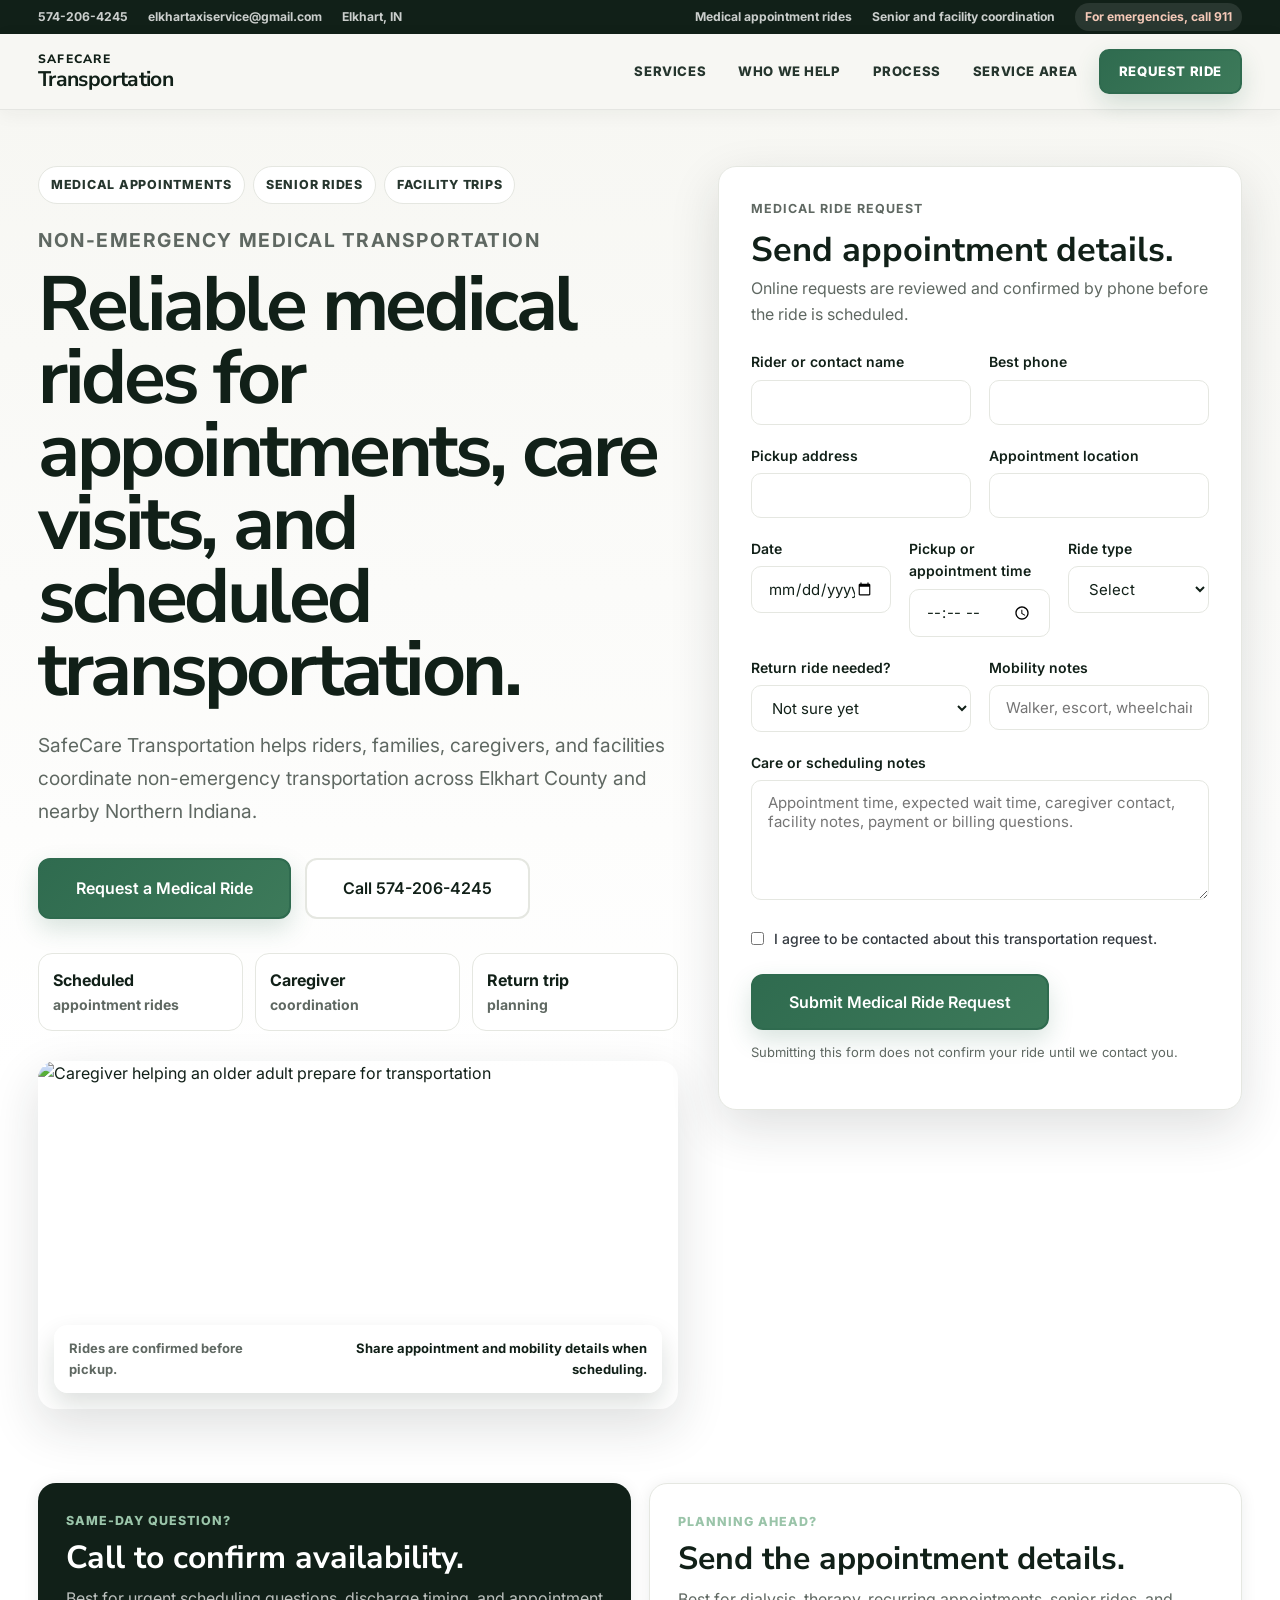
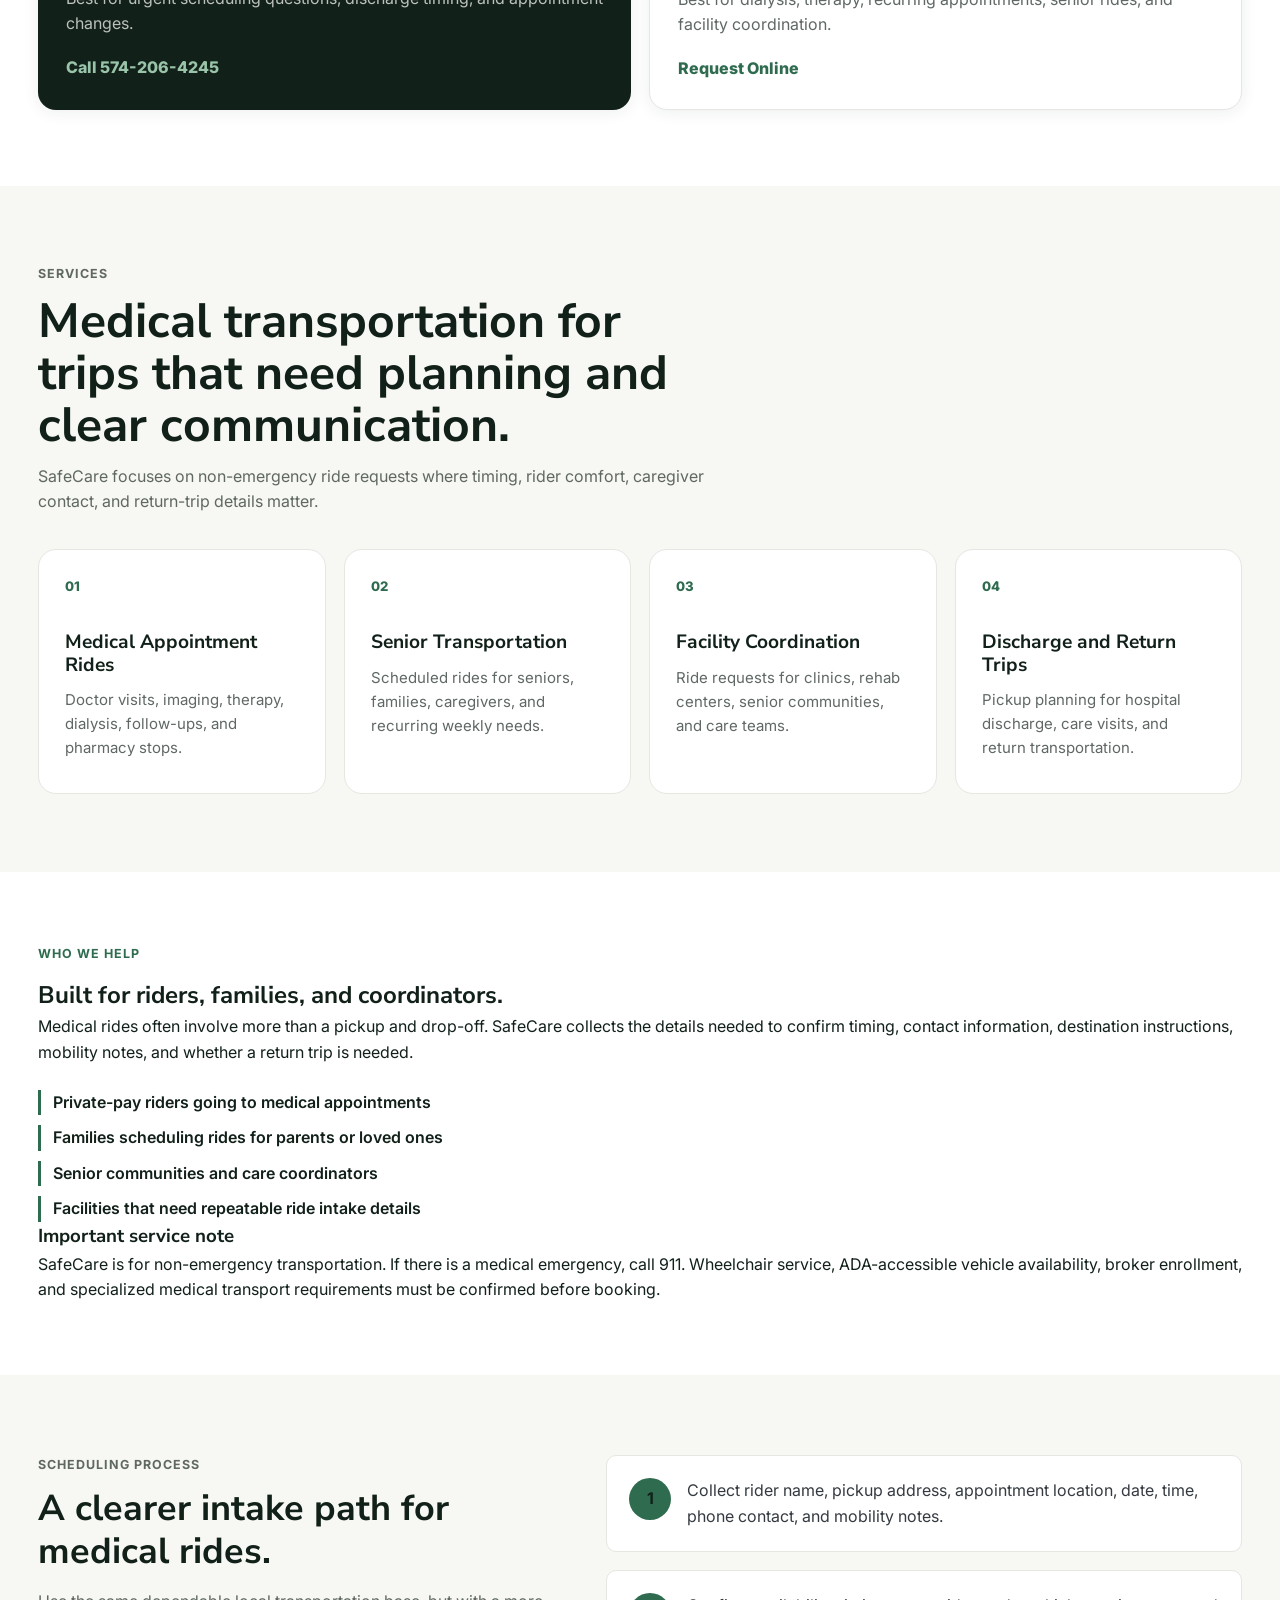
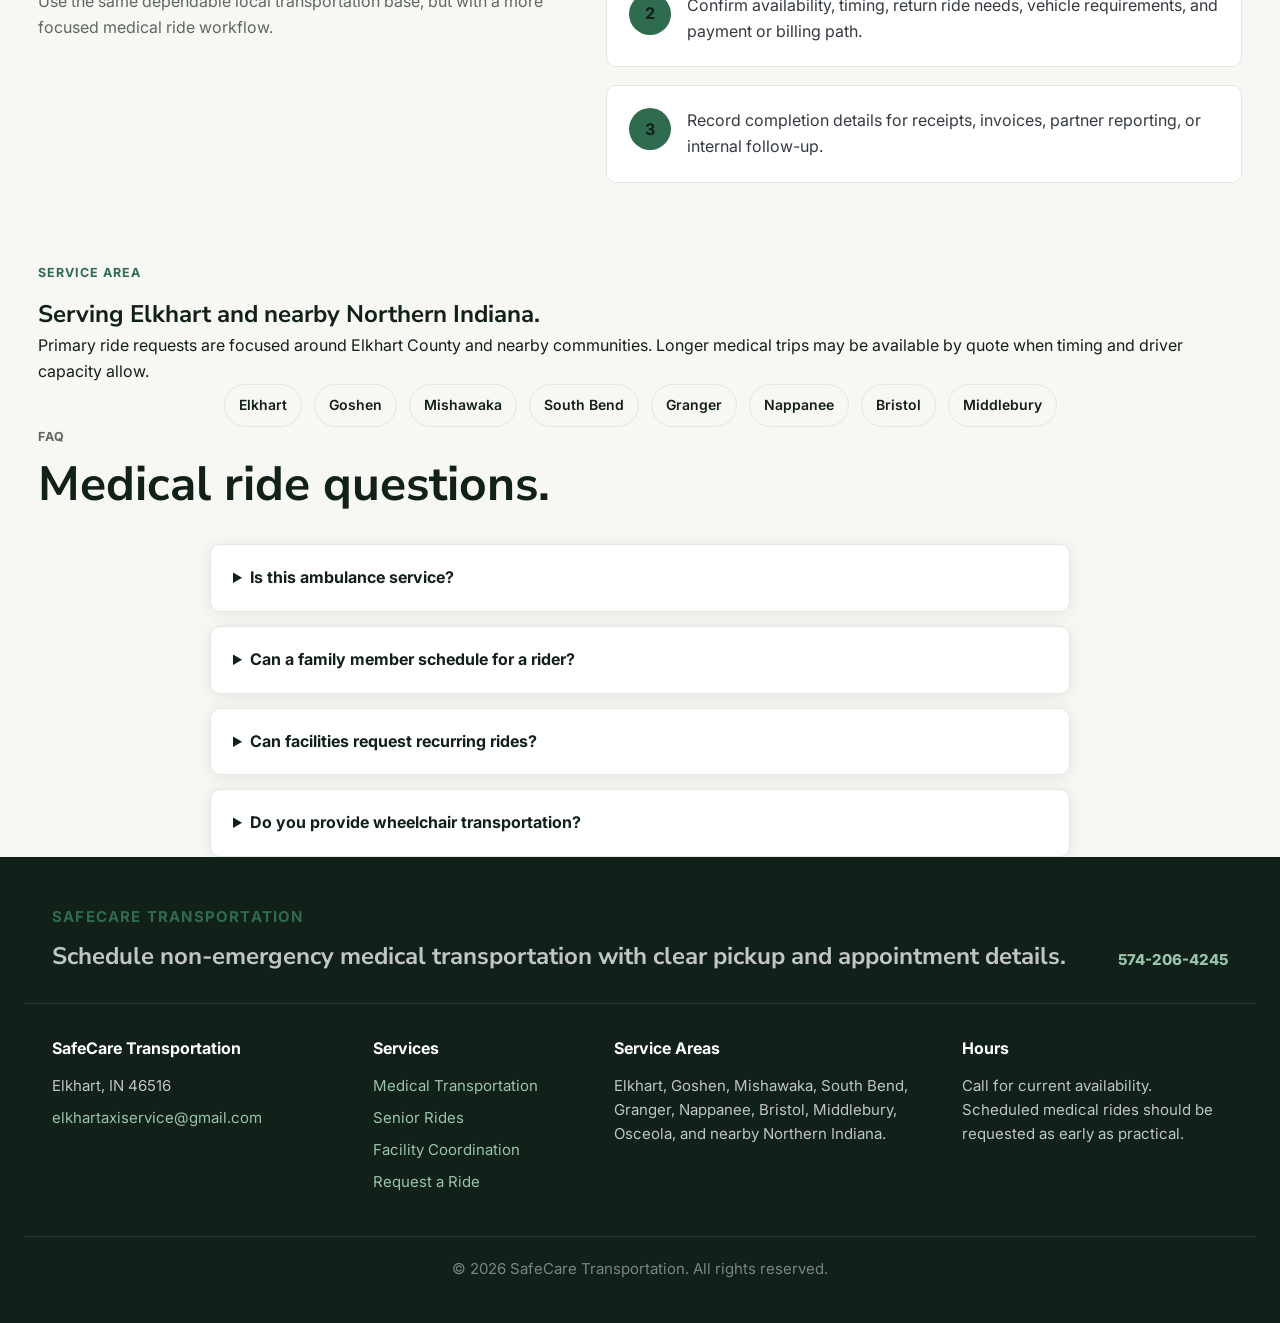
==== index.html @ 075b2439 "Initial SafeCare Transport site backup" ====
<!DOCTYPE html>
<html lang="en">
<head>
  <meta charset="UTF-8" />
  <meta name="viewport" content="width=device-width, initial-scale=1.0" />
  <title>SafeCare Transportation | Non-Emergency Medical Rides in Elkhart, IN</title>
  <meta name="description" content="SafeCare Transportation provides non-emergency medical transportation, senior appointment rides, dialysis trips, therapy rides, discharge pickups, and facility-coordinated transportation in Elkhart and nearby Northern Indiana." />
  <link rel="preconnect" href="https://fonts.googleapis.com">
  <link rel="preconnect" href="https://fonts.gstatic.com" crossorigin>
  <link href="https://fonts.googleapis.com/css2?family=Inter:wght@400;500;600;700;800&family=Nunito+Sans:wght@500;600;700;800&display=swap" rel="stylesheet">
  <link rel="stylesheet" href="src/css/main.css" />
  <link rel="stylesheet" href="src/css/components.css" />
  <script type="application/ld+json">
  {
    "@context": "https://schema.org",
    "@type": "LocalBusiness",
    "name": "SafeCare Transportation",
    "telephone": "+1-574-206-4245",
    "email": "elkhartaxiservice@gmail.com",
    "address": {
      "@type": "PostalAddress",
      "addressLocality": "Elkhart",
      "addressRegion": "IN",
      "postalCode": "46516",
      "addressCountry": "US"
    },
    "areaServed": ["Elkhart IN", "Goshen IN", "Mishawaka IN", "South Bend IN", "Granger IN", "Nappanee IN", "Bristol IN", "Middlebury IN"],
    "priceRange": "$$",
    "description": "Non-emergency medical transportation and scheduled appointment rides for families, seniors, facilities, and care coordinators in Elkhart County and nearby Northern Indiana."
  }
  </script>
</head>
<body>
  <header class="site-header">
    <div class="top-strip" aria-label="Contact and service notice">
      <div class="top-strip__inner container">
        <div class="top-strip__contact">
          <a href="tel:+15742064245">574-206-4245</a>
          <a href="mailto:elkhartaxiservice@gmail.com">elkhartaxiservice@gmail.com</a>
          <span>Elkhart, IN</span>
        </div>
        <div class="top-strip__trust">
          <span>Medical appointment rides</span>
          <span>Senior and facility coordination</span>
          <span class="top-strip__alert">For emergencies, call 911</span>
        </div>
      </div>
    </div>
    <div class="nav">
      <div class="nav__inner container">
        <a href="index.html" class="nav__logo">
          <span>SafeCare</span>
          <strong>Transportation</strong>
        </a>
        <nav class="nav__links">
          <a href="#services">Services</a>
          <a href="#who-we-help">Who We Help</a>
          <a href="#process">Process</a>
          <a href="#service-area">Service Area</a>
          <a href="src/pages/contact.html" class="btn btn--primary">Request Ride</a>
        </nav>
        <button class="nav__toggle" aria-label="Toggle menu">&#9776;</button>
      </div>
    </div>
  </header>

  <main>
    <section class="booking-hero" id="ride-request">
      <div class="container booking-hero__grid">
        <div class="booking-hero__content">
          <div class="hero-pills" aria-label="Medical ride types">
            <span>Medical Appointments</span>
            <span>Senior Rides</span>
            <span>Facility Trips</span>
          </div>
          <p class="eyebrow">Non-Emergency Medical Transportation</p>
          <h1>Reliable medical rides for appointments, care visits, and scheduled transportation.</h1>
          <p>SafeCare Transportation helps riders, families, caregivers, and facilities coordinate non-emergency transportation across Elkhart County and nearby Northern Indiana.</p>
          <div class="booking-hero__actions">
            <a href="src/pages/contact.html" class="btn btn--primary btn--lg">Request a Medical Ride</a>
            <a href="tel:+15742064245" class="btn btn--outline-dark btn--lg">Call 574-206-4245</a>
          </div>
          <div class="booking-hero__proof">
            <span><strong>Scheduled</strong> appointment rides</span>
            <span><strong>Caregiver</strong> coordination</span>
            <span><strong>Return trip</strong> planning</span>
          </div>
          <figure class="booking-hero__image">
            <img src="public/images/AdobeStock_657784456.jpeg" alt="Caregiver helping an older adult prepare for transportation" />
            <figcaption>
              <span>Rides are confirmed before pickup.</span>
              <strong>Share appointment and mobility details when scheduling.</strong>
            </figcaption>
          </figure>
        </div>

        <form class="booking-panel js-contact-form" action="#" method="post">
          <div class="booking-panel__header">
            <p class="eyebrow">Medical Ride Request</p>
            <h2>Send appointment details.</h2>
            <p>Online requests are reviewed and confirmed by phone before the ride is scheduled.</p>
          </div>
          <div class="form-grid">
            <div class="form-group">
              <label for="home-name">Rider or contact name</label>
              <input type="text" id="home-name" name="name" autocomplete="name" required />
            </div>
            <div class="form-group">
              <label for="home-phone">Best phone</label>
              <input type="tel" id="home-phone" name="phone" autocomplete="tel" required />
            </div>
          </div>
          <div class="form-grid">
            <div class="form-group">
              <label for="home-pickup">Pickup address</label>
              <input type="text" id="home-pickup" name="pickup" required />
            </div>
            <div class="form-group">
              <label for="home-dropoff">Appointment location</label>
              <input type="text" id="home-dropoff" name="dropoff" required />
            </div>
          </div>
          <div class="form-grid form-grid--three">
            <div class="form-group">
              <label for="home-date">Date</label>
              <input type="date" id="home-date" name="date" required />
            </div>
            <div class="form-group">
              <label for="home-time">Pickup or appointment time</label>
              <input type="time" id="home-time" name="time" required />
            </div>
            <div class="form-group">
              <label for="home-ride-type">Ride type</label>
              <select id="home-ride-type" name="ride-type" required>
                <option value="">Select</option>
                <option>Doctor Appointment</option>
                <option>Dialysis</option>
                <option>Therapy or Rehab</option>
                <option>Hospital Discharge</option>
                <option>Senior Transportation</option>
                <option>Facility Coordination</option>
                <option>Other Medical Ride</option>
              </select>
            </div>
          </div>
          <div class="form-grid">
            <div class="form-group">
              <label for="home-return">Return ride needed?</label>
              <select id="home-return" name="return-ride">
                <option>Not sure yet</option>
                <option>Yes</option>
                <option>No</option>
              </select>
            </div>
            <div class="form-group">
              <label for="home-mobility">Mobility notes</label>
              <input type="text" id="home-mobility" name="mobility" placeholder="Walker, escort, wheelchair questions, etc." />
            </div>
          </div>
          <div class="form-group">
            <label for="home-notes">Care or scheduling notes</label>
            <textarea id="home-notes" name="notes" placeholder="Appointment time, expected wait time, caregiver contact, facility notes, payment or billing questions."></textarea>
          </div>
          <label class="checkbox-line">
            <input type="checkbox" name="consent" required />
            <span>I agree to be contacted about this transportation request.</span>
          </label>
          <button type="submit" class="btn btn--primary btn--lg">Submit Medical Ride Request</button>
          <p class="booking-panel__note">Submitting this form does not confirm your ride until we contact you.</p>
          <p class="form-status" aria-live="polite"></p>
        </form>
      </div>
    </section>

    <section class="quick-paths" aria-label="Ways to schedule medical rides">
      <div class="container quick-paths__grid">
        <article>
          <span>Same-day question?</span>
          <h2>Call to confirm availability.</h2>
          <p>Best for urgent scheduling questions, discharge timing, and appointment changes.</p>
          <a href="tel:+15742064245">Call 574-206-4245</a>
        </article>
        <article>
          <span>Planning ahead?</span>
          <h2>Send the appointment details.</h2>
          <p>Best for dialysis, therapy, recurring appointments, senior rides, and facility coordination.</p>
          <a href="src/pages/contact.html">Request Online</a>
        </article>
      </div>
    </section>

    <section class="home-services" id="services">
      <div class="container">
        <div class="section-heading">
          <p class="eyebrow">Services</p>
          <h2>Medical transportation for trips that need planning and clear communication.</h2>
          <p>SafeCare focuses on non-emergency ride requests where timing, rider comfort, caregiver contact, and return-trip details matter.</p>
        </div>
        <div class="service-tiles">
          <a href="src/pages/nemt.html" class="service-tile">
            <span>01</span>
            <h3>Medical Appointment Rides</h3>
            <p>Doctor visits, imaging, therapy, dialysis, follow-ups, and pharmacy stops.</p>
          </a>
          <a href="src/pages/senior.html" class="service-tile">
            <span>02</span>
            <h3>Senior Transportation</h3>
            <p>Scheduled rides for seniors, families, caregivers, and recurring weekly needs.</p>
          </a>
          <a href="src/pages/facilities.html" class="service-tile">
            <span>03</span>
            <h3>Facility Coordination</h3>
            <p>Ride requests for clinics, rehab centers, senior communities, and care teams.</p>
          </a>
          <a href="src/pages/contact.html" class="service-tile">
            <span>04</span>
            <h3>Discharge and Return Trips</h3>
            <p>Pickup planning for hospital discharge, care visits, and return transportation.</p>
          </a>
        </div>
      </div>
    </section>

    <section class="trust-section" id="who-we-help">
      <div class="container trust-section__grid">
        <div>
          <p class="eyebrow">Who We Help</p>
          <h2>Built for riders, families, and coordinators.</h2>
          <p>Medical rides often involve more than a pickup and drop-off. SafeCare collects the details needed to confirm timing, contact information, destination instructions, mobility notes, and whether a return trip is needed.</p>
          <ul class="check-list">
            <li>Private-pay riders going to medical appointments</li>
            <li>Families scheduling rides for parents or loved ones</li>
            <li>Senior communities and care coordinators</li>
            <li>Facilities that need repeatable ride intake details</li>
          </ul>
        </div>
        <div class="trust-card">
          <h3>Important service note</h3>
          <p>SafeCare is for non-emergency transportation. If there is a medical emergency, call 911. Wheelchair service, ADA-accessible vehicle availability, broker enrollment, and specialized medical transport requirements must be confirmed before booking.</p>
        </div>
      </div>
    </section>

    <section class="page-section page-section--muted" id="process">
      <div class="container split-section">
        <div>
          <p class="eyebrow">Scheduling Process</p>
          <h2>A clearer intake path for medical rides.</h2>
          <p>Use the same dependable local transportation base, but with a more focused medical ride workflow.</p>
        </div>
        <div class="step-list">
          <div class="step">
            <span>1</span>
            <p>Collect rider name, pickup address, appointment location, date, time, phone contact, and mobility notes.</p>
          </div>
          <div class="step">
            <span>2</span>
            <p>Confirm availability, timing, return ride needs, vehicle requirements, and payment or billing path.</p>
          </div>
          <div class="step">
            <span>3</span>
            <p>Record completion details for receipts, invoices, partner reporting, or internal follow-up.</p>
          </div>
        </div>
      </div>
    </section>

    <section class="service-area-home" id="service-area">
      <div class="container service-area-home__grid">
        <div>
          <p class="eyebrow">Service Area</p>
          <h2>Serving Elkhart and nearby Northern Indiana.</h2>
          <p>Primary ride requests are focused around Elkhart County and nearby communities. Longer medical trips may be available by quote when timing and driver capacity allow.</p>
        </div>
        <div class="area-tags">
          <span>Elkhart</span>
          <span>Goshen</span>
          <span>Mishawaka</span>
          <span>South Bend</span>
          <span>Granger</span>
          <span>Nappanee</span>
          <span>Bristol</span>
          <span>Middlebury</span>
        </div>
      </div>
    </section>

    <section class="faq-section" id="faq">
      <div class="container">
        <div class="section-heading">
          <p class="eyebrow">FAQ</p>
          <h2>Medical ride questions.</h2>
        </div>
        <div class="faq-list">
          <details>
            <summary>Is this ambulance service?</summary>
            <p>No. SafeCare is for non-emergency medical transportation. For emergencies, call 911.</p>
          </details>
          <details>
            <summary>Can a family member schedule for a rider?</summary>
            <p>Yes. Families and caregivers can request rides and provide appointment, pickup, return ride, and contact details.</p>
          </details>
          <details>
            <summary>Can facilities request recurring rides?</summary>
            <p>Yes. Clinics, rehab centers, senior communities, and care coordinators can discuss recurring transportation needs and documentation expectations.</p>
          </details>
          <details>
            <summary>Do you provide wheelchair transportation?</summary>
            <p>Wheelchair service and ADA-accessible vehicle availability must be confirmed before booking and should not be assumed from a general request.</p>
          </details>
        </div>
      </div>
    </section>
  </main>

  <a href="tel:+15742064245" class="sticky-call">Call 574-206-4245</a>

  <footer class="footer footer--extended">
    <div class="container footer__top">
      <div>
        <p class="eyebrow">SafeCare Transportation</p>
        <h2>Schedule non-emergency medical transportation with clear pickup and appointment details.</h2>
      </div>
      <a href="tel:+15742064245" class="footer__phone">574-206-4245</a>
    </div>
    <div class="container footer__grid">
      <div>
        <strong>SafeCare Transportation</strong>
        <p>Elkhart, IN 46516</p>
        <p><a href="mailto:elkhartaxiservice@gmail.com">elkhartaxiservice@gmail.com</a></p>
      </div>
      <div>
        <strong>Services</strong>
        <a href="src/pages/nemt.html">Medical Transportation</a>
        <a href="src/pages/senior.html">Senior Rides</a>
        <a href="src/pages/facilities.html">Facility Coordination</a>
        <a href="src/pages/contact.html">Request a Ride</a>
      </div>
      <div>
        <strong>Service Areas</strong>
        <p>Elkhart, Goshen, Mishawaka, South Bend, Granger, Nappanee, Bristol, Middlebury, Osceola, and nearby Northern Indiana.</p>
      </div>
      <div>
        <strong>Hours</strong>
        <p>Call for current availability. Scheduled medical rides should be requested as early as practical.</p>
      </div>
    </div>
    <p class="footer__copy">&copy; 2026 SafeCare Transportation. All rights reserved.</p>
  </footer>

  <script src="src/js/main.js"></script>
  <script src="src/js/booking.js"></script>
</body>
</html>
---- src/css/main.css ----
/* =============================================
   SAFECARE TRANSPORTATION — main.css
   Global styles, variables, typography
   ============================================= */

@import url('https://fonts.googleapis.com/css2?family=Inter:wght@400;500;600;700;800&family=Nunito+Sans:wght@500;600;700;800&display=swap');

/* --- Variables --- */
:root {
  --navy:    #112018;
  --navy-mid: #26362E;
  --white:   #FFFFFF;
  --gold:    #2F6B4F;
  --gold-light: #3D7A5A;
  --cream: #F7F7F3;
  --gray-50: #F7F7F3;
  --gray-200:#E5E7E1;
  --gray-500:#5F6862;
  --gray-800:#343A40;

  --font: 'Inter', sans-serif;
  --heading-font: 'Nunito Sans', sans-serif;
  --radius: 10px;
  --shadow: 0 2px 16px rgba(31,37,34,0.08);
  --shadow-lg: 0 18px 50px rgba(31,37,34,0.14);

  --container: 1260px;
  --nav-h: 76px;
}

/* --- Reset --- */
*, *::before, *::after { box-sizing: border-box; margin: 0; padding: 0; }
html { scroll-behavior: smooth; }
body {
  font-family: var(--font);
  color: var(--navy);
  background: var(--cream);
  line-height: 1.6;
  font-size: 16px;
}
h1, h2, h3, h4,
.nav__logo,
.btn {
  font-family: var(--heading-font);
}
img { max-width: 100%; display: block; }
a { color: inherit; text-decoration: none; }

/* --- Container --- */
.container {
  max-width: var(--container);
  margin: 0 auto;
  padding: 0 28px;
}

/* --- Buttons --- */
.btn {
  display: inline-flex;
  align-items: center;
  justify-content: center;
  padding: 12px 28px;
  border-radius: 12px;
  font-family: var(--font);
  font-weight: 600;
  font-size: 15px;
  cursor: pointer;
  border: 2px solid transparent;
  transition: all 0.2s ease;
  text-align: center;
}
.btn--primary {
  background: linear-gradient(135deg, var(--gold) 0%, var(--gold-light) 100%);
  color: var(--white);
  border-color: var(--gold);
  box-shadow: 0 10px 24px rgba(47,107,79,0.18);
}
.btn--primary:hover {
  background: var(--gold-light);
  border-color: var(--gold-light);
}
.btn--outline {
  background: transparent;
  color: var(--white);
  border-color: var(--white);
}
.btn--outline:hover {
  background: var(--white);
  color: var(--navy);
}
.btn--outline-dark {
  background: var(--white);
  color: var(--navy);
  border-color: var(--gray-200);
}
.btn--outline-dark:hover {
  background: var(--navy);
  color: var(--white);
}
.btn--lg { padding: 16px 36px; font-size: 16px; }

/* --- Section Title --- */
.section-title {
  font-size: clamp(1.5rem, 3vw, 2rem);
  font-weight: 700;
  color: var(--navy);
  margin-bottom: 40px;
  text-align: center;
}
.eyebrow--center { text-align: center; }

/* --- Home Banner --- */
.image-banner {
  background: var(--navy);
  border-bottom: 1px solid rgba(13,27,42,0.12);
  height: clamp(88px, 13vw, 150px);
  overflow: hidden;
  width: 100%;
}
.image-banner img {
  height: 100%;
  object-fit: cover;
  object-position: center;
  width: 100%;
}

/* --- Hero --- */
.hero {
  background: var(--navy);
  color: var(--white);
  padding: 100px 0 80px;
  text-align: center;
}
.hero--home {
  background:
    linear-gradient(135deg, rgba(13, 27, 42, 0.96), rgba(26, 46, 66, 0.92)),
    radial-gradient(circle at 80% 10%, rgba(201, 168, 76, 0.18), transparent 28%);
  padding: 96px 0 88px;
  text-align: left;
}
.hero__grid {
  align-items: center;
  display: grid;
  gap: 48px;
  grid-template-columns: minmax(0, 1.05fr) minmax(320px, 0.75fr);
}
.hero__content .eyebrow { color: var(--gold-light); }
.hero__content .hero__sub { margin-left: 0; }
.hero__proof {
  display: flex;
  flex-wrap: wrap;
  gap: 10px;
  margin-top: 28px;
}
.hero__proof span {
  border: 1px solid rgba(255,255,255,0.22);
  border-radius: var(--radius);
  color: rgba(255,255,255,0.82);
  font-size: 14px;
  font-weight: 600;
  padding: 8px 12px;
}
.hero-card {
  background: rgba(255,255,255,0.96);
  border: 1px solid rgba(255,255,255,0.2);
  border-radius: var(--radius);
  box-shadow: var(--shadow-lg);
  color: var(--navy);
  padding: 32px;
}
.hero-card h2 {
  font-size: 1.6rem;
  line-height: 1.2;
  margin-bottom: 12px;
}
.hero-card p,
.hero-card li {
  color: var(--gray-800);
}
.hero-card ul {
  display: grid;
  gap: 10px;
  list-style: none;
  margin-top: 22px;
}
.hero-card li {
  border-left: 3px solid var(--gold);
  font-weight: 600;
  padding-left: 12px;
}
.hero-card__route {
  display: grid;
  gap: 10px;
  margin-bottom: 24px;
}
.hero-card__route span {
  background: var(--gray-50);
  border: 1px solid var(--gray-200);
  border-radius: var(--radius);
  font-weight: 700;
  padding: 11px 14px;
  position: relative;
}
.hero-card__route span + span::before {
  background: var(--gold);
  content: "";
  height: 10px;
  left: 24px;
  position: absolute;
  top: -11px;
  width: 3px;
}
.hero__headline {
  font-size: clamp(2rem, 5vw, 3.2rem);
  font-weight: 700;
  line-height: 1.15;
  margin-bottom: 20px;
  color: var(--white);
}
.hero__sub {
  font-size: clamp(1rem, 2vw, 1.2rem);
  color: rgba(255,255,255,0.80);
  max-width: 620px;
  margin: 0 auto 36px;
}
.hero__ctas {
  display: flex;
  gap: 16px;
  justify-content: center;
  flex-wrap: wrap;
}

/* --- Interior Pages --- */
.page-hero {
  background: var(--navy);
  color: var(--white);
  padding: 88px 0 72px;
}
.page-hero__inner {
  max-width: 860px;
  text-align: center;
}
.page-hero h1 {
  color: var(--white);
  font-size: clamp(2rem, 5vw, 3rem);
  line-height: 1.15;
  margin-bottom: 20px;
}
.page-hero p {
  color: rgba(255,255,255,0.80);
  font-size: 1.08rem;
  max-width: 720px;
  margin: 0 auto;
}
.page-hero__actions {
  display: flex;
  gap: 16px;
  justify-content: center;
  flex-wrap: wrap;
  margin-top: 32px;
}
.eyebrow {
  color: var(--gold);
  font-size: 0.78rem;
  font-weight: 700;
  letter-spacing: 0.08em;
  margin-bottom: 12px;
  text-transform: uppercase;
}
.page-section {
  padding: 80px 0;
}
.quick-request {
  background: var(--gray-50);
  padding: 72px 0;
}
.quick-request__grid {
  align-items: start;
  display: grid;
  gap: 40px;
  grid-template-columns: minmax(250px, 0.7fr) minmax(0, 1.3fr);
}
.quick-request h2 {
  font-size: clamp(1.7rem, 3vw, 2.35rem);
  line-height: 1.18;
  margin-bottom: 16px;
}
.quick-request p {
  color: var(--gray-500);
}
.page-section--muted {
  background: var(--gray-50);
}
.split-section {
  display: grid;
  grid-template-columns: minmax(0, 0.9fr) minmax(0, 1.1fr);
  gap: 48px;
  align-items: start;
}
.split-section h2,
.contact-panel h2 {
  font-size: clamp(1.7rem, 3vw, 2.25rem);
  line-height: 1.2;
  margin-bottom: 16px;
}
.split-section p,
.contact-panel p {
  color: var(--gray-500);
}
.info-grid,
.service-grid {
  display: grid;
  grid-template-columns: repeat(auto-fit, minmax(250px, 1fr));
  gap: 24px;
}
.info-grid--two {
  grid-template-columns: repeat(2, minmax(0, 1fr));
}
.info-card,
.service-card,
.service-area-panel,
.contact-panel,
.form-card {
  background: var(--white);
  border: 1px solid var(--gray-200);
  border-radius: var(--radius);
  box-shadow: var(--shadow);
}
.info-card {
  padding: 28px;
}
.info-card h3,
.service-card h3 {
  margin-bottom: 10px;
}
.info-card p,
.service-card p {
  color: var(--gray-500);
  font-size: 15px;
}
.service-grid {
  grid-template-columns: repeat(auto-fit, minmax(260px, 1fr));
}
.service-card {
  padding: 30px 26px;
}
.service-card__label {
  color: var(--gold);
  font-size: 0.78rem;
  font-weight: 700;
  letter-spacing: 0.06em;
  margin-bottom: 10px;
  text-transform: uppercase;
}
.service-card .card__link {
  display: inline-block;
  margin-top: 16px;
}
.service-area-panel {
  padding: 32px;
  text-align: center;
}
.service-area-panel p {
  color: var(--gray-500);
  max-width: 760px;
  margin: 0 auto 24px;
}
.area-tags {
  display: flex;
  gap: 12px;
  flex-wrap: wrap;
  justify-content: center;
}
.area-tags span {
  border: 1px solid var(--gray-200);
  border-radius: 999px;
  color: var(--navy);
  font-size: 14px;
  font-weight: 600;
  padding: 9px 14px;
}
.route-section {
  background: var(--navy);
  color: var(--white);
  padding: 80px 0;
}
.route-section h2,
.route-section .eyebrow {
  color: var(--white);
}
.route-section p {
  color: rgba(255,255,255,0.78);
}
.route-section .btn { margin-top: 24px; }
.route-list {
  display: grid;
  gap: 16px;
}
.route-list article {
  align-items: start;
  background: rgba(255,255,255,0.08);
  border: 1px solid rgba(255,255,255,0.14);
  border-radius: var(--radius);
  display: grid;
  gap: 16px;
  grid-template-columns: 64px 1fr;
  padding: 22px;
}
.route-list span {
  align-items: center;
  background: var(--gold);
  border-radius: var(--radius);
  color: var(--navy);
  display: flex;
  font-weight: 800;
  height: 48px;
  justify-content: center;
}
.route-list h3 {
  color: var(--white);
  font-size: 1.05rem;
  margin-bottom: 6px;
}
.route-list p {
  font-size: 15px;
}
.contact-layout {
  display: grid;
  grid-template-columns: minmax(260px, 0.8fr) minmax(0, 1.2fr);
  gap: 36px;
  align-items: start;
}
.contact-panel,
.form-card {
  padding: 32px;
}
.form-intro {
  color: var(--gray-500);
  margin-bottom: 24px;
}
.form-grid {
  display: grid;
  grid-template-columns: repeat(2, minmax(0, 1fr));
  gap: 18px;
}
.detail-list {
  display: grid;
  gap: 18px;
  margin-top: 28px;
}
.detail-list dt {
  color: var(--gray-500);
  font-size: 13px;
  font-weight: 700;
  letter-spacing: 0.06em;
  text-transform: uppercase;
}
.detail-list dd {
  color: var(--navy);
  font-weight: 600;
}
.detail-list a {
  color: var(--gold);
}
.notice {
  background: var(--gray-50);
  border-left: 4px solid var(--gold);
  border-radius: var(--radius);
  color: var(--gray-800);
  font-size: 14px;
  margin-top: 28px;
  padding: 16px;
}
.compliance-note {
  color: var(--gray-500);
  font-size: 14px;
  margin: 28px auto 0;
  max-width: 720px;
  text-align: center;
}
.check-list {
  display: grid;
  gap: 10px;
  list-style: none;
  margin-top: 24px;
}
.check-list li {
  border-left: 3px solid var(--gold);
  color: var(--navy);
  font-weight: 600;
  padding-left: 12px;
}
.checkbox-line {
  display: flex;
  gap: 10px;
  align-items: flex-start;
  color: var(--gray-800);
  font-size: 14px;
  font-weight: 500;
  margin: 8px 0 24px;
}
.checkbox-line input {
  margin-top: 4px;
}
.form-status {
  color: var(--gray-500);
  font-size: 14px;
  margin-top: 14px;
}
.step-list {
  display: grid;
  gap: 18px;
}
.step {
  display: grid;
  grid-template-columns: 42px 1fr;
  gap: 16px;
  align-items: start;
  background: var(--white);
  border: 1px solid var(--gray-200);
  border-radius: var(--radius);
  padding: 22px;
}
.step span {
  align-items: center;
  background: var(--gold);
  border-radius: 50%;
  color: var(--navy);
  display: flex;
  font-weight: 700;
  height: 42px;
  justify-content: center;
  width: 42px;
}
.step p {
  color: var(--gray-800);
}
.cta-band {
  background: var(--navy);
  color: var(--white);
  padding: 56px 0;
}
.cta-band__inner {
  display: flex;
  gap: 28px;
  justify-content: space-between;
  align-items: center;
}
.cta-band h2 {
  color: var(--white);
  font-size: clamp(1.5rem, 3vw, 2rem);
}
.cta-band__actions {
  display: flex;
  gap: 14px;
  flex-wrap: wrap;
}
.sticky-call {
  display: none;
}
.mobile-action-bar {
  display: none;
}

.booking-hero {
  background:
    linear-gradient(180deg, var(--cream) 0%, #fff 70%);
  padding: 56px 0 74px;
}
.booking-hero__grid {
  align-items: start;
  display: grid;
  gap: 40px;
  grid-template-columns: minmax(0, 1fr) minmax(380px, 0.82fr);
}
.hero-pills {
  display: flex;
  flex-wrap: wrap;
  gap: 8px;
  margin-bottom: 20px;
}
.hero-pills span {
  background: var(--white);
  border: 1px solid var(--gray-200);
  border-radius: 999px;
  color: var(--navy-mid);
  font-size: 0.78rem;
  font-weight: 800;
  letter-spacing: 0.06em;
  padding: 8px 12px;
  text-transform: uppercase;
}
.booking-hero__content h1 {
  color: var(--navy);
  font-size: clamp(2.7rem, 6vw, 5.5rem);
  letter-spacing: -0.045em;
  line-height: 0.95;
  margin-bottom: 22px;
  max-width: 760px;
}
.booking-hero__content > p {
  color: var(--gray-500);
  font-size: clamp(1rem, 1.6vw, 1.2rem);
  line-height: 1.72;
  max-width: 640px;
}
.booking-hero__actions {
  display: flex;
  flex-wrap: wrap;
  gap: 14px;
  margin-top: 30px;
}
.booking-hero__proof {
  display: grid;
  gap: 12px;
  grid-template-columns: repeat(3, minmax(0, 1fr));
  margin: 34px 0 30px;
}
.booking-hero__proof span {
  background: var(--white);
  border: 1px solid var(--gray-200);
  border-radius: 14px;
  color: var(--gray-500);
  font-size: 14px;
  font-weight: 700;
  padding: 14px;
}
.booking-hero__proof strong {
  color: var(--navy);
  display: block;
  font-size: 1rem;
}
.booking-hero__image {
  aspect-ratio: 16 / 8.7;
  border-radius: 18px;
  box-shadow: var(--shadow-lg);
  overflow: hidden;
  position: relative;
}
.booking-hero__image img,
.local-info figure img {
  height: 100%;
  object-fit: cover;
  width: 100%;
}
.booking-hero__image figcaption {
  align-items: center;
  background: rgba(255,255,255,0.94);
  border: 1px solid rgba(255,255,255,0.7);
  border-radius: 14px;
  bottom: 16px;
  box-shadow: 0 12px 26px rgba(17,32,24,0.14);
  display: flex;
  gap: 12px;
  justify-content: space-between;
  left: 16px;
  padding: 12px 14px;
  position: absolute;
  right: 16px;
}
.booking-hero__image figcaption span {
  color: var(--gray-500);
  font-size: 13px;
  font-weight: 700;
}
.booking-hero__image figcaption strong {
  color: var(--navy);
  font-size: 13px;
  text-align: right;
}
.booking-panel {
  background: var(--white);
  border: 1px solid var(--gray-200);
  border-radius: 18px;
  box-shadow: var(--shadow-lg);
  padding: 32px;
  position: sticky;
  top: 118px;
}
.booking-panel__header {
  margin-bottom: 24px;
}
.booking-panel__header h2 {
  font-size: clamp(1.55rem, 3vw, 2.15rem);
  line-height: 1.08;
  margin-bottom: 8px;
}
.booking-panel__header p {
  color: var(--gray-500);
}
.booking-panel__note {
  color: var(--gray-500);
  font-size: 13px;
  margin-top: 12px;
}
.booking-panel textarea {
  min-height: 92px;
}
.form-grid--three {
  grid-template-columns: repeat(3, minmax(0, 1fr));
}
.quick-paths {
  background: var(--white);
  padding: 0 0 76px;
}
.quick-paths__grid {
  display: grid;
  gap: 18px;
  grid-template-columns: repeat(2, minmax(0, 1fr));
}
.quick-paths article {
  background: var(--navy);
  border-radius: 18px;
  box-shadow: var(--shadow);
  color: var(--white);
  padding: 28px;
}
.quick-paths article + article {
  background: var(--white);
  border: 1px solid var(--gray-200);
  color: var(--navy);
}
.quick-paths span {
  color: #9AC4A9;
  display: block;
  font-size: 0.78rem;
  font-weight: 800;
  letter-spacing: 0.08em;
  margin-bottom: 10px;
  text-transform: uppercase;
}
.quick-paths h2 {
  font-size: clamp(1.35rem, 3vw, 2rem);
  line-height: 1.08;
  margin-bottom: 10px;
}
.quick-paths p {
  color: rgba(255,255,255,0.72);
  margin-bottom: 18px;
}
.quick-paths article + article p {
  color: var(--gray-500);
}
.quick-paths a {
  color: #9AC4A9;
  font-weight: 800;
}
.quick-paths article + article a {
  color: var(--gold);
}
.home-services {
  background: var(--cream);
  padding: 78px 0;
}
.section-heading {
  max-width: 690px;
  margin-bottom: 34px;
}
.section-heading--center {
  margin-left: auto;
  margin-right: auto;
  text-align: center;
}
.section-heading h2 {
  font-size: clamp(1.8rem, 4vw, 3rem);
  line-height: 1.08;
  margin-bottom: 12px;
}
.section-heading p {
  color: var(--gray-500);
}
.service-tiles {
  display: grid;
  gap: 18px;
  grid-template-columns: repeat(4, minmax(0, 1fr));
}
.service-tile {
  background: var(--white);
  border: 1px solid var(--gray-200);
  border-radius: 18px;
  display: block;
  min-height: 245px;
  padding: 26px;
  transition: border-color 0.2s ease, transform 0.2s ease;
}
.service-tile:hover {
  border-color: var(--gold);
  transform: translateY(-3px);
}
.service-tile span {
  color: var(--gold);
  display: block;
  font-size: 0.82rem;
  font-weight: 800;
  margin-bottom: 34px;
}
.service-tile h3 {
  font-size: 1.2rem;
  line-height: 1.18;
  margin-bottom: 12px;
}
.service-tile p {
  color: var(--gray-500);
  font-size: 15px;
}
.local-info {
  padding: 78px 0;
}
.service-area-section {
  background: var(--cream);
  padding: 78px 0;
}
.area-columns {
  display: grid;
  gap: 18px;
  grid-template-columns: repeat(3, minmax(0, 1fr));
}
.area-columns article,
.rate-cards article,
.trust-points div {
  background: var(--white);
  border: 1px solid var(--gray-200);
  border-radius: 18px;
  box-shadow: var(--shadow);
}
.area-columns article {
  padding: 28px;
}
.area-columns h3,
.rate-cards h3 {
  margin-bottom: 10px;
}
.area-columns p,
.rate-cards p {
  color: var(--gray-500);
}
.airport-feature {
  background: var(--white);
  padding: 78px 0;
}
.airport-feature__grid {
  align-items: center;
  display: grid;
  gap: 48px;
  grid-template-columns: minmax(0, 1fr) minmax(300px, 0.85fr);
}
.airport-feature h2,
.rates-section h2 {
  font-size: clamp(1.8rem, 4vw, 3rem);
  line-height: 1.08;
  margin-bottom: 14px;
}
.airport-feature p,
.rates-section p {
  color: var(--gray-500);
}
.airport-feature figure {
  aspect-ratio: 4 / 3;
  border-radius: 18px;
  overflow: hidden;
}
.airport-feature figure img {
  height: 100%;
  object-fit: cover;
  width: 100%;
}
.feature-list {
  display: grid;
  gap: 10px;
  margin: 24px 0;
}
.feature-list span {
  border-left: 4px solid var(--gold);
  color: var(--navy);
  font-weight: 700;
  padding-left: 12px;
}
.rates-section {
  background: var(--navy);
  color: var(--white);
  padding: 72px 0;
}
.rates-section .eyebrow,
.rates-section h2 {
  color: var(--white);
}
.rates-section p {
  color: rgba(255,255,255,0.72);
}
.rates-section__grid {
  display: grid;
  gap: 44px;
  grid-template-columns: minmax(260px, 0.8fr) minmax(0, 1.2fr);
}
.rate-cards {
  display: grid;
  gap: 16px;
}
.rate-cards article {
  padding: 22px;
}
.trust-section {
  background: var(--white);
  padding: 72px 0;
}
.trust-points {
  display: grid;
  gap: 16px;
  grid-template-columns: repeat(3, minmax(0, 1fr));
}
.trust-points div {
  border-left: 5px solid var(--gold);
  font-weight: 800;
  padding: 20px;
}
.local-info__grid {
  align-items: center;
  display: grid;
  gap: 48px;
  grid-template-columns: minmax(300px, 0.9fr) minmax(0, 1.1fr);
}
.local-info figure {
  aspect-ratio: 4 / 3;
  border-radius: 18px;
  overflow: hidden;
}
.local-info h2 {
  font-size: clamp(1.8rem, 4vw, 3rem);
  line-height: 1.08;
  margin-bottom: 24px;
}
.mini-steps {
  display: grid;
  gap: 16px;
}
.mini-steps article {
  border-top: 1px solid var(--gray-200);
  display: grid;
  gap: 16px;
  grid-template-columns: 160px 1fr;
  padding-top: 18px;
}
.mini-steps span {
  color: var(--navy);
  font-weight: 800;
}
.mini-steps p {
  color: var(--gray-500);
}
.service-area-band {
  background:
    linear-gradient(90deg, rgba(13, 27, 42, 0.88), rgba(13, 27, 42, 0.72)),
    url("../../public/images/AdobeStock_68717449.jpeg") center / cover;
  color: var(--white);
  padding: 72px 0;
}
.service-area-band__inner {
  align-items: center;
  display: flex;
  gap: 32px;
  justify-content: space-between;
}
.service-area-band h2 {
  color: var(--white);
  font-size: clamp(1.7rem, 4vw, 2.8rem);
  line-height: 1.1;
  margin-bottom: 12px;
}
.service-area-band .eyebrow {
  color: var(--gold-light);
}
.service-area-band p {
  color: rgba(255,255,255,0.82);
  max-width: 700px;
}
.faq-list--compact {
  max-width: 760px;
}

/* --- Services Section --- */
.services {
  padding: 80px 24px;
}

/* --- Cards --- */
.cards {
  display: grid;
  grid-template-columns: repeat(auto-fit, minmax(280px, 1fr));
  gap: 28px;
}
.cards--compact {
  grid-template-columns: repeat(auto-fit, minmax(240px, 1fr));
}
.card__kicker {
  color: var(--gold);
  font-size: 0.78rem;
  font-weight: 800;
  letter-spacing: 0.06em;
  margin-bottom: 10px;
  text-transform: uppercase;
}
.testimonial-card {
  background: var(--white);
  border: 1px solid var(--gray-200);
  border-radius: var(--radius);
  box-shadow: var(--shadow);
  padding: 28px;
}
.testimonial-card p {
  color: var(--gray-800);
  margin-bottom: 18px;
}
.testimonial-card strong {
  color: var(--navy);
}
.faq-list {
  display: grid;
  gap: 14px;
  margin: 0 auto;
  max-width: 860px;
}
.faq-list details {
  background: var(--white);
  border: 1px solid var(--gray-200);
  border-radius: var(--radius);
  box-shadow: var(--shadow);
  padding: 20px 22px;
}
.faq-list summary {
  cursor: pointer;
  font-weight: 700;
}
.faq-list p {
  color: var(--gray-500);
  margin-top: 12px;
}

/* --- Trust Section --- */
.trust {
  background: var(--gray-50);
  padding: 80px 24px;
}
.trust__grid {
  display: grid;
  grid-template-columns: repeat(auto-fit, minmax(240px, 1fr));
  gap: 20px;
  max-width: var(--container);
  margin: 0 auto;
}
.trust__item {
  background: var(--white);
  border: 1px solid var(--gray-200);
  border-left: 4px solid var(--gold);
  padding: 18px 20px;
  border-radius: var(--radius);
  font-weight: 600;
  color: var(--navy);
  font-size: 15px;
}

/* --- Responsive --- */
@media (max-width: 640px) {
  .hero { padding: 80px 0 60px; }
  .hero--home { text-align: left; }
  .hero__grid,
  .quick-request__grid,
  .info-grid--two,
  .quick-paths__grid,
  .booking-hero__grid,
  .local-info__grid,
  .area-columns,
  .airport-feature__grid,
  .rates-section__grid,
  .trust-points,
  .form-grid--three {
    grid-template-columns: 1fr;
  }
  .booking-hero {
    padding: 42px 0 54px;
  }
  .booking-hero__actions .btn {
    flex: 1 0 100%;
    max-width: 100%;
    width: 100%;
  }
  .booking-hero__proof {
    grid-template-columns: 1fr;
  }
  .booking-panel {
    position: static;
    padding: 22px;
  }
  .booking-hero__image figcaption {
    align-items: flex-start;
    flex-direction: column;
  }
  .booking-hero__image figcaption strong {
    text-align: left;
  }
  .quick-paths {
    padding-bottom: 56px;
  }
  .service-tiles {
    grid-template-columns: 1fr;
  }
  .home-services,
  .local-info,
  .service-area-section,
  .airport-feature,
  .rates-section,
  .trust-section {
    padding: 56px 0;
  }
  .service-tile {
    min-height: auto;
  }
  .service-tile span {
    margin-bottom: 18px;
  }
  .mini-steps article {
    grid-template-columns: 1fr;
  }
  .service-area-band__inner {
    align-items: flex-start;
    flex-direction: column;
  }
  .hero-card {
    padding: 24px;
  }
  .services, .trust { padding: 60px 16px; }
  .page-hero { padding: 68px 0 56px; }
  .page-section { padding: 56px 0; }
  .split-section,
  .contact-layout,
  .form-grid {
    grid-template-columns: 1fr;
  }
  .contact-panel,
  .form-card,
  .service-area-panel {
    padding: 24px;
  }
  .cta-band__inner {
    align-items: flex-start;
    flex-direction: column;
  }
  .sticky-call {
    background: var(--gold);
    bottom: 16px;
    border-radius: var(--radius);
    box-shadow: var(--shadow-lg);
    color: var(--navy);
    display: block;
    font-weight: 700;
    left: 16px;
    padding: 14px 20px;
    position: fixed;
    right: 16px;
    text-align: center;
    z-index: 90;
  }
  .footer {
    padding-bottom: 112px;
  }
  .mobile-action-bar {
    background: var(--white);
    border: 1px solid var(--gray-200);
    border-radius: 14px;
    bottom: 14px;
    box-shadow: var(--shadow-lg);
    display: grid;
    gap: 8px;
    grid-template-columns: 1fr 1fr;
    left: 14px;
    padding: 8px;
    position: fixed;
    right: 14px;
    z-index: 120;
  }
  .mobile-action-bar a {
    align-items: center;
    border-radius: 10px;
    display: flex;
    font-family: var(--heading-font);
    font-weight: 800;
    justify-content: center;
    min-height: 46px;
  }
  .mobile-action-bar a:first-child {
    background: var(--gold);
    color: var(--white);
  }
  .mobile-action-bar a:last-child {
    border: 1px solid var(--gray-200);
    color: var(--navy);
  }
}
---- src/css/components.css ----
/* =============================================
   SAFECARE TRANSPORTATION — components.css
   Nav, footer, cards, form components
   ============================================= */

/* --- Header / Nav --- */
.site-header {
  position: sticky;
  top: 0;
  z-index: 100;
}
.top-strip {
  background: var(--navy);
  color: rgba(255,255,255,0.78);
}
.top-strip__inner {
  align-items: center;
  display: flex;
  font-size: 0.76rem;
  font-weight: 700;
  justify-content: space-between;
  min-height: 34px;
}
.top-strip__contact,
.top-strip__trust {
  align-items: center;
  display: flex;
  gap: 20px;
}
.top-strip a:hover {
  color: var(--white);
}
.top-strip__alert {
  background: rgba(255,255,255,0.1);
  border-radius: 999px;
  color: #f5c9b8;
  padding: 4px 10px;
}
.nav {
  background: rgba(247,247,243,0.97);
  backdrop-filter: blur(16px);
  border-bottom: 1px solid rgba(31,37,34,0.08);
  box-shadow: 0 4px 18px rgba(31,37,34,0.05);
  height: var(--nav-h);
}
.nav__inner {
  display: flex;
  align-items: center;
  justify-content: space-between;
  height: 100%;
}
.nav__logo {
  display: grid;
  font-size: 0.76rem;
  font-weight: 800;
  color: var(--navy);
  letter-spacing: 0.1em;
  line-height: 1;
  text-transform: uppercase;
}
.nav__logo strong {
  font-size: 1.32rem;
  letter-spacing: -0.03em;
  margin-top: 4px;
  text-transform: none;
}
.nav__links {
  display: flex;
  align-items: center;
  gap: 10px;
}
.nav__links a {
  border-radius: 10px;
  color: var(--navy-mid);
  font-weight: 800;
  font-size: 0.82rem;
  letter-spacing: 0.045em;
  padding: 9px 11px;
  text-transform: uppercase;
  transition: color 0.15s;
}
.nav__links a:hover {
  background: rgba(47,107,79,0.08);
  color: var(--gold);
}
.nav__links .nav__phone {
  color: var(--navy);
  letter-spacing: 0;
  text-transform: none;
}
.nav__links .btn {
  color: var(--white);
  margin-left: 0;
  padding: 10px 18px;
}
.nav__links .btn--outline-dark {
  background: transparent;
  color: var(--navy);
}
.nav__toggle {
  display: none;
  background: none;
  border: none;
  color: var(--navy);
  font-size: 1.5rem;
  cursor: pointer;
}

@media (max-width: 768px) {
  .top-strip {
    display: none;
  }
  .nav__links { display: none; flex-direction: column; }
  .nav__links.open {
    display: flex;
    position: absolute;
    top: var(--nav-h);
    left: 0; right: 0;
    background: var(--white);
    padding: 24px;
    gap: 10px;
    box-shadow: var(--shadow-lg);
  }
  .nav__links.open a {
    justify-content: center;
    text-align: center;
    width: 100%;
  }
  .nav__toggle { display: block; }
  .footer__grid,
  .footer__grid--extended {
    grid-template-columns: 1fr;
  }
  .footer__top {
    align-items: flex-start;
    flex-direction: column;
  }
  .footer__phone {
    white-space: normal;
  }
}

@media (min-width: 769px) and (max-width: 1060px) {
  .top-strip__inner {
    gap: 12px;
  }
  .top-strip__trust span:not(.top-strip__alert) {
    display: none;
  }
  .nav__links {
    gap: 4px;
  }
  .nav__links .nav__phone {
    display: none;
  }
}

/* --- Card --- */
.card {
  background: var(--white);
  border: 1px solid var(--gray-200);
  border-radius: var(--radius);
  padding: 32px 28px;
  box-shadow: var(--shadow);
  transition: transform 0.2s, box-shadow 0.2s;
}
.card:hover {
  transform: translateY(-4px);
  box-shadow: var(--shadow-lg);
}
.card__icon { font-size: 2.2rem; margin-bottom: 16px; }
.card h3 {
  font-size: 1.15rem;
  font-weight: 700;
  margin-bottom: 12px;
  color: var(--navy);
}
.card p {
  color: var(--gray-500);
  font-size: 15px;
  line-height: 1.65;
  margin-bottom: 20px;
}
.card__link {
  color: var(--gold);
  font-weight: 600;
  font-size: 14px;
  letter-spacing: 0.02em;
  transition: color 0.15s;
}
.card__link:hover { color: var(--navy); }

/* --- Footer --- */
.footer {
  background: var(--navy);
  color: rgba(255,255,255,0.74);
  padding: 56px 24px 34px;
}
.footer--extended {
  padding-top: 48px;
}
.footer__top {
  align-items: end;
  border-bottom: 1px solid rgba(255,255,255,0.12);
  display: flex;
  gap: 28px;
  justify-content: space-between;
  margin-bottom: 32px;
  padding-bottom: 28px;
}
.footer__top p {
  max-width: 560px;
}
.footer__phone {
  color: #9AC4A9;
  display: block;
  font-size: clamp(2rem, 5vw, 3.4rem);
  font-weight: 800;
  line-height: 1;
  white-space: nowrap;
}
.footer__grid {
  display: grid;
  gap: 28px;
  grid-template-columns: 1.1fr 0.8fr 1.2fr 1fr;
}
.footer__grid--extended {
  grid-template-columns: 1fr 1.15fr 1.2fr 1fr 1.2fr;
}
.footer strong {
  color: var(--white);
  display: block;
  margin-bottom: 12px;
}
.footer p,
.footer a {
  display: block;
  font-size: 15px;
  margin-bottom: 8px;
}
.footer a { color: #9AC4A9; }
.footer a:hover { text-decoration: underline; }
.footer__inner p { margin-bottom: 8px; font-size: 15px; }
.footer__inner a { color: var(--gold); }
.footer__inner a:hover { text-decoration: underline; }
.footer__copy {
  border-top: 1px solid rgba(255,255,255,0.12);
  color: rgba(255,255,255,0.45);
  font-size: 13px;
  margin: 34px auto 0;
  max-width: var(--container);
  padding-top: 20px;
  text-align: center;
}

/* --- Contact Form --- */
.form-group {
  margin-bottom: 20px;
}
.form-group label {
  display: block;
  font-weight: 600;
  font-size: 14px;
  color: var(--navy);
  margin-bottom: 6px;
}
.form-group input,
.form-group select,
.form-group textarea {
  width: 100%;
  padding: 12px 16px;
  border: 1.5px solid var(--gray-200);
  border-radius: var(--radius);
  font-family: var(--font);
  font-size: 15px;
  color: var(--navy);
  background: var(--white);
  transition: border-color 0.15s;
}
.form-group input:focus,
.form-group select:focus,
.form-group textarea:focus {
  outline: none;
  border-color: var(--gold);
}
.form-group textarea { min-height: 120px; resize: vertical; }

@media (max-width: 768px) {
  .footer__grid,
  .footer__grid--extended {
    grid-template-columns: 1fr;
  }
  .footer__top {
    align-items: flex-start;
    flex-direction: column;
  }
  .footer__phone {
    white-space: normal;
  }
}
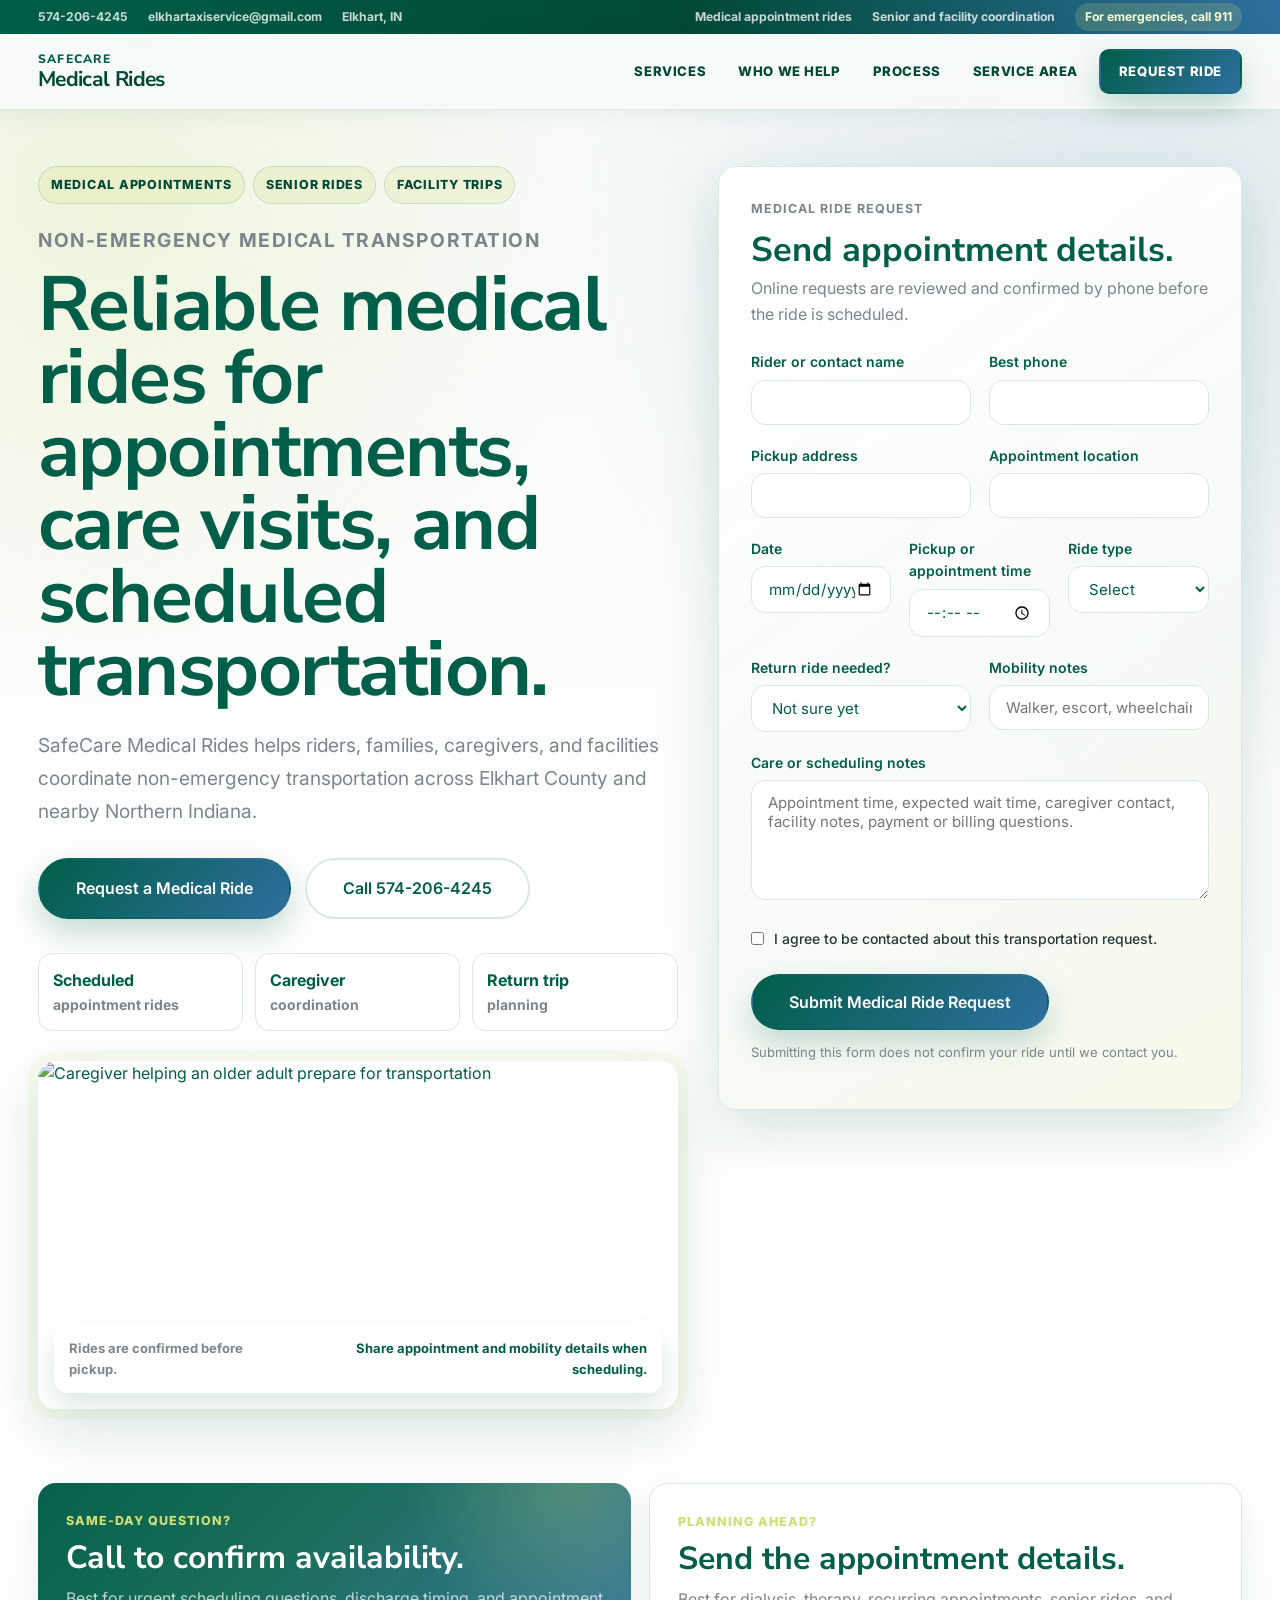
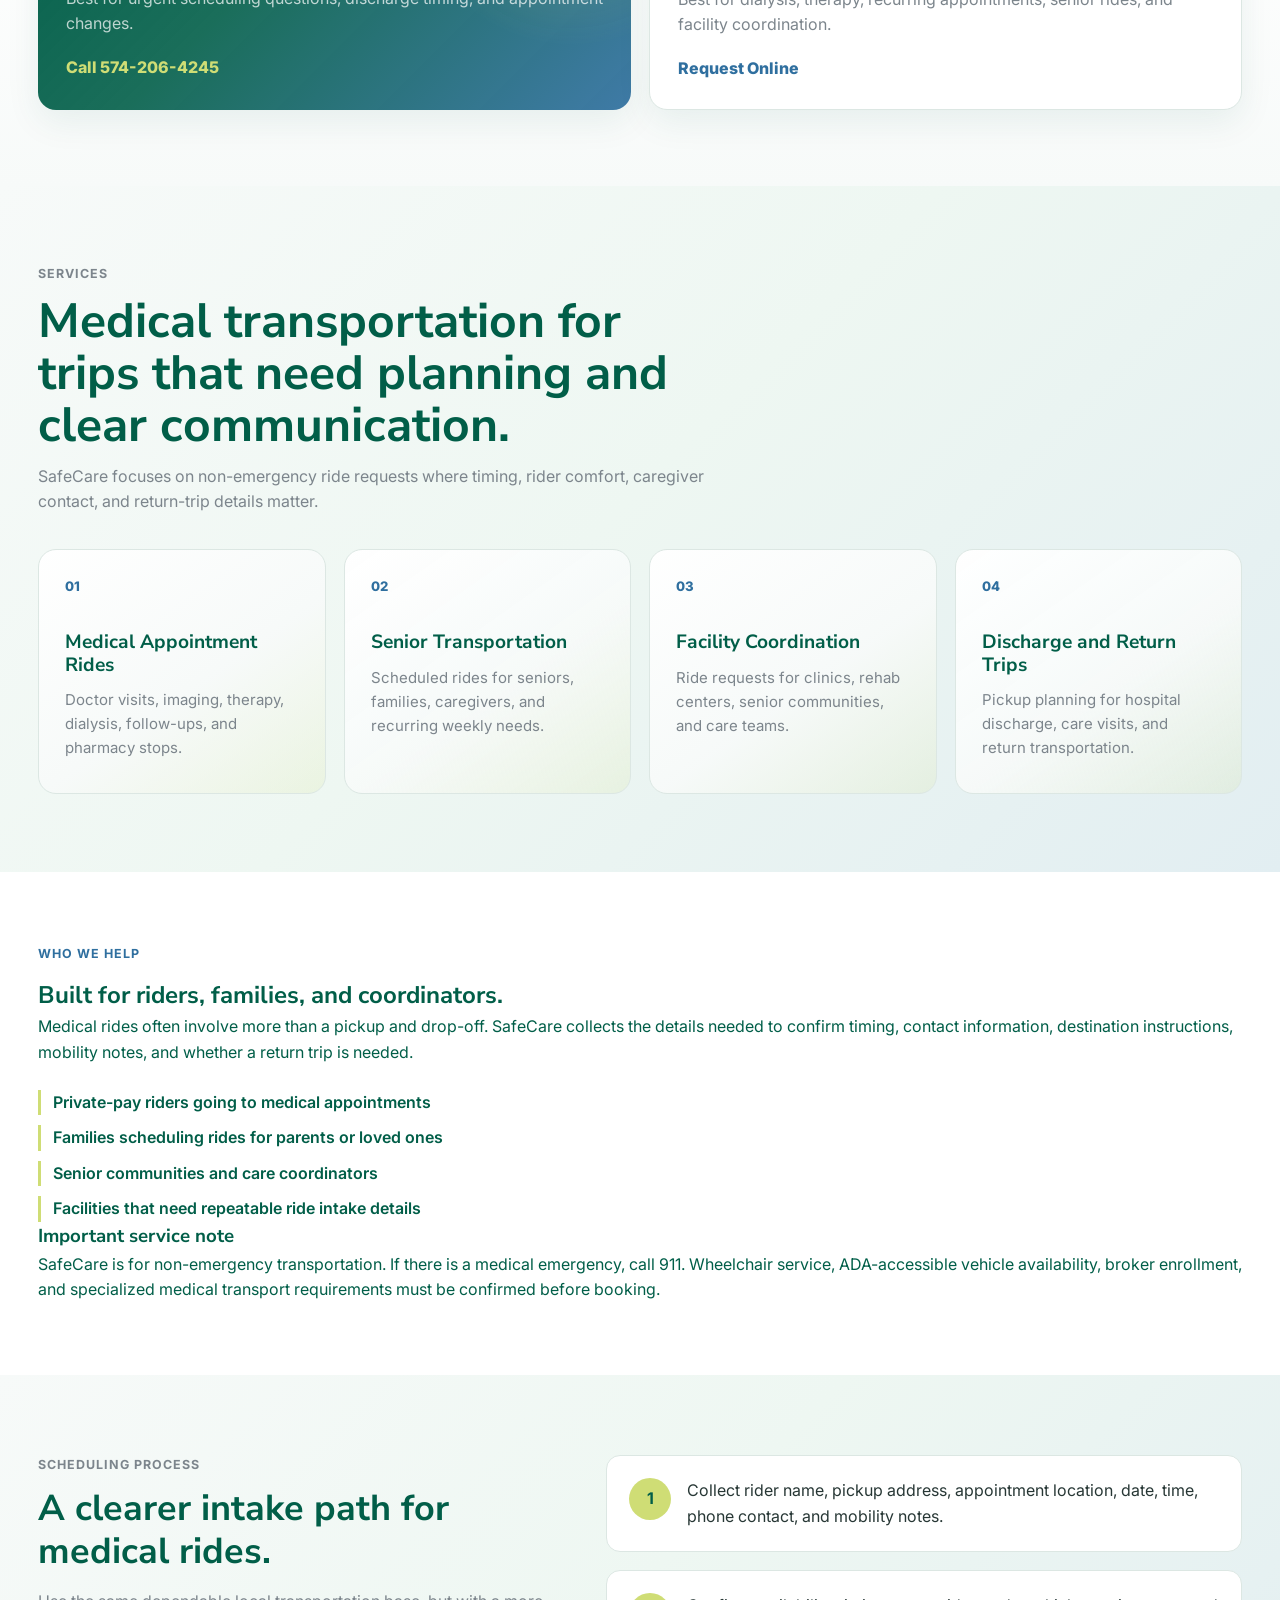
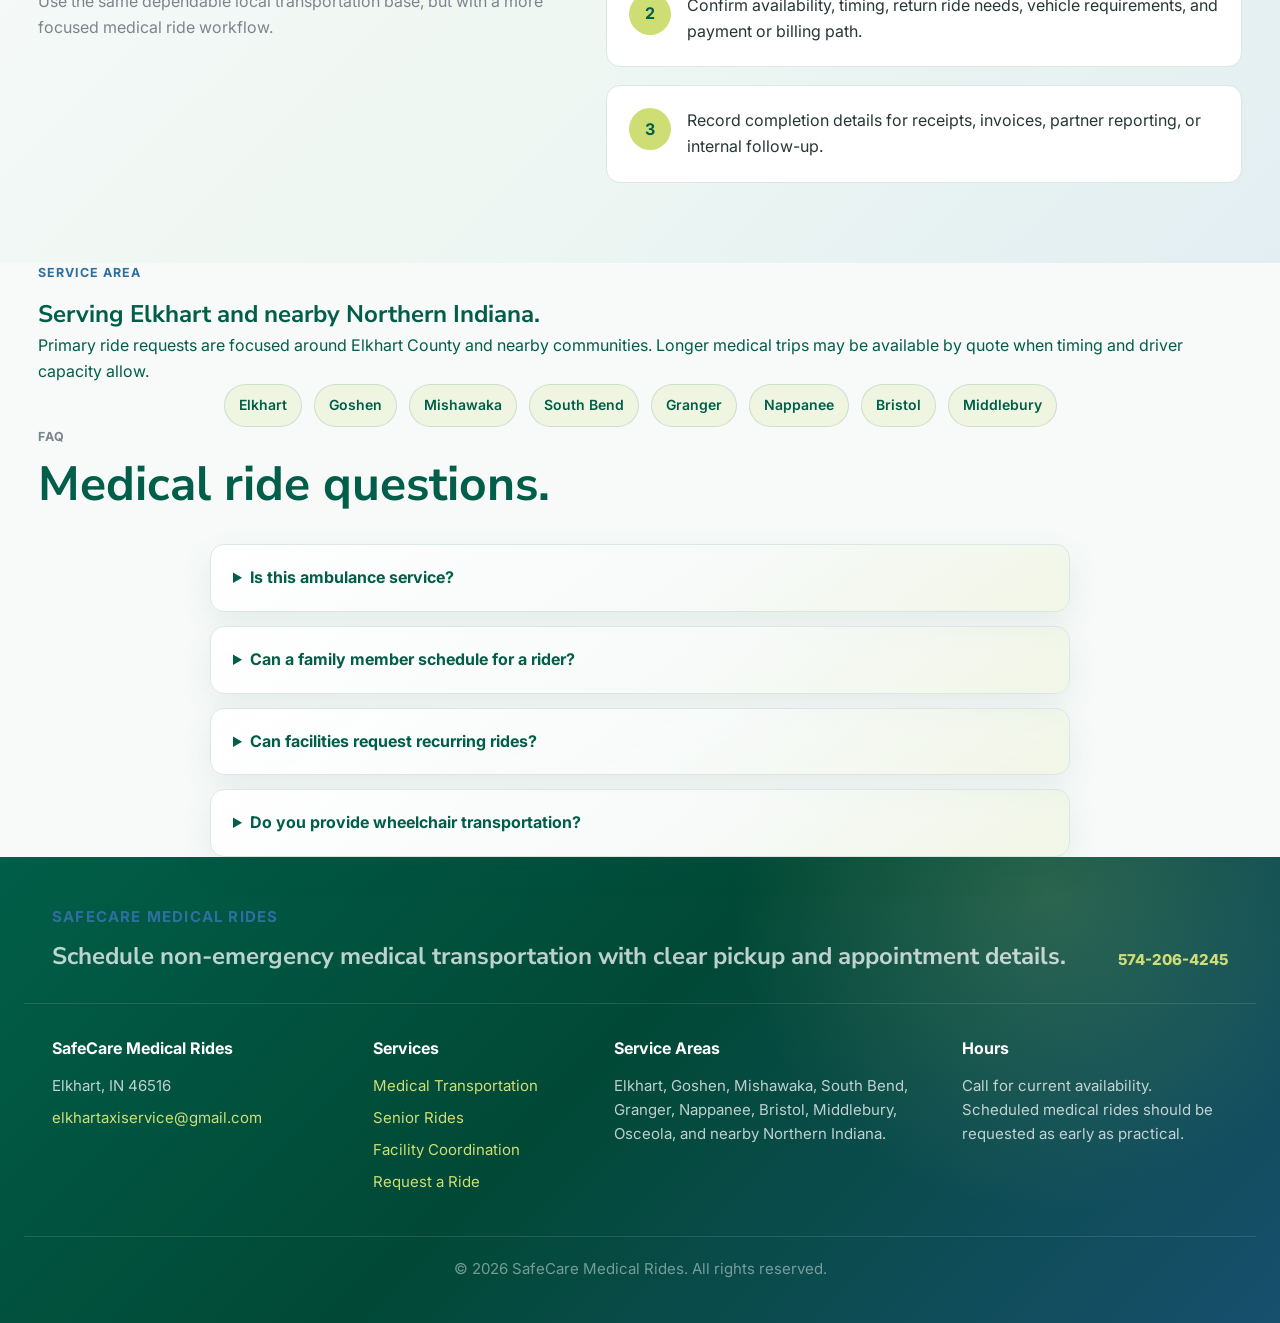
==== commit 21650da0: "Update SafeCare branding for medical rides domain" ====
--- a/index.html
+++ b/index.html
@@ -3,8 +3,8 @@
 <head>
   <meta charset="UTF-8" />
   <meta name="viewport" content="width=device-width, initial-scale=1.0" />
-  <title>SafeCare Transportation | Non-Emergency Medical Rides in Elkhart, IN</title>
-  <meta name="description" content="SafeCare Transportation provides non-emergency medical transportation, senior appointment rides, dialysis trips, therapy rides, discharge pickups, and facility-coordinated transportation in Elkhart and nearby Northern Indiana." />
+  <title>SafeCare Medical Rides | Non-Emergency Medical Rides in Elkhart, IN</title>
+  <meta name="description" content="SafeCare Medical Rides provides non-emergency medical transportation, senior appointment rides, dialysis trips, therapy rides, discharge pickups, and facility-coordinated transportation in Elkhart and nearby Northern Indiana." />
   <link rel="preconnect" href="https://fonts.googleapis.com">
   <link rel="preconnect" href="https://fonts.gstatic.com" crossorigin>
   <link href="https://fonts.googleapis.com/css2?family=Inter:wght@400;500;600;700;800&family=Nunito+Sans:wght@500;600;700;800&display=swap" rel="stylesheet">
@@ -14,7 +14,7 @@
   {
     "@context": "https://schema.org",
     "@type": "LocalBusiness",
-    "name": "SafeCare Transportation",
+    "name": "SafeCare Medical Rides",
     "telephone": "+1-574-206-4245",
     "email": "elkhartaxiservice@gmail.com",
     "address": {
@@ -25,6 +25,7 @@
       "addressCountry": "US"
     },
     "areaServed": ["Elkhart IN", "Goshen IN", "Mishawaka IN", "South Bend IN", "Granger IN", "Nappanee IN", "Bristol IN", "Middlebury IN"],
+    "url": "https://safecaremedicalrides.com",
     "priceRange": "$$",
     "description": "Non-emergency medical transportation and scheduled appointment rides for families, seniors, facilities, and care coordinators in Elkhart County and nearby Northern Indiana."
   }
@@ -50,7 +51,7 @@
       <div class="nav__inner container">
         <a href="index.html" class="nav__logo">
           <span>SafeCare</span>
-          <strong>Transportation</strong>
+          <strong>Medical Rides</strong>
         </a>
         <nav class="nav__links">
           <a href="#services">Services</a>
@@ -75,7 +76,7 @@
           </div>
           <p class="eyebrow">Non-Emergency Medical Transportation</p>
           <h1>Reliable medical rides for appointments, care visits, and scheduled transportation.</h1>
-          <p>SafeCare Transportation helps riders, families, caregivers, and facilities coordinate non-emergency transportation across Elkhart County and nearby Northern Indiana.</p>
+          <p>SafeCare Medical Rides helps riders, families, caregivers, and facilities coordinate non-emergency transportation across Elkhart County and nearby Northern Indiana.</p>
           <div class="booking-hero__actions">
             <a href="src/pages/contact.html" class="btn btn--primary btn--lg">Request a Medical Ride</a>
             <a href="tel:+15742064245" class="btn btn--outline-dark btn--lg">Call 574-206-4245</a>
@@ -318,14 +319,14 @@
   <footer class="footer footer--extended">
     <div class="container footer__top">
       <div>
-        <p class="eyebrow">SafeCare Transportation</p>
+        <p class="eyebrow">SafeCare Medical Rides</p>
         <h2>Schedule non-emergency medical transportation with clear pickup and appointment details.</h2>
       </div>
       <a href="tel:+15742064245" class="footer__phone">574-206-4245</a>
     </div>
     <div class="container footer__grid">
       <div>
-        <strong>SafeCare Transportation</strong>
+        <strong>SafeCare Medical Rides</strong>
         <p>Elkhart, IN 46516</p>
         <p><a href="mailto:elkhartaxiservice@gmail.com">elkhartaxiservice@gmail.com</a></p>
       </div>
@@ -345,7 +346,7 @@
         <p>Call for current availability. Scheduled medical rides should be requested as early as practical.</p>
       </div>
     </div>
-    <p class="footer__copy">&copy; 2026 SafeCare Transportation. All rights reserved.</p>
+    <p class="footer__copy">&copy; 2026 SafeCare Medical Rides. All rights reserved.</p>
   </footer>
 
   <script src="src/js/main.js"></script>
--- a/src/css/main.css
+++ b/src/css/main.css
@@ -7,22 +7,29 @@
 
 /* --- Variables --- */
 :root {
-  --navy:    #112018;
-  --navy-mid: #26362E;
+  --navy:    #015E48;
+  --navy-mid: #014936;
   --white:   #FFFFFF;
-  --gold:    #2F6B4F;
-  --gold-light: #3D7A5A;
-  --cream: #F7F7F3;
-  --gray-50: #F7F7F3;
-  --gray-200:#E5E7E1;
-  --gray-500:#5F6862;
-  --gray-800:#343A40;
+  --gold:    #015E48;
+  --gold-light: #2F6F9F;
+  --mint: #CFDD75;
+  --mint-soft: rgba(207,221,117,0.22);
+  --blue-soft: rgba(47,111,159,0.12);
+  --cream: #F7FAF9;
+  --gray-50: #F7FAF9;
+  --gray-100: #EEF5F2;
+  --gray-200:#DCE7E3;
+  --gray-500:#7C858C;
+  --gray-800:#273735;
 
   --font: 'Inter', sans-serif;
   --heading-font: 'Nunito Sans', sans-serif;
-  --radius: 10px;
-  --shadow: 0 2px 16px rgba(31,37,34,0.08);
-  --shadow-lg: 0 18px 50px rgba(31,37,34,0.14);
+  --radius: 14px;
+  --shadow: 0 12px 34px rgba(1,94,72,0.08);
+  --shadow-lg: 0 22px 58px rgba(1,94,72,0.16);
+  --calm-gradient: linear-gradient(135deg, rgba(1,94,72,0.98) 0%, rgba(1,94,72,0.9) 38%, rgba(47,111,159,0.92) 100%);
+  --soft-gradient: linear-gradient(135deg, rgba(247,250,249,1) 0%, rgba(238,247,242,1) 48%, rgba(226,238,242,1) 100%);
+  --panel-gradient: linear-gradient(145deg, rgba(255,255,255,0.98) 0%, rgba(247,250,249,0.96) 56%, rgba(207,221,117,0.14) 100%);
 
   --container: 1260px;
   --nav-h: 76px;
@@ -34,9 +41,13 @@
 body {
   font-family: var(--font);
   color: var(--navy);
-  background: var(--cream);
+  background:
+    radial-gradient(circle at 8% 0%, rgba(207,221,117,0.20), transparent 34%),
+    radial-gradient(circle at 95% 12%, rgba(47,111,159,0.11), transparent 30%),
+    var(--cream);
   line-height: 1.6;
   font-size: 16px;
+  overflow-x: hidden;
 }
 h1, h2, h3, h4,
 .nav__logo,
@@ -59,24 +70,25 @@
   align-items: center;
   justify-content: center;
   padding: 12px 28px;
-  border-radius: 12px;
+  border-radius: 999px;
   font-family: var(--font);
   font-weight: 600;
   font-size: 15px;
   cursor: pointer;
   border: 2px solid transparent;
-  transition: all 0.2s ease;
+  transition: transform 0.2s ease, box-shadow 0.2s ease, background 0.2s ease, border-color 0.2s ease;
   text-align: center;
 }
 .btn--primary {
-  background: linear-gradient(135deg, var(--gold) 0%, var(--gold-light) 100%);
-  color: var(--white);
-  border-color: var(--gold);
-  box-shadow: 0 10px 24px rgba(47,107,79,0.18);
+  background: linear-gradient(135deg, var(--navy) 0%, var(--gold-light) 100%);
+  color: var(--white);
+  border-color: transparent;
+  box-shadow: 0 14px 30px rgba(1,94,72,0.22);
 }
 .btn--primary:hover {
-  background: var(--gold-light);
-  border-color: var(--gold-light);
+  background: linear-gradient(135deg, #014f3d 0%, #275f89 100%);
+  box-shadow: 0 18px 36px rgba(1,94,72,0.26);
+  transform: translateY(-1px);
 }
 .btn--outline {
   background: transparent;
@@ -93,8 +105,9 @@
   border-color: var(--gray-200);
 }
 .btn--outline-dark:hover {
-  background: var(--navy);
-  color: var(--white);
+  background: var(--soft-gradient);
+  border-color: rgba(1,94,72,0.25);
+  color: var(--navy);
 }
 .btn--lg { padding: 16px 36px; font-size: 16px; }
 
@@ -110,8 +123,8 @@
 
 /* --- Home Banner --- */
 .image-banner {
-  background: var(--navy);
-  border-bottom: 1px solid rgba(13,27,42,0.12);
+  background: var(--calm-gradient);
+  border-bottom: 1px solid rgba(1,94,72,0.12);
   height: clamp(88px, 13vw, 150px);
   overflow: hidden;
   width: 100%;
@@ -125,15 +138,15 @@
 
 /* --- Hero --- */
 .hero {
-  background: var(--navy);
+  background: var(--calm-gradient);
   color: var(--white);
   padding: 100px 0 80px;
   text-align: center;
 }
 .hero--home {
   background:
-    linear-gradient(135deg, rgba(13, 27, 42, 0.96), rgba(26, 46, 66, 0.92)),
-    radial-gradient(circle at 80% 10%, rgba(201, 168, 76, 0.18), transparent 28%);
+    radial-gradient(circle at 84% 6%, rgba(207,221,117,0.28), transparent 28%),
+    linear-gradient(135deg, rgba(1,94,72,0.98), rgba(47,111,159,0.88));
   padding: 96px 0 88px;
   text-align: left;
 }
@@ -143,7 +156,7 @@
   gap: 48px;
   grid-template-columns: minmax(0, 1.05fr) minmax(320px, 0.75fr);
 }
-.hero__content .eyebrow { color: var(--gold-light); }
+.hero__content .eyebrow { color: var(--mint); }
 .hero__content .hero__sub { margin-left: 0; }
 .hero__proof {
   display: flex;
@@ -152,15 +165,16 @@
   margin-top: 28px;
 }
 .hero__proof span {
-  border: 1px solid rgba(255,255,255,0.22);
-  border-radius: var(--radius);
+  background: rgba(255,255,255,0.09);
+  border: 1px solid rgba(207,221,117,0.32);
+  border-radius: 999px;
   color: rgba(255,255,255,0.82);
   font-size: 14px;
   font-weight: 600;
   padding: 8px 12px;
 }
 .hero-card {
-  background: rgba(255,255,255,0.96);
+  background: var(--panel-gradient);
   border: 1px solid rgba(255,255,255,0.2);
   border-radius: var(--radius);
   box-shadow: var(--shadow-lg);
@@ -183,7 +197,7 @@
   margin-top: 22px;
 }
 .hero-card li {
-  border-left: 3px solid var(--gold);
+  border-left: 3px solid var(--mint);
   font-weight: 600;
   padding-left: 12px;
 }
@@ -193,7 +207,7 @@
   margin-bottom: 24px;
 }
 .hero-card__route span {
-  background: var(--gray-50);
+  background: rgba(247,250,249,0.92);
   border: 1px solid var(--gray-200);
   border-radius: var(--radius);
   font-weight: 700;
@@ -201,7 +215,7 @@
   position: relative;
 }
 .hero-card__route span + span::before {
-  background: var(--gold);
+  background: var(--mint);
   content: "";
   height: 10px;
   left: 24px;
@@ -231,7 +245,10 @@
 
 /* --- Interior Pages --- */
 .page-hero {
-  background: var(--navy);
+  background:
+    radial-gradient(circle at 12% 12%, rgba(207,221,117,0.26), transparent 28%),
+    radial-gradient(circle at 86% 0%, rgba(247,250,249,0.16), transparent 25%),
+    var(--calm-gradient);
   color: var(--white);
   padding: 88px 0 72px;
 }
@@ -259,7 +276,7 @@
   margin-top: 32px;
 }
 .eyebrow {
-  color: var(--gold);
+  color: var(--gold-light);
   font-size: 0.78rem;
   font-weight: 700;
   letter-spacing: 0.08em;
@@ -270,7 +287,7 @@
   padding: 80px 0;
 }
 .quick-request {
-  background: var(--gray-50);
+  background: var(--soft-gradient);
   padding: 72px 0;
 }
 .quick-request__grid {
@@ -288,7 +305,7 @@
   color: var(--gray-500);
 }
 .page-section--muted {
-  background: var(--gray-50);
+  background: var(--soft-gradient);
 }
 .split-section {
   display: grid;
@@ -320,7 +337,7 @@
 .service-area-panel,
 .contact-panel,
 .form-card {
-  background: var(--white);
+  background: var(--panel-gradient);
   border: 1px solid var(--gray-200);
   border-radius: var(--radius);
   box-shadow: var(--shadow);
@@ -344,7 +361,7 @@
   padding: 30px 26px;
 }
 .service-card__label {
-  color: var(--gold);
+  color: var(--gold-light);
   font-size: 0.78rem;
   font-weight: 700;
   letter-spacing: 0.06em;
@@ -371,7 +388,8 @@
   justify-content: center;
 }
 .area-tags span {
-  border: 1px solid var(--gray-200);
+  background: rgba(207,221,117,0.18);
+  border: 1px solid rgba(1,94,72,0.14);
   border-radius: 999px;
   color: var(--navy);
   font-size: 14px;
@@ -379,7 +397,9 @@
   padding: 9px 14px;
 }
 .route-section {
-  background: var(--navy);
+  background:
+    radial-gradient(circle at 10% 0%, rgba(207,221,117,0.20), transparent 28%),
+    var(--calm-gradient);
   color: var(--white);
   padding: 80px 0;
 }
@@ -397,8 +417,8 @@
 }
 .route-list article {
   align-items: start;
-  background: rgba(255,255,255,0.08);
-  border: 1px solid rgba(255,255,255,0.14);
+  background: rgba(255,255,255,0.10);
+  border: 1px solid rgba(255,255,255,0.18);
   border-radius: var(--radius);
   display: grid;
   gap: 16px;
@@ -407,7 +427,7 @@
 }
 .route-list span {
   align-items: center;
-  background: var(--gold);
+  background: var(--mint);
   border-radius: var(--radius);
   color: var(--navy);
   display: flex;
@@ -459,11 +479,11 @@
   font-weight: 600;
 }
 .detail-list a {
-  color: var(--gold);
+  color: var(--gold-light);
 }
 .notice {
-  background: var(--gray-50);
-  border-left: 4px solid var(--gold);
+  background: rgba(207,221,117,0.16);
+  border-left: 4px solid var(--gold-light);
   border-radius: var(--radius);
   color: var(--gray-800);
   font-size: 14px;
@@ -484,7 +504,7 @@
   margin-top: 24px;
 }
 .check-list li {
-  border-left: 3px solid var(--gold);
+  border-left: 3px solid var(--mint);
   color: var(--navy);
   font-weight: 600;
   padding-left: 12px;
@@ -522,7 +542,7 @@
 }
 .step span {
   align-items: center;
-  background: var(--gold);
+  background: var(--mint);
   border-radius: 50%;
   color: var(--navy);
   display: flex;
@@ -535,7 +555,9 @@
   color: var(--gray-800);
 }
 .cta-band {
-  background: var(--navy);
+  background:
+    radial-gradient(circle at 78% 12%, rgba(207,221,117,0.25), transparent 28%),
+    var(--calm-gradient);
   color: var(--white);
   padding: 56px 0;
 }
@@ -563,7 +585,9 @@
 
 .booking-hero {
   background:
-    linear-gradient(180deg, var(--cream) 0%, #fff 70%);
+    radial-gradient(circle at 8% 8%, rgba(207,221,117,0.22), transparent 28%),
+    radial-gradient(circle at 88% 10%, rgba(47,111,159,0.12), transparent 34%),
+    linear-gradient(180deg, var(--cream) 0%, #fff 78%);
   padding: 56px 0 74px;
 }
 .booking-hero__grid {
@@ -579,8 +603,8 @@
   margin-bottom: 20px;
 }
 .hero-pills span {
-  background: var(--white);
-  border: 1px solid var(--gray-200);
+  background: rgba(207,221,117,0.20);
+  border: 1px solid rgba(1,94,72,0.14);
   border-radius: 999px;
   color: var(--navy-mid);
   font-size: 0.78rem;
@@ -592,10 +616,11 @@
 .booking-hero__content h1 {
   color: var(--navy);
   font-size: clamp(2.7rem, 6vw, 5.5rem);
-  letter-spacing: -0.045em;
+  letter-spacing: -0.02em;
   line-height: 0.95;
   margin-bottom: 22px;
   max-width: 760px;
+  overflow-wrap: break-word;
 }
 .booking-hero__content > p {
   color: var(--gray-500);
@@ -616,7 +641,7 @@
   margin: 34px 0 30px;
 }
 .booking-hero__proof span {
-  background: var(--white);
+  background: rgba(255,255,255,0.88);
   border: 1px solid var(--gray-200);
   border-radius: 14px;
   color: var(--gray-500);
@@ -632,7 +657,7 @@
 .booking-hero__image {
   aspect-ratio: 16 / 8.7;
   border-radius: 18px;
-  box-shadow: var(--shadow-lg);
+  box-shadow: var(--shadow-lg), 0 0 0 10px rgba(207,221,117,0.10);
   overflow: hidden;
   position: relative;
 }
@@ -648,7 +673,7 @@
   border: 1px solid rgba(255,255,255,0.7);
   border-radius: 14px;
   bottom: 16px;
-  box-shadow: 0 12px 26px rgba(17,32,24,0.14);
+  box-shadow: 0 12px 26px rgba(1,94,72,0.14);
   display: flex;
   gap: 12px;
   justify-content: space-between;
@@ -668,7 +693,7 @@
   text-align: right;
 }
 .booking-panel {
-  background: var(--white);
+  background: var(--panel-gradient);
   border: 1px solid var(--gray-200);
   border-radius: 18px;
   box-shadow: var(--shadow-lg);
@@ -699,7 +724,7 @@
   grid-template-columns: repeat(3, minmax(0, 1fr));
 }
 .quick-paths {
-  background: var(--white);
+  background: linear-gradient(180deg, #fff 0%, var(--cream) 100%);
   padding: 0 0 76px;
 }
 .quick-paths__grid {
@@ -708,7 +733,9 @@
   grid-template-columns: repeat(2, minmax(0, 1fr));
 }
 .quick-paths article {
-  background: var(--navy);
+  background:
+    radial-gradient(circle at 90% 0%, rgba(207,221,117,0.24), transparent 28%),
+    var(--calm-gradient);
   border-radius: 18px;
   box-shadow: var(--shadow);
   color: var(--white);
@@ -720,7 +747,7 @@
   color: var(--navy);
 }
 .quick-paths span {
-  color: #9AC4A9;
+  color: var(--mint);
   display: block;
   font-size: 0.78rem;
   font-weight: 800;
@@ -741,14 +768,14 @@
   color: var(--gray-500);
 }
 .quick-paths a {
-  color: #9AC4A9;
+  color: var(--mint);
   font-weight: 800;
 }
 .quick-paths article + article a {
-  color: var(--gold);
+  color: var(--gold-light);
 }
 .home-services {
-  background: var(--cream);
+  background: var(--soft-gradient);
   padding: 78px 0;
 }
 .section-heading {
@@ -774,7 +801,7 @@
   grid-template-columns: repeat(4, minmax(0, 1fr));
 }
 .service-tile {
-  background: var(--white);
+  background: var(--panel-gradient);
   border: 1px solid var(--gray-200);
   border-radius: 18px;
   display: block;
@@ -783,11 +810,12 @@
   transition: border-color 0.2s ease, transform 0.2s ease;
 }
 .service-tile:hover {
-  border-color: var(--gold);
+  border-color: rgba(47,111,159,0.38);
+  box-shadow: var(--shadow);
   transform: translateY(-3px);
 }
 .service-tile span {
-  color: var(--gold);
+  color: var(--gold-light);
   display: block;
   font-size: 0.82rem;
   font-weight: 800;
@@ -806,7 +834,7 @@
   padding: 78px 0;
 }
 .service-area-section {
-  background: var(--cream);
+  background: var(--soft-gradient);
   padding: 78px 0;
 }
 .area-columns {
@@ -817,7 +845,7 @@
 .area-columns article,
 .rate-cards article,
 .trust-points div {
-  background: var(--white);
+  background: var(--panel-gradient);
   border: 1px solid var(--gray-200);
   border-radius: 18px;
   box-shadow: var(--shadow);
@@ -833,35 +861,13 @@
 .rate-cards p {
   color: var(--gray-500);
 }
-.airport-feature {
-  background: var(--white);
-  padding: 78px 0;
-}
-.airport-feature__grid {
-  align-items: center;
-  display: grid;
-  gap: 48px;
-  grid-template-columns: minmax(0, 1fr) minmax(300px, 0.85fr);
-}
-.airport-feature h2,
 .rates-section h2 {
   font-size: clamp(1.8rem, 4vw, 3rem);
   line-height: 1.08;
   margin-bottom: 14px;
 }
-.airport-feature p,
 .rates-section p {
   color: var(--gray-500);
-}
-.airport-feature figure {
-  aspect-ratio: 4 / 3;
-  border-radius: 18px;
-  overflow: hidden;
-}
-.airport-feature figure img {
-  height: 100%;
-  object-fit: cover;
-  width: 100%;
 }
 .feature-list {
   display: grid;
@@ -869,13 +875,15 @@
   margin: 24px 0;
 }
 .feature-list span {
-  border-left: 4px solid var(--gold);
+  border-left: 4px solid var(--mint);
   color: var(--navy);
   font-weight: 700;
   padding-left: 12px;
 }
 .rates-section {
-  background: var(--navy);
+  background:
+    radial-gradient(circle at 12% 10%, rgba(207,221,117,0.20), transparent 28%),
+    var(--calm-gradient);
   color: var(--white);
   padding: 72px 0;
 }
@@ -899,7 +907,7 @@
   padding: 22px;
 }
 .trust-section {
-  background: var(--white);
+  background: #fff;
   padding: 72px 0;
 }
 .trust-points {
@@ -908,7 +916,7 @@
   grid-template-columns: repeat(3, minmax(0, 1fr));
 }
 .trust-points div {
-  border-left: 5px solid var(--gold);
+  border-left: 5px solid var(--mint);
   font-weight: 800;
   padding: 20px;
 }
@@ -948,7 +956,7 @@
 }
 .service-area-band {
   background:
-    linear-gradient(90deg, rgba(13, 27, 42, 0.88), rgba(13, 27, 42, 0.72)),
+    linear-gradient(90deg, rgba(1,94,72,0.90), rgba(47,111,159,0.74)),
     url("../../public/images/AdobeStock_68717449.jpeg") center / cover;
   color: var(--white);
   padding: 72px 0;
@@ -966,7 +974,7 @@
   margin-bottom: 12px;
 }
 .service-area-band .eyebrow {
-  color: var(--gold-light);
+  color: var(--mint);
 }
 .service-area-band p {
   color: rgba(255,255,255,0.82);
@@ -991,7 +999,7 @@
   grid-template-columns: repeat(auto-fit, minmax(240px, 1fr));
 }
 .card__kicker {
-  color: var(--gold);
+  color: var(--gold-light);
   font-size: 0.78rem;
   font-weight: 800;
   letter-spacing: 0.06em;
@@ -999,7 +1007,7 @@
   text-transform: uppercase;
 }
 .testimonial-card {
-  background: var(--white);
+  background: var(--panel-gradient);
   border: 1px solid var(--gray-200);
   border-radius: var(--radius);
   box-shadow: var(--shadow);
@@ -1019,7 +1027,7 @@
   max-width: 860px;
 }
 .faq-list details {
-  background: var(--white);
+  background: var(--panel-gradient);
   border: 1px solid var(--gray-200);
   border-radius: var(--radius);
   box-shadow: var(--shadow);
@@ -1036,7 +1044,7 @@
 
 /* --- Trust Section --- */
 .trust {
-  background: var(--gray-50);
+  background: var(--soft-gradient);
   padding: 80px 24px;
 }
 .trust__grid {
@@ -1047,9 +1055,9 @@
   margin: 0 auto;
 }
 .trust__item {
-  background: var(--white);
+  background: var(--panel-gradient);
   border: 1px solid var(--gray-200);
-  border-left: 4px solid var(--gold);
+  border-left: 4px solid var(--mint);
   padding: 18px 20px;
   border-radius: var(--radius);
   font-weight: 600;
@@ -1058,7 +1066,15 @@
 }
 
 /* --- Responsive --- */
-@media (max-width: 640px) {
+@media (max-width: 768px) {
+  html,
+  body {
+    overflow-x: hidden;
+  }
+  .container {
+    padding-left: 20px;
+    padding-right: 20px;
+  }
   .hero { padding: 80px 0 60px; }
   .hero--home { text-align: left; }
   .hero__grid,
@@ -1068,7 +1084,6 @@
   .booking-hero__grid,
   .local-info__grid,
   .area-columns,
-  .airport-feature__grid,
   .rates-section__grid,
   .trust-points,
   .form-grid--three {
@@ -1077,9 +1092,32 @@
   .booking-hero {
     padding: 42px 0 54px;
   }
+  .booking-hero__content,
+  .booking-panel {
+    min-width: 0;
+  }
+  .booking-hero__content {
+    max-width: 350px;
+  }
+  .booking-hero__actions,
+  .booking-hero__proof,
+  .booking-hero__image {
+    max-width: 350px;
+  }
+  .booking-hero__content h1 {
+    font-size: clamp(1.9rem, 8vw, 2.35rem);
+    line-height: 1.12;
+    max-width: 100%;
+  }
+  .booking-hero__content > p,
+  .eyebrow {
+    max-width: 100%;
+    overflow-wrap: break-word;
+  }
   .booking-hero__actions .btn {
     flex: 1 0 100%;
     max-width: 100%;
+    min-width: 0;
     width: 100%;
   }
   .booking-hero__proof {
@@ -1105,7 +1143,6 @@
   .home-services,
   .local-info,
   .service-area-section,
-  .airport-feature,
   .rates-section,
   .trust-section {
     padding: 56px 0;
@@ -1144,11 +1181,11 @@
     flex-direction: column;
   }
   .sticky-call {
-    background: var(--gold);
+    background: linear-gradient(135deg, var(--navy), var(--gold-light));
     bottom: 16px;
     border-radius: var(--radius);
     box-shadow: var(--shadow-lg);
-    color: var(--navy);
+    color: var(--white);
     display: block;
     font-weight: 700;
     left: 16px;
@@ -1186,7 +1223,7 @@
     min-height: 46px;
   }
   .mobile-action-bar a:first-child {
-    background: var(--gold);
+    background: linear-gradient(135deg, var(--navy), var(--gold-light));
     color: var(--white);
   }
   .mobile-action-bar a:last-child {
--- a/src/css/components.css
+++ b/src/css/components.css
@@ -10,7 +10,8 @@
   z-index: 100;
 }
 .top-strip {
-  background: var(--navy);
+  background:
+    linear-gradient(90deg, var(--navy) 0%, var(--navy-mid) 54%, var(--gold-light) 100%);
   color: rgba(255,255,255,0.78);
 }
 .top-strip__inner {
@@ -31,16 +32,16 @@
   color: var(--white);
 }
 .top-strip__alert {
-  background: rgba(255,255,255,0.1);
+  background: rgba(207,221,117,0.18);
   border-radius: 999px;
-  color: #f5c9b8;
+  color: #f7ffd4;
   padding: 4px 10px;
 }
 .nav {
-  background: rgba(247,247,243,0.97);
+  background: rgba(247,250,249,0.94);
   backdrop-filter: blur(16px);
-  border-bottom: 1px solid rgba(31,37,34,0.08);
-  box-shadow: 0 4px 18px rgba(31,37,34,0.05);
+  border-bottom: 1px solid rgba(1,94,72,0.10);
+  box-shadow: 0 4px 22px rgba(1,94,72,0.07);
   height: var(--nav-h);
 }
 .nav__inner {
@@ -59,6 +60,7 @@
   text-transform: uppercase;
 }
 .nav__logo strong {
+  color: var(--navy-mid);
   font-size: 1.32rem;
   letter-spacing: -0.03em;
   margin-top: 4px;
@@ -80,8 +82,8 @@
   transition: color 0.15s;
 }
 .nav__links a:hover {
-  background: rgba(47,107,79,0.08);
-  color: var(--gold);
+  background: rgba(207,221,117,0.20);
+  color: var(--gold-light);
 }
 .nav__links .nav__phone {
   color: var(--navy);
@@ -116,7 +118,7 @@
     position: absolute;
     top: var(--nav-h);
     left: 0; right: 0;
-    background: var(--white);
+    background: rgba(247,250,249,0.98);
     padding: 24px;
     gap: 10px;
     box-shadow: var(--shadow-lg);
@@ -157,7 +159,7 @@
 
 /* --- Card --- */
 .card {
-  background: var(--white);
+  background: var(--panel-gradient);
   border: 1px solid var(--gray-200);
   border-radius: var(--radius);
   padding: 32px 28px;
@@ -167,6 +169,7 @@
 .card:hover {
   transform: translateY(-4px);
   box-shadow: var(--shadow-lg);
+  border-color: rgba(47,111,159,0.32);
 }
 .card__icon { font-size: 2.2rem; margin-bottom: 16px; }
 .card h3 {
@@ -182,7 +185,7 @@
   margin-bottom: 20px;
 }
 .card__link {
-  color: var(--gold);
+  color: var(--gold-light);
   font-weight: 600;
   font-size: 14px;
   letter-spacing: 0.02em;
@@ -192,7 +195,9 @@
 
 /* --- Footer --- */
 .footer {
-  background: var(--navy);
+  background:
+    radial-gradient(circle at 82% 8%, rgba(207,221,117,0.18), transparent 28%),
+    linear-gradient(135deg, var(--navy) 0%, var(--navy-mid) 46%, #174f6d 100%);
   color: rgba(255,255,255,0.74);
   padding: 56px 24px 34px;
 }
@@ -212,7 +217,7 @@
   max-width: 560px;
 }
 .footer__phone {
-  color: #9AC4A9;
+  color: var(--mint);
   display: block;
   font-size: clamp(2rem, 5vw, 3.4rem);
   font-weight: 800;
@@ -238,10 +243,10 @@
   font-size: 15px;
   margin-bottom: 8px;
 }
-.footer a { color: #9AC4A9; }
+.footer a { color: var(--mint); }
 .footer a:hover { text-decoration: underline; }
 .footer__inner p { margin-bottom: 8px; font-size: 15px; }
-.footer__inner a { color: var(--gold); }
+.footer__inner a { color: var(--gold-light); }
 .footer__inner a:hover { text-decoration: underline; }
 .footer__copy {
   border-top: 1px solid rgba(255,255,255,0.12);
@@ -281,7 +286,8 @@
 .form-group select:focus,
 .form-group textarea:focus {
   outline: none;
-  border-color: var(--gold);
+  border-color: var(--gold-light);
+  box-shadow: 0 0 0 4px rgba(47,111,159,0.12);
 }
 .form-group textarea { min-height: 120px; resize: vertical; }
 
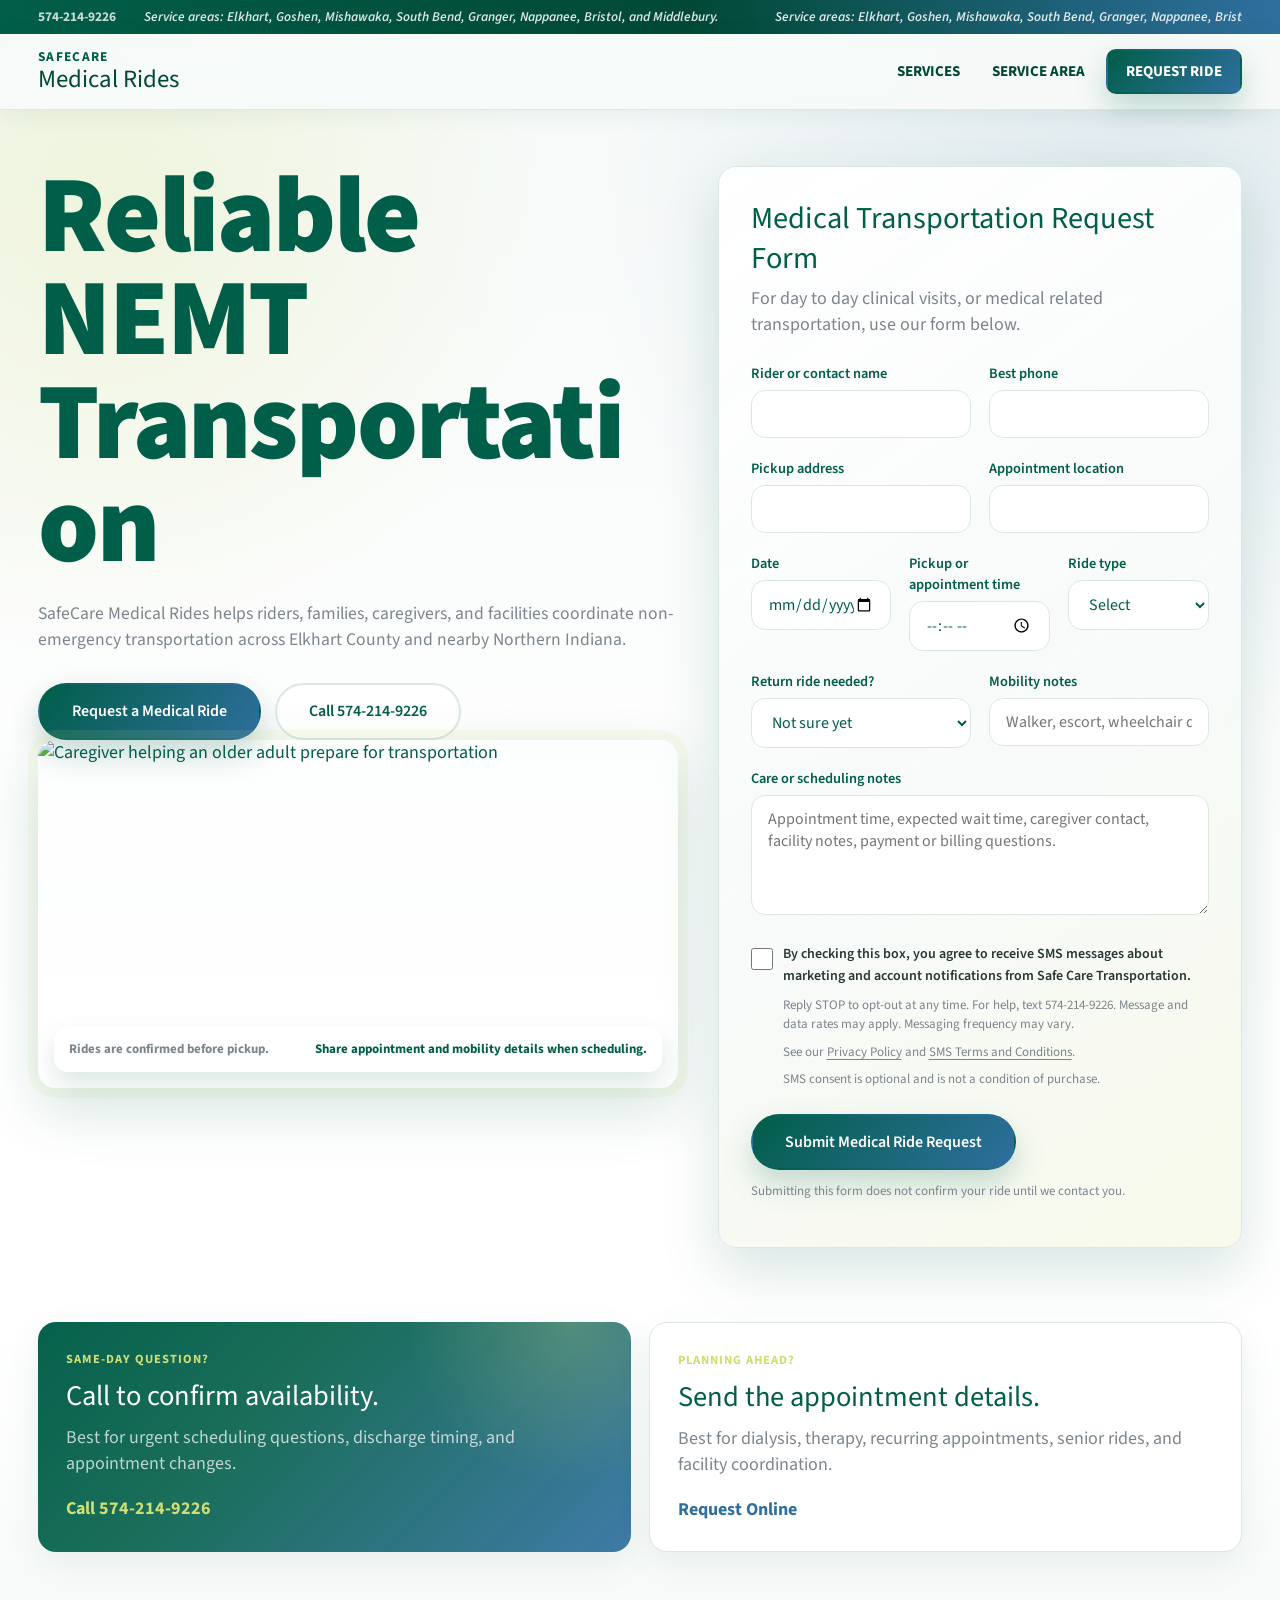
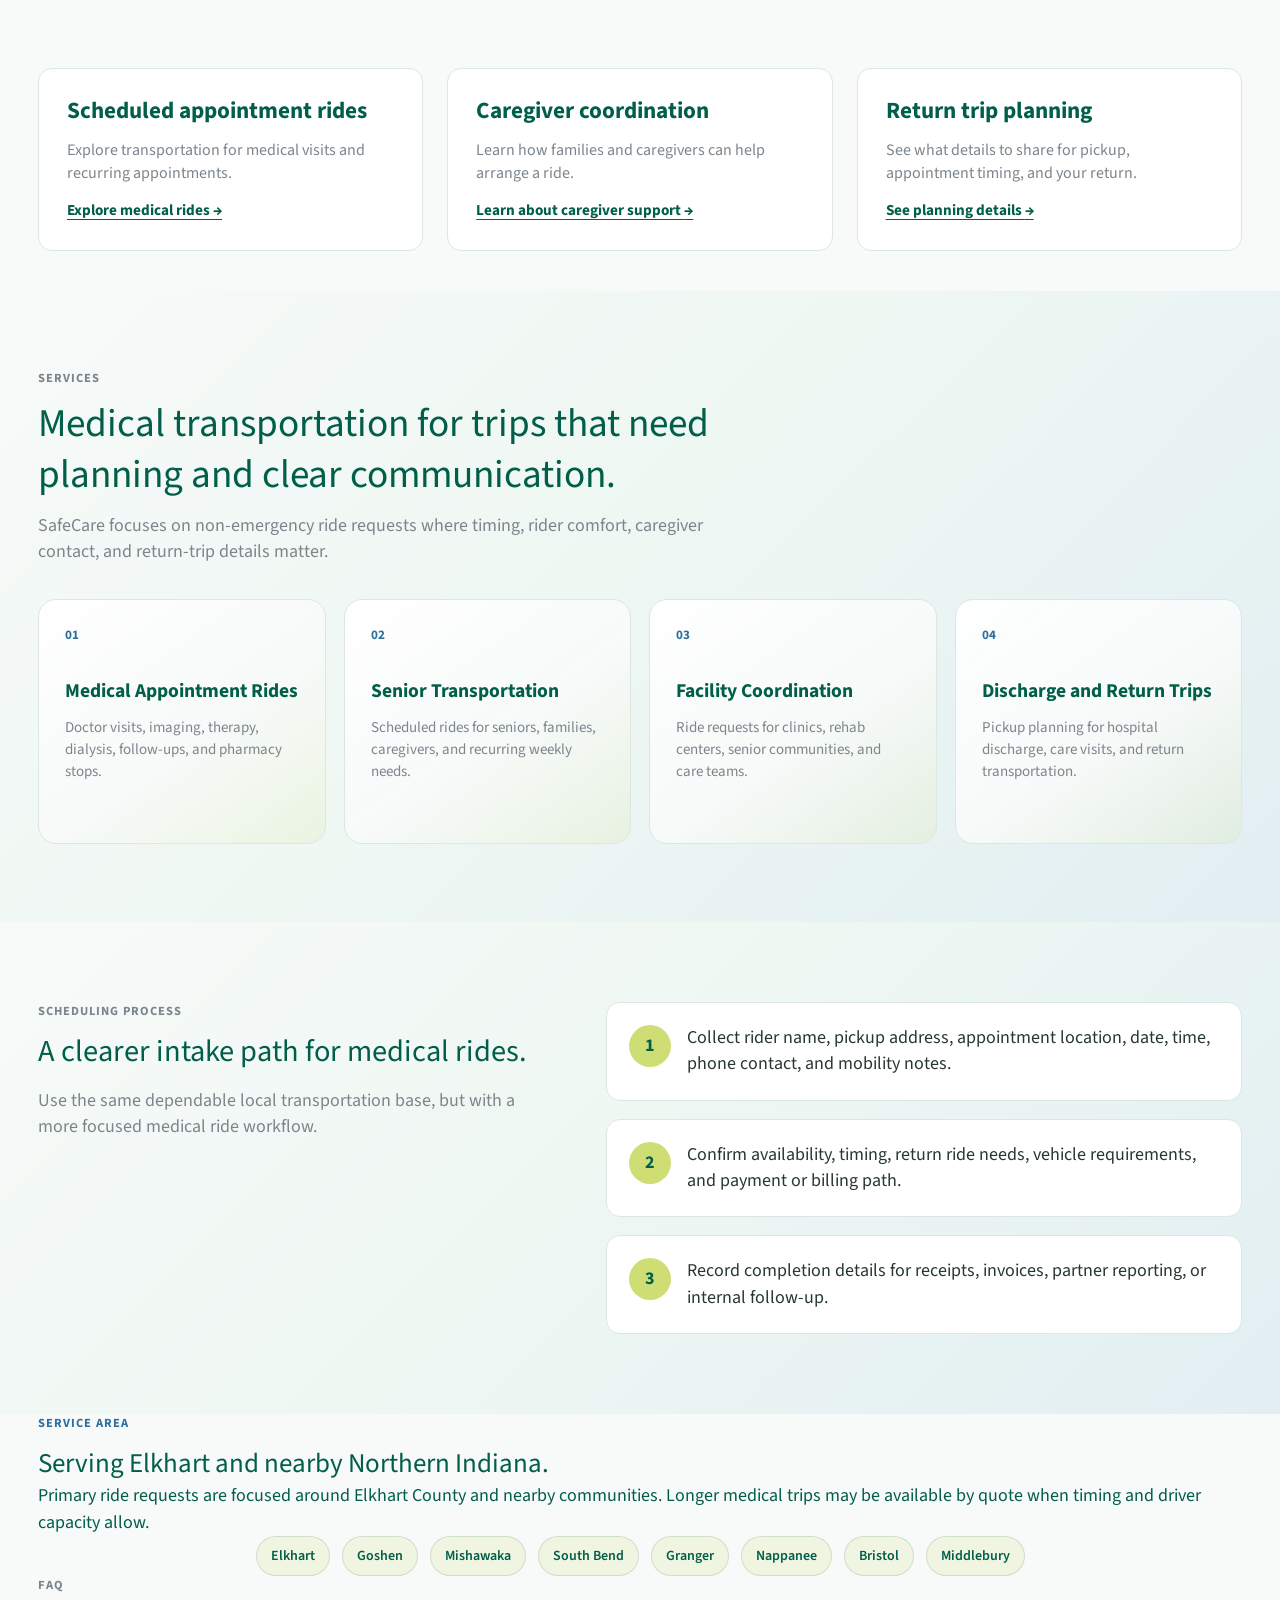
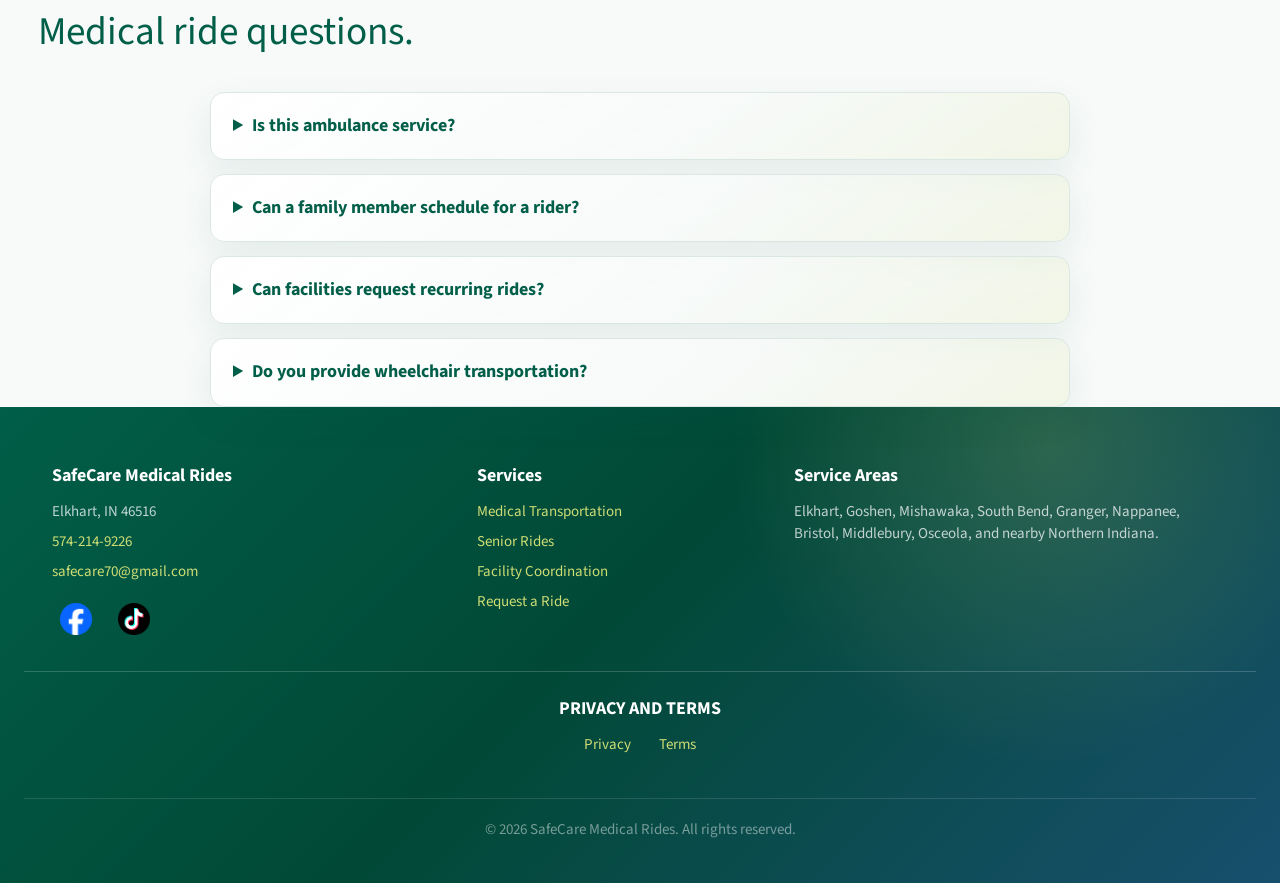
==== commit 967ea052: "Update SafeCare website design, contact details, and SMS policies" ====
--- a/index.html
+++ b/index.html
@@ -7,7 +7,7 @@
   <meta name="description" content="SafeCare Medical Rides provides non-emergency medical transportation, senior appointment rides, dialysis trips, therapy rides, discharge pickups, and facility-coordinated transportation in Elkhart and nearby Northern Indiana." />
   <link rel="preconnect" href="https://fonts.googleapis.com">
   <link rel="preconnect" href="https://fonts.gstatic.com" crossorigin>
-  <link href="https://fonts.googleapis.com/css2?family=Inter:wght@400;500;600;700;800&family=Nunito+Sans:wght@500;600;700;800&display=swap" rel="stylesheet">
+  <link href="https://fonts.googleapis.com/css2?family=Source+Sans+Pro:wght@400;600;700;900&display=swap" rel="stylesheet">
   <link rel="stylesheet" href="src/css/main.css" />
   <link rel="stylesheet" href="src/css/components.css" />
   <script type="application/ld+json">
@@ -15,8 +15,8 @@
     "@context": "https://schema.org",
     "@type": "LocalBusiness",
     "name": "SafeCare Medical Rides",
-    "telephone": "+1-574-206-4245",
-    "email": "elkhartaxiservice@gmail.com",
+    "telephone": "+1-574-214-9226",
+    "email": "safecare70@gmail.com",
     "address": {
       "@type": "PostalAddress",
       "addressLocality": "Elkhart",
@@ -36,14 +36,13 @@
     <div class="top-strip" aria-label="Contact and service notice">
       <div class="top-strip__inner container">
         <div class="top-strip__contact">
-          <a href="tel:+15742064245">574-206-4245</a>
-          <a href="mailto:elkhartaxiservice@gmail.com">elkhartaxiservice@gmail.com</a>
-          <span>Elkhart, IN</span>
-        </div>
-        <div class="top-strip__trust">
-          <span>Medical appointment rides</span>
-          <span>Senior and facility coordination</span>
-          <span class="top-strip__alert">For emergencies, call 911</span>
+          <a href="tel:+15742149226">574-214-9226</a>
+        </div>
+        <div class="top-strip__marquee" aria-label="Service area announcement">
+          <div class="top-strip__marquee-track">
+            <span>Service areas: Elkhart, Goshen, Mishawaka, South Bend, Granger, Nappanee, Bristol, and Middlebury.</span>
+            <span>Service areas: Elkhart, Goshen, Mishawaka, South Bend, Granger, Nappanee, Bristol, and Middlebury.</span>
+          </div>
         </div>
       </div>
     </div>
@@ -55,8 +54,6 @@
         </a>
         <nav class="nav__links">
           <a href="#services">Services</a>
-          <a href="#who-we-help">Who We Help</a>
-          <a href="#process">Process</a>
           <a href="#service-area">Service Area</a>
           <a href="src/pages/contact.html" class="btn btn--primary">Request Ride</a>
         </nav>
@@ -69,22 +66,11 @@
     <section class="booking-hero" id="ride-request">
       <div class="container booking-hero__grid">
         <div class="booking-hero__content">
-          <div class="hero-pills" aria-label="Medical ride types">
-            <span>Medical Appointments</span>
-            <span>Senior Rides</span>
-            <span>Facility Trips</span>
-          </div>
-          <p class="eyebrow">Non-Emergency Medical Transportation</p>
-          <h1>Reliable medical rides for appointments, care visits, and scheduled transportation.</h1>
+          <h1>Reliable NEMT Transportation</h1>
           <p>SafeCare Medical Rides helps riders, families, caregivers, and facilities coordinate non-emergency transportation across Elkhart County and nearby Northern Indiana.</p>
           <div class="booking-hero__actions">
             <a href="src/pages/contact.html" class="btn btn--primary btn--lg">Request a Medical Ride</a>
-            <a href="tel:+15742064245" class="btn btn--outline-dark btn--lg">Call 574-206-4245</a>
-          </div>
-          <div class="booking-hero__proof">
-            <span><strong>Scheduled</strong> appointment rides</span>
-            <span><strong>Caregiver</strong> coordination</span>
-            <span><strong>Return trip</strong> planning</span>
+            <a href="tel:+15742149226" class="btn btn--outline-dark btn--lg">Call 574-214-9226</a>
           </div>
           <figure class="booking-hero__image">
             <img src="public/images/AdobeStock_657784456.jpeg" alt="Caregiver helping an older adult prepare for transportation" />
@@ -95,11 +81,10 @@
           </figure>
         </div>
 
-        <form class="booking-panel js-contact-form" action="#" method="post">
+        <form class="booking-panel js-contact-form" action="mailto:safecare70@gmail.com" method="post" data-recipient="safecare70@gmail.com" data-subject="SafeCare medical ride request">
           <div class="booking-panel__header">
-            <p class="eyebrow">Medical Ride Request</p>
-            <h2>Send appointment details.</h2>
-            <p>Online requests are reviewed and confirmed by phone before the ride is scheduled.</p>
+            <h2>Medical Transportation Request Form</h2>
+            <p>For day to day clinical visits, or medical related transportation, use our form below.</p>
           </div>
           <div class="form-grid">
             <div class="form-group">
@@ -162,10 +147,13 @@
             <label for="home-notes">Care or scheduling notes</label>
             <textarea id="home-notes" name="notes" placeholder="Appointment time, expected wait time, caregiver contact, facility notes, payment or billing questions."></textarea>
           </div>
-          <label class="checkbox-line">
-            <input type="checkbox" name="consent" required />
-            <span>I agree to be contacted about this transportation request.</span>
-          </label>
+          <div class="checkbox-line sms-consent">
+            <input type="checkbox" id="sms-consent" name="sms-consent" value="Yes — marketing and account notifications" aria-describedby="sms-disclosures sms-policy-links sms-optional" />
+            <div><label for="sms-consent">By checking this box, you agree to receive SMS messages about marketing and account notifications from Safe Care Transportation.</label>
+            <p id="sms-disclosures">Reply STOP to opt-out at any time. For help, text 574-214-9226. Message and data rates may apply. Messaging frequency may vary.</p>
+            <p id="sms-policy-links">See our <a href="src/pages/privacy.html" target="_blank" rel="noopener">Privacy Policy</a> and <a href="src/pages/terms.html" target="_blank" rel="noopener">SMS Terms and Conditions</a>.</p>
+            <p id="sms-optional">SMS consent is optional and is not a condition of purchase.</p></div>
+          </div>
           <button type="submit" class="btn btn--primary btn--lg">Submit Medical Ride Request</button>
           <p class="booking-panel__note">Submitting this form does not confirm your ride until we contact you.</p>
           <p class="form-status" aria-live="polite"></p>
@@ -179,7 +167,7 @@
           <span>Same-day question?</span>
           <h2>Call to confirm availability.</h2>
           <p>Best for urgent scheduling questions, discharge timing, and appointment changes.</p>
-          <a href="tel:+15742064245">Call 574-206-4245</a>
+          <a href="tel:+15742149226">Call 574-214-9226</a>
         </article>
         <article>
           <span>Planning ahead?</span>
@@ -187,6 +175,26 @@
           <p>Best for dialysis, therapy, recurring appointments, senior rides, and facility coordination.</p>
           <a href="src/pages/contact.html">Request Online</a>
         </article>
+      </div>
+    </section>
+
+    <section class="ride-support" aria-label="More about planning your ride">
+      <div class="container ride-support__grid">
+        <a class="ride-support__card" href="src/pages/nemt.html">
+          <h2>Scheduled appointment rides</h2>
+          <p>Explore transportation for medical visits and recurring appointments.</p>
+          <span>Explore medical rides <span aria-hidden="true">&rarr;</span></span>
+        </a>
+        <a class="ride-support__card" href="src/pages/senior.html">
+          <h2>Caregiver coordination</h2>
+          <p>Learn how families and caregivers can help arrange a ride.</p>
+          <span>Learn about caregiver support <span aria-hidden="true">&rarr;</span></span>
+        </a>
+        <a class="ride-support__card" href="src/pages/nemt.html#ride-planning">
+          <h2>Return trip planning</h2>
+          <p>See what details to share for pickup, appointment timing, and your return.</p>
+          <span>See planning details <span aria-hidden="true">&rarr;</span></span>
+        </a>
       </div>
     </section>
 
@@ -222,26 +230,6 @@
       </div>
     </section>
 
-    <section class="trust-section" id="who-we-help">
-      <div class="container trust-section__grid">
-        <div>
-          <p class="eyebrow">Who We Help</p>
-          <h2>Built for riders, families, and coordinators.</h2>
-          <p>Medical rides often involve more than a pickup and drop-off. SafeCare collects the details needed to confirm timing, contact information, destination instructions, mobility notes, and whether a return trip is needed.</p>
-          <ul class="check-list">
-            <li>Private-pay riders going to medical appointments</li>
-            <li>Families scheduling rides for parents or loved ones</li>
-            <li>Senior communities and care coordinators</li>
-            <li>Facilities that need repeatable ride intake details</li>
-          </ul>
-        </div>
-        <div class="trust-card">
-          <h3>Important service note</h3>
-          <p>SafeCare is for non-emergency transportation. If there is a medical emergency, call 911. Wheelchair service, ADA-accessible vehicle availability, broker enrollment, and specialized medical transport requirements must be confirmed before booking.</p>
-        </div>
-      </div>
-    </section>
-
     <section class="page-section page-section--muted" id="process">
       <div class="container split-section">
         <div>
@@ -314,21 +302,19 @@
     </section>
   </main>
 
-  <a href="tel:+15742064245" class="sticky-call">Call 574-206-4245</a>
-
-  <footer class="footer footer--extended">
-    <div class="container footer__top">
-      <div>
-        <p class="eyebrow">SafeCare Medical Rides</p>
-        <h2>Schedule non-emergency medical transportation with clear pickup and appointment details.</h2>
-      </div>
-      <a href="tel:+15742064245" class="footer__phone">574-206-4245</a>
-    </div>
+  <a href="tel:+15742149226" class="sticky-call">Call 574-214-9226</a>
+
+  <footer class="footer">
     <div class="container footer__grid">
       <div>
         <strong>SafeCare Medical Rides</strong>
         <p>Elkhart, IN 46516</p>
-        <p><a href="mailto:elkhartaxiservice@gmail.com">elkhartaxiservice@gmail.com</a></p>
+        <p><a href="tel:+15742149226">574-214-9226</a></p>
+        <p><a href="mailto:safecare70@gmail.com">safecare70@gmail.com</a></p>
+        <div class="social-links" aria-label="SafeCare social media">
+          <a href="https://www.facebook.com/share/17e9rbNxzv/" target="_blank" rel="noopener" aria-label="SafeCare Medical Rides on Facebook" class="social-logo"><img src="public/images/facebook-logo.png" alt="" width="32" height="32" /></a>
+          <a href="https://www.tiktok.com/@safecaretransport?_r=1&amp;_t=ZP-97oWecIuBx9" target="_blank" rel="noopener" aria-label="SafeCare Medical Rides on TikTok" class="social-logo"><img src="public/images/tiktok-logo.png" alt="" width="32" height="32" /></a>
+        </div>
       </div>
       <div>
         <strong>Services</strong>
@@ -341,11 +327,8 @@
         <strong>Service Areas</strong>
         <p>Elkhart, Goshen, Mishawaka, South Bend, Granger, Nappanee, Bristol, Middlebury, Osceola, and nearby Northern Indiana.</p>
       </div>
-      <div>
-        <strong>Hours</strong>
-        <p>Call for current availability. Scheduled medical rides should be requested as early as practical.</p>
-      </div>
     </div>
+    <div class="container footer__legal"><strong>PRIVACY AND TERMS</strong><nav aria-label="Privacy and terms"><a href="src/pages/privacy.html">Privacy</a><a href="src/pages/terms.html">Terms</a></nav></div>
     <p class="footer__copy">&copy; 2026 SafeCare Medical Rides. All rights reserved.</p>
   </footer>
 
--- a/src/css/main.css
+++ b/src/css/main.css
@@ -3,7 +3,7 @@
    Global styles, variables, typography
    ============================================= */
 
-@import url('https://fonts.googleapis.com/css2?family=Inter:wght@400;500;600;700;800&family=Nunito+Sans:wght@500;600;700;800&display=swap');
+@import url('https://fonts.googleapis.com/css2?family=Source+Sans+Pro:wght@400;600;700;900&display=swap');
 
 /* --- Variables --- */
 :root {
@@ -22,8 +22,8 @@
   --gray-500:#7C858C;
   --gray-800:#273735;
 
-  --font: 'Inter', sans-serif;
-  --heading-font: 'Nunito Sans', sans-serif;
+  --font: 'Source Sans Pro', sans-serif;
+  --heading-font: 'Source Sans Pro', sans-serif;
   --radius: 14px;
   --shadow: 0 12px 34px rgba(1,94,72,0.08);
   --shadow-lg: 0 22px 58px rgba(1,94,72,0.16);
@@ -45,14 +45,20 @@
     radial-gradient(circle at 8% 0%, rgba(207,221,117,0.20), transparent 34%),
     radial-gradient(circle at 95% 12%, rgba(47,111,159,0.11), transparent 30%),
     var(--cream);
-  line-height: 1.6;
-  font-size: 16px;
+  line-height: 1.46;
+  font-size: 18px;
   overflow-x: hidden;
 }
 h1, h2, h3, h4,
 .nav__logo,
 .btn {
   font-family: var(--heading-font);
+}
+h1, h2, h4 {
+  font-weight: 400;
+}
+h3 {
+  font-weight: 700;
 }
 img { max-width: 100%; display: block; }
 a { color: inherit; text-decoration: none; }
@@ -73,7 +79,7 @@
   border-radius: 999px;
   font-family: var(--font);
   font-weight: 600;
-  font-size: 15px;
+  font-size: 16px;
   cursor: pointer;
   border: 2px solid transparent;
   transition: transform 0.2s ease, box-shadow 0.2s ease, background 0.2s ease, border-color 0.2s ease;
@@ -109,12 +115,12 @@
   border-color: rgba(1,94,72,0.25);
   color: var(--navy);
 }
-.btn--lg { padding: 16px 36px; font-size: 16px; }
+.btn--lg { padding: 15px 32px; font-size: 16px; }
 
 /* --- Section Title --- */
 .section-title {
-  font-size: clamp(1.5rem, 3vw, 2rem);
-  font-weight: 700;
+  font-size: clamp(1.55rem, 3vw, 1.78rem);
+  font-weight: 400;
   color: var(--navy);
   margin-bottom: 40px;
   text-align: center;
@@ -224,14 +230,14 @@
   width: 3px;
 }
 .hero__headline {
-  font-size: clamp(2rem, 5vw, 3.2rem);
-  font-weight: 700;
-  line-height: 1.15;
+  font-size: clamp(2rem, 4vw, 2.7rem);
+  font-weight: 400;
+  line-height: 1.4;
   margin-bottom: 20px;
   color: var(--white);
 }
 .hero__sub {
-  font-size: clamp(1rem, 2vw, 1.2rem);
+  font-size: clamp(1rem, 1.8vw, 1.1rem);
   color: rgba(255,255,255,0.80);
   max-width: 620px;
   margin: 0 auto 36px;
@@ -258,8 +264,9 @@
 }
 .page-hero h1 {
   color: var(--white);
-  font-size: clamp(2rem, 5vw, 3rem);
-  line-height: 1.15;
+  font-size: clamp(2rem, 4.4vw, 2.8rem);
+  font-weight: 400;
+  line-height: 1.4;
   margin-bottom: 20px;
 }
 .page-hero p {
@@ -297,8 +304,9 @@
   grid-template-columns: minmax(250px, 0.7fr) minmax(0, 1.3fr);
 }
 .quick-request h2 {
-  font-size: clamp(1.7rem, 3vw, 2.35rem);
-  line-height: 1.18;
+  font-size: clamp(1.55rem, 3vw, 1.9rem);
+  font-weight: 400;
+  line-height: 1.3;
   margin-bottom: 16px;
 }
 .quick-request p {
@@ -315,8 +323,9 @@
 }
 .split-section h2,
 .contact-panel h2 {
-  font-size: clamp(1.7rem, 3vw, 2.25rem);
-  line-height: 1.2;
+  font-size: clamp(1.55rem, 3vw, 1.9rem);
+  font-weight: 400;
+  line-height: 1.3;
   margin-bottom: 16px;
 }
 .split-section p,
@@ -352,7 +361,7 @@
 .info-card p,
 .service-card p {
   color: var(--gray-500);
-  font-size: 15px;
+  font-size: 0.94rem;
 }
 .service-grid {
   grid-template-columns: repeat(auto-fit, minmax(260px, 1fr));
@@ -431,7 +440,7 @@
   border-radius: var(--radius);
   color: var(--navy);
   display: flex;
-  font-weight: 800;
+  font-weight: 700;
   height: 48px;
   justify-content: center;
 }
@@ -441,7 +450,7 @@
   margin-bottom: 6px;
 }
 .route-list p {
-  font-size: 15px;
+  font-size: 0.94rem;
 }
 .contact-layout {
   display: grid;
@@ -515,7 +524,7 @@
   align-items: flex-start;
   color: var(--gray-800);
   font-size: 14px;
-  font-weight: 500;
+  font-weight: 600;
   margin: 8px 0 24px;
 }
 .checkbox-line input {
@@ -608,14 +617,15 @@
   border-radius: 999px;
   color: var(--navy-mid);
   font-size: 0.78rem;
-  font-weight: 800;
+  font-weight: 700;
   letter-spacing: 0.06em;
   padding: 8px 12px;
   text-transform: uppercase;
 }
 .booking-hero__content h1 {
   color: var(--navy);
-  font-size: clamp(2.7rem, 6vw, 5.5rem);
+  font-size: clamp(3.5rem, 8.5vw, 7rem);
+  font-weight: 900;
   letter-spacing: -0.02em;
   line-height: 0.95;
   margin-bottom: 22px;
@@ -624,8 +634,8 @@
 }
 .booking-hero__content > p {
   color: var(--gray-500);
-  font-size: clamp(1rem, 1.6vw, 1.2rem);
-  line-height: 1.72;
+  font-size: clamp(1rem, 1.4vw, 1.1rem);
+  line-height: 1.46;
   max-width: 640px;
 }
 .booking-hero__actions {
@@ -705,8 +715,9 @@
   margin-bottom: 24px;
 }
 .booking-panel__header h2 {
-  font-size: clamp(1.55rem, 3vw, 2.15rem);
-  line-height: 1.08;
+  font-size: clamp(1.55rem, 3vw, 1.9rem);
+  font-weight: 400;
+  line-height: 1.3;
   margin-bottom: 8px;
 }
 .booking-panel__header p {
@@ -750,14 +761,15 @@
   color: var(--mint);
   display: block;
   font-size: 0.78rem;
-  font-weight: 800;
+  font-weight: 700;
   letter-spacing: 0.08em;
   margin-bottom: 10px;
   text-transform: uppercase;
 }
 .quick-paths h2 {
-  font-size: clamp(1.35rem, 3vw, 2rem);
-  line-height: 1.08;
+  font-size: clamp(1.35rem, 3vw, 1.78rem);
+  font-weight: 400;
+  line-height: 1.3;
   margin-bottom: 10px;
 }
 .quick-paths p {
@@ -769,7 +781,7 @@
 }
 .quick-paths a {
   color: var(--mint);
-  font-weight: 800;
+  font-weight: 700;
 }
 .quick-paths article + article a {
   color: var(--gold-light);
@@ -788,8 +800,9 @@
   text-align: center;
 }
 .section-heading h2 {
-  font-size: clamp(1.8rem, 4vw, 3rem);
-  line-height: 1.08;
+  font-size: clamp(1.8rem, 4vw, 2.45rem);
+  font-weight: 400;
+  line-height: 1.3;
   margin-bottom: 12px;
 }
 .section-heading p {
@@ -818,17 +831,17 @@
   color: var(--gold-light);
   display: block;
   font-size: 0.82rem;
-  font-weight: 800;
+  font-weight: 700;
   margin-bottom: 34px;
 }
 .service-tile h3 {
-  font-size: 1.2rem;
-  line-height: 1.18;
+  font-size: 1.22rem;
+  line-height: 1.3;
   margin-bottom: 12px;
 }
 .service-tile p {
   color: var(--gray-500);
-  font-size: 15px;
+  font-size: 0.94rem;
 }
 .local-info {
   padding: 78px 0;
@@ -862,8 +875,9 @@
   color: var(--gray-500);
 }
 .rates-section h2 {
-  font-size: clamp(1.8rem, 4vw, 3rem);
-  line-height: 1.08;
+  font-size: clamp(1.8rem, 4vw, 2.45rem);
+  font-weight: 400;
+  line-height: 1.3;
   margin-bottom: 14px;
 }
 .rates-section p {
@@ -917,7 +931,7 @@
 }
 .trust-points div {
   border-left: 5px solid var(--mint);
-  font-weight: 800;
+  font-weight: 700;
   padding: 20px;
 }
 .local-info__grid {
@@ -932,8 +946,9 @@
   overflow: hidden;
 }
 .local-info h2 {
-  font-size: clamp(1.8rem, 4vw, 3rem);
-  line-height: 1.08;
+  font-size: clamp(1.8rem, 4vw, 2.45rem);
+  font-weight: 400;
+  line-height: 1.3;
   margin-bottom: 24px;
 }
 .mini-steps {
@@ -949,7 +964,7 @@
 }
 .mini-steps span {
   color: var(--navy);
-  font-weight: 800;
+  font-weight: 700;
 }
 .mini-steps p {
   color: var(--gray-500);
@@ -969,8 +984,9 @@
 }
 .service-area-band h2 {
   color: var(--white);
-  font-size: clamp(1.7rem, 4vw, 2.8rem);
-  line-height: 1.1;
+  font-size: clamp(1.8rem, 4vw, 2.45rem);
+  font-weight: 400;
+  line-height: 1.3;
   margin-bottom: 12px;
 }
 .service-area-band .eyebrow {
@@ -1001,7 +1017,7 @@
 .card__kicker {
   color: var(--gold-light);
   font-size: 0.78rem;
-  font-weight: 800;
+  font-weight: 700;
   letter-spacing: 0.06em;
   margin-bottom: 10px;
   text-transform: uppercase;
@@ -1062,7 +1078,7 @@
   border-radius: var(--radius);
   font-weight: 600;
   color: var(--navy);
-  font-size: 15px;
+  font-size: 0.94rem;
 }
 
 /* --- Responsive --- */
@@ -1105,8 +1121,8 @@
     max-width: 350px;
   }
   .booking-hero__content h1 {
-    font-size: clamp(1.9rem, 8vw, 2.35rem);
-    line-height: 1.12;
+    font-size: clamp(2.5rem, 10vw, 4.25rem);
+    line-height: 1.05;
     max-width: 100%;
   }
   .booking-hero__content > p,
@@ -1218,7 +1234,7 @@
     border-radius: 10px;
     display: flex;
     font-family: var(--heading-font);
-    font-weight: 800;
+    font-weight: 700;
     justify-content: center;
     min-height: 46px;
   }
--- a/src/css/components.css
+++ b/src/css/components.css
@@ -17,10 +17,11 @@
 .top-strip__inner {
   align-items: center;
   display: flex;
-  font-size: 0.76rem;
+  font-size: 0.84rem;
   font-weight: 700;
   justify-content: space-between;
   min-height: 34px;
+  overflow: hidden;
 }
 .top-strip__contact,
 .top-strip__trust {
@@ -28,14 +29,83 @@
   display: flex;
   gap: 20px;
 }
+.top-strip__contact {
+  align-items: center;
+  flex: 0 0 auto;
+}
 .top-strip a:hover {
   color: var(--white);
+}
+.top-strip__marquee {
+  flex: 1 1 auto;
+  margin-left: 28px;
+  min-width: 0;
+  overflow: hidden;
+  white-space: nowrap;
+}
+.top-strip__marquee-track {
+  display: flex;
+  gap: 56px;
+  width: max-content;
+  animation: top-strip-scroll 24s linear infinite;
+}
+.top-strip__marquee span {
+  color: rgba(255,255,255,0.86);
+  flex: 0 0 auto;
+  font-style: italic;
+  font-weight: 600;
+  letter-spacing: 0;
+  white-space: nowrap;
+}
+.top-strip__marquee:hover .top-strip__marquee-track {
+  animation-play-state: paused;
+}
+.social-links {
+  display: flex;
+  flex-wrap: wrap;
+  gap: 10px;
+  margin-top: 12px;
+}
+.social-links a {
+  align-items: center;
+  border: 0;
+  border-radius: 0;
+  color: var(--mint);
+  display: inline-flex;
+  font-size: 0.84rem;
+  font-weight: 700;
+  justify-content: center;
+  line-height: 1;
+  min-height: 32px;
+  padding: 0 12px;
+}
+.social-links a:hover {
+  background: transparent;
+  text-decoration: none;
+}
+.social-links--top {
+  flex-wrap: nowrap;
+  margin-top: 0;
+}
+.social-links--top a {
+  background: rgba(255,255,255,0.1);
+  border-color: rgba(255,255,255,0.28);
+  color: var(--white);
+  font-size: 0.8rem;
+  height: 24px;
+  min-height: 24px;
+  padding: 0;
+  width: 24px;
 }
 .top-strip__alert {
   background: rgba(207,221,117,0.18);
   border-radius: 999px;
   color: #f7ffd4;
   padding: 4px 10px;
+}
+@keyframes top-strip-scroll {
+  from { transform: translateX(0); }
+  to { transform: translateX(calc(-50% - 28px)); }
 }
 .nav {
   background: rgba(247,250,249,0.94);
@@ -52,8 +122,8 @@
 }
 .nav__logo {
   display: grid;
-  font-size: 0.76rem;
-  font-weight: 800;
+  font-size: 0.84rem;
+  font-weight: 700;
   color: var(--navy);
   letter-spacing: 0.1em;
   line-height: 1;
@@ -61,8 +131,9 @@
 }
 .nav__logo strong {
   color: var(--navy-mid);
-  font-size: 1.32rem;
-  letter-spacing: -0.03em;
+  font-size: 1.55rem;
+  font-weight: 400;
+  letter-spacing: 0;
   margin-top: 4px;
   text-transform: none;
 }
@@ -74,9 +145,9 @@
 .nav__links a {
   border-radius: 10px;
   color: var(--navy-mid);
-  font-weight: 800;
-  font-size: 0.82rem;
-  letter-spacing: 0.045em;
+  font-weight: 700;
+  font-size: 0.94rem;
+  letter-spacing: 0;
   padding: 9px 11px;
   text-transform: uppercase;
   transition: color 0.15s;
@@ -173,15 +244,15 @@
 }
 .card__icon { font-size: 2.2rem; margin-bottom: 16px; }
 .card h3 {
-  font-size: 1.15rem;
+  font-size: 1.22rem;
   font-weight: 700;
   margin-bottom: 12px;
   color: var(--navy);
 }
 .card p {
   color: var(--gray-500);
-  font-size: 15px;
-  line-height: 1.65;
+  font-size: 0.94rem;
+  line-height: 1.46;
   margin-bottom: 20px;
 }
 .card__link {
@@ -219,15 +290,15 @@
 .footer__phone {
   color: var(--mint);
   display: block;
-  font-size: clamp(2rem, 5vw, 3.4rem);
-  font-weight: 800;
-  line-height: 1;
+  font-size: clamp(1.9rem, 4vw, 2.8rem);
+  font-weight: 700;
+  line-height: 1.15;
   white-space: nowrap;
 }
 .footer__grid {
   display: grid;
   gap: 28px;
-  grid-template-columns: 1.1fr 0.8fr 1.2fr 1fr;
+  grid-template-columns: 1.1fr 0.8fr 1.2fr;
 }
 .footer__grid--extended {
   grid-template-columns: 1fr 1.15fr 1.2fr 1fr 1.2fr;
@@ -240,12 +311,12 @@
 .footer p,
 .footer a {
   display: block;
-  font-size: 15px;
+  font-size: 0.94rem;
   margin-bottom: 8px;
 }
 .footer a { color: var(--mint); }
 .footer a:hover { text-decoration: underline; }
-.footer__inner p { margin-bottom: 8px; font-size: 15px; }
+.footer__inner p { margin-bottom: 8px; font-size: 0.94rem; }
 .footer__inner a { color: var(--gold-light); }
 .footer__inner a:hover { text-decoration: underline; }
 .footer__copy {
@@ -265,7 +336,7 @@
 .form-group label {
   display: block;
   font-weight: 600;
-  font-size: 14px;
+  font-size: 0.9rem;
   color: var(--navy);
   margin-bottom: 6px;
 }
@@ -277,7 +348,7 @@
   border: 1.5px solid var(--gray-200);
   border-radius: var(--radius);
   font-family: var(--font);
-  font-size: 15px;
+  font-size: 1rem;
   color: var(--navy);
   background: var(--white);
   transition: border-color 0.15s;
@@ -304,3 +375,35 @@
     white-space: normal;
   }
 }
+
+/* SMS consent and policy pages */
+.sms-consent { line-height: 1.6; }
+.sms-consent input { flex: 0 0 auto; margin-top: 5px; width: 22px; height: 22px; }
+.sms-consent p { margin: 8px 0 0; font-size: 13px; font-weight: 400; color: var(--gray-500); line-height: 1.5; }
+.sms-consent a, .policy-content a { text-decoration: underline; text-underline-offset: 3px; overflow-wrap: anywhere; }
+.footer__legal { border-top: 1px solid rgba(255,255,255,0.18); margin-top: 28px; padding-top: 24px; text-align: center; }
+.footer__legal nav { display: flex; justify-content: center; gap: 28px; margin-top: 12px; }
+.policy-content { max-width: 820px; line-height: 1.7; overflow-wrap: anywhere; }
+.policy-content h2 { font-size: 1.6rem; font-weight: 700; margin: 30px 0 12px; }
+.policy-content p { margin-bottom: 18px; }
+.policy-date { color: var(--gray-500); }
+
+/* Official social brand assets, with accessible touch targets. */
+.social-links a.social-logo { display: inline-flex; width: 48px; height: 48px; min-height: 48px; padding: 8px; margin: 0; border: 0; background: transparent; }
+.social-links a.social-logo img { width: 32px; height: 32px; object-fit: contain; }
+.social-links a.social-logo:hover { background: transparent; }
+.social-links a.social-logo:focus-visible { outline: 2px solid white; outline-offset: 3px; }
+.social-links--top a.social-logo { width: 32px; height: 32px; min-height: 32px; padding: 4px; }
+.social-links--top a.social-logo img { width: 24px; height: 24px; }
+
+/* Ride information cards below the main banner. */
+.ride-support { padding: 40px 0; }
+.ride-support__grid { display: grid; grid-template-columns: repeat(3, minmax(0, 1fr)); gap: 24px; }
+.ride-support__card { display: flex; flex-direction: column; gap: 14px; padding: 28px; border: 1px solid var(--gray-200); border-radius: var(--radius); background: var(--white); }
+.ride-support__card h2 { font-size: 1.45rem; font-weight: 700; line-height: 1.2; }
+.ride-support__card p { color: var(--gray-500); font-size: 1rem; }
+.ride-support__card > span { margin-top: auto; font-size: 0.95rem; font-weight: 700; text-decoration: underline; text-underline-offset: 4px; }
+.ride-support__card:hover { border-color: var(--navy); box-shadow: var(--shadow); }
+.ride-support__card:focus-visible { outline: 3px solid var(--gold-light); outline-offset: 4px; }
+#ride-planning { scroll-margin-top: 100px; }
+@media (max-width: 760px) { .ride-support__grid { grid-template-columns: 1fr; } }
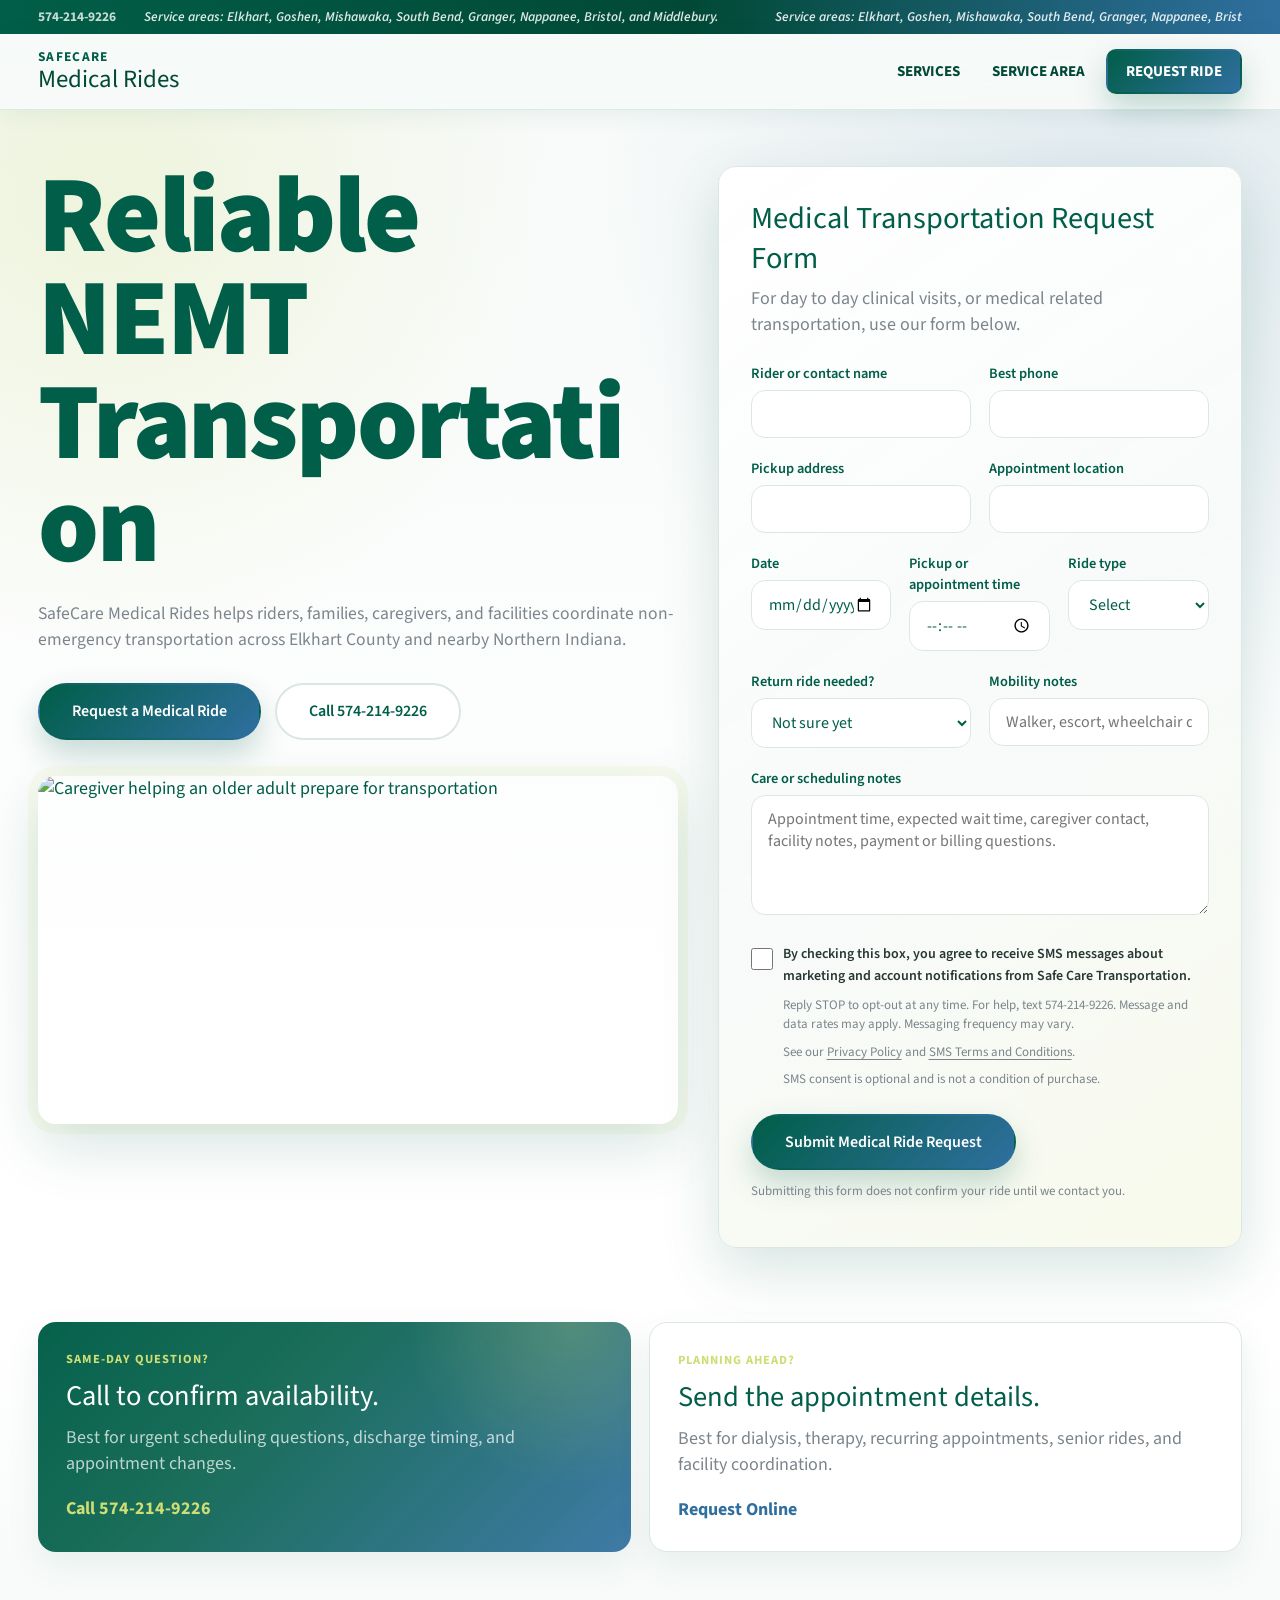
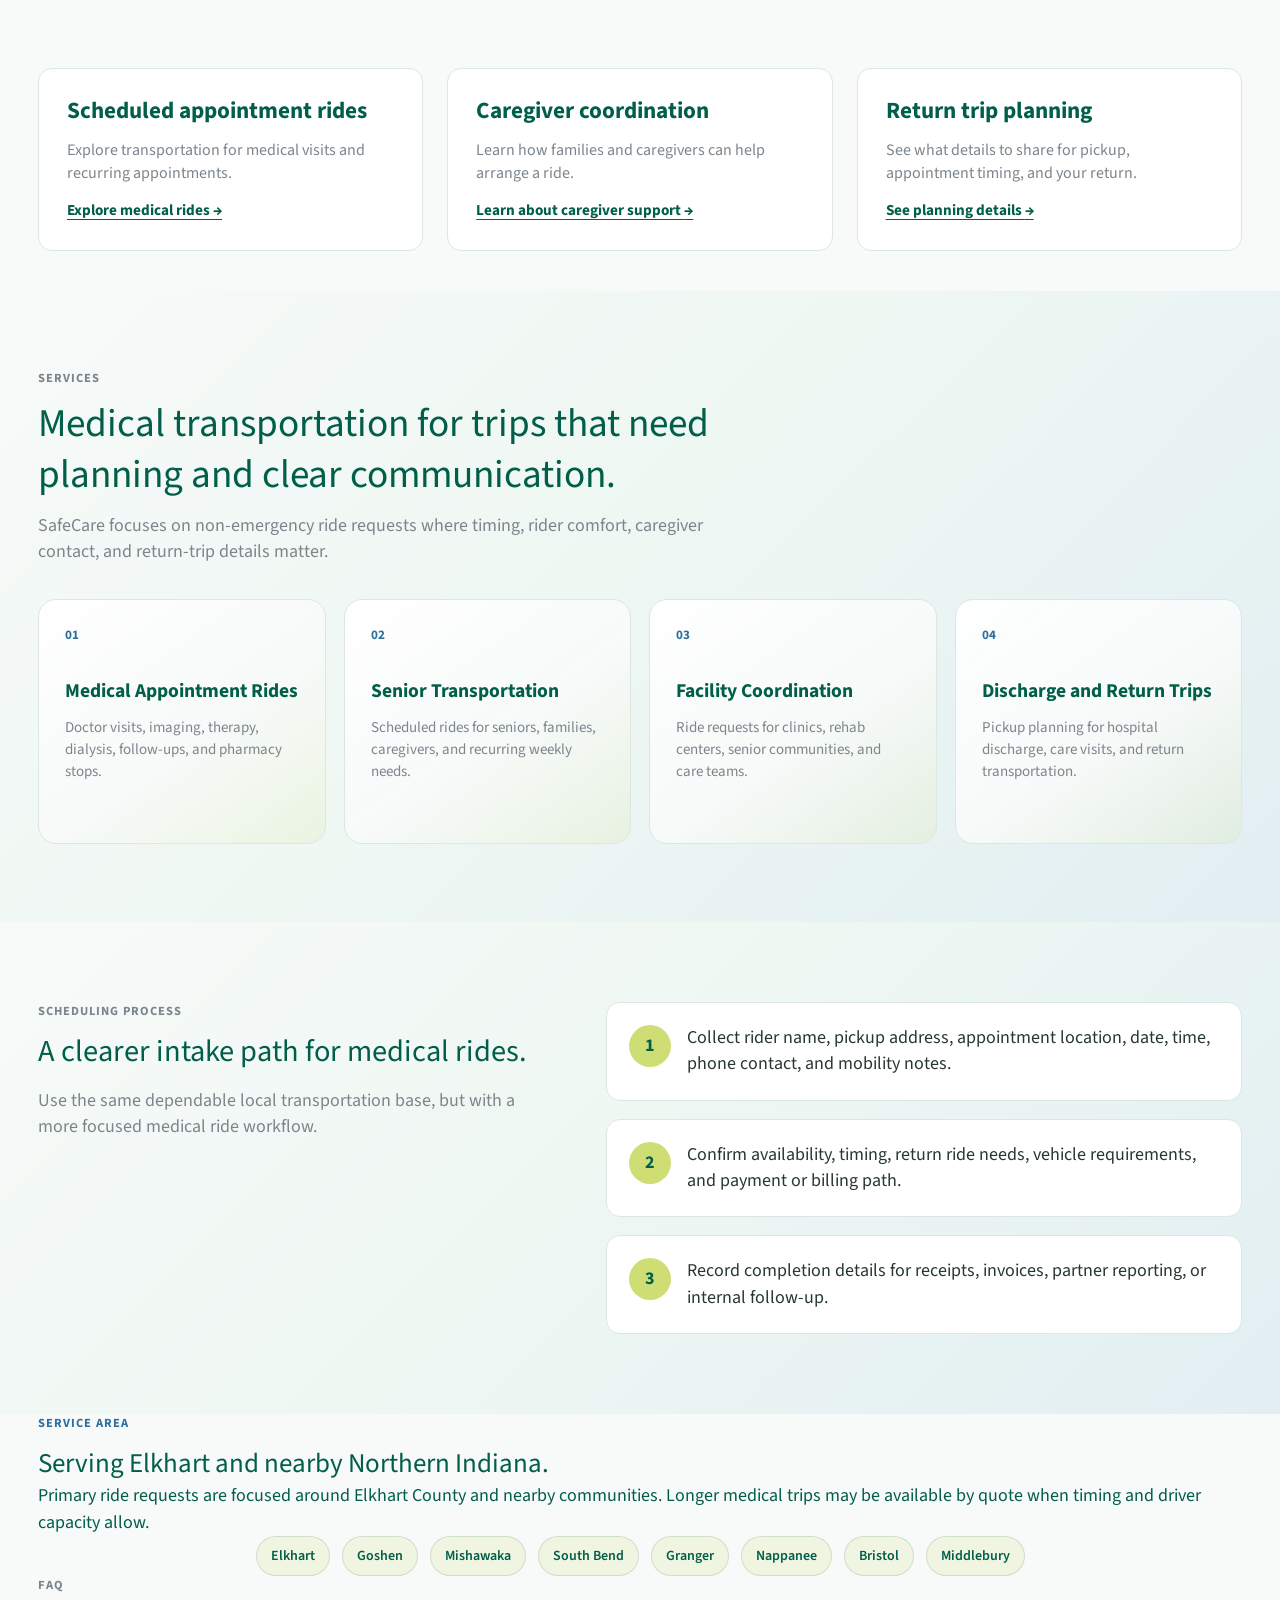
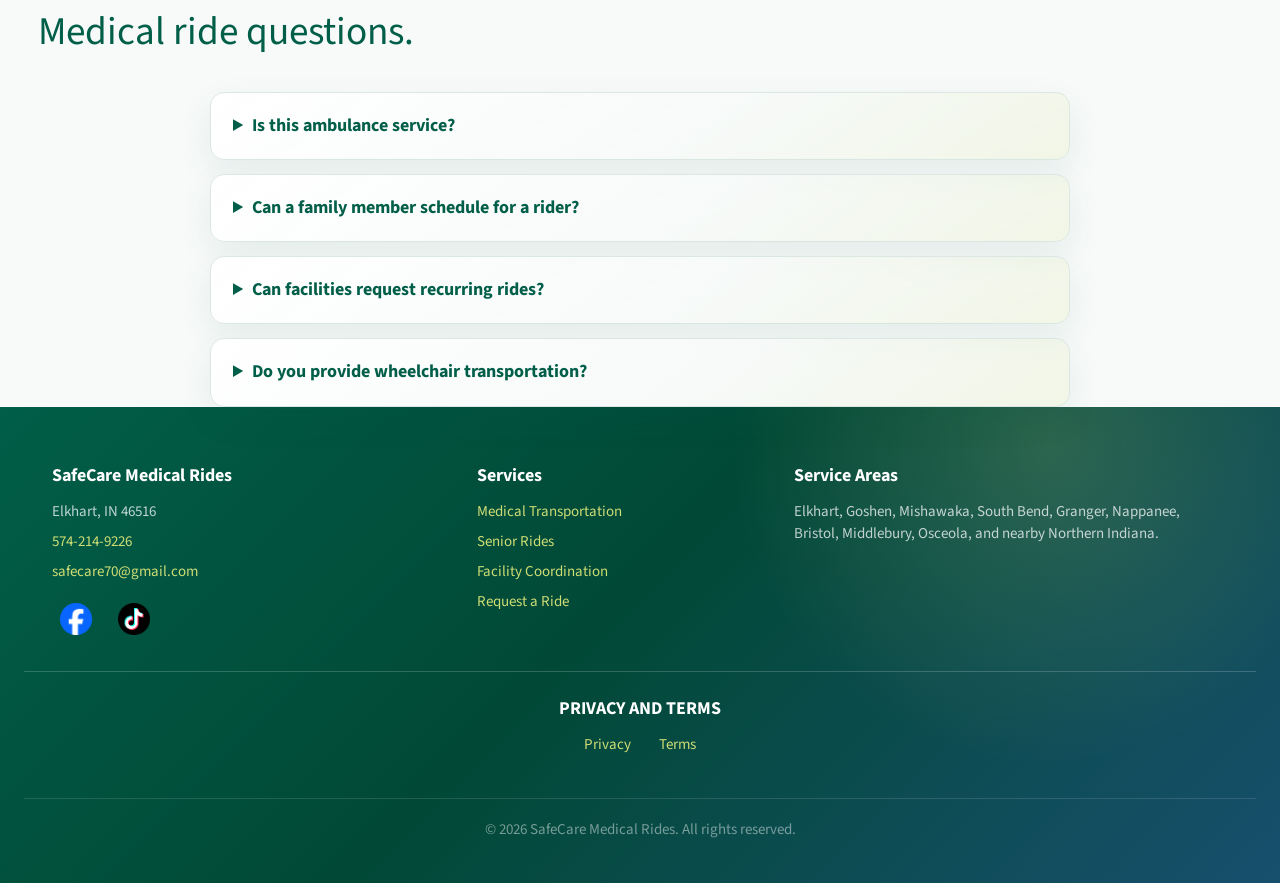
==== commit 902cb419: "Fix hero button spacing and remove image text overlay" ====
--- a/index.html
+++ b/index.html
@@ -74,10 +74,6 @@
           </div>
           <figure class="booking-hero__image">
             <img src="public/images/AdobeStock_657784456.jpeg" alt="Caregiver helping an older adult prepare for transportation" />
-            <figcaption>
-              <span>Rides are confirmed before pickup.</span>
-              <strong>Share appointment and mobility details when scheduling.</strong>
-            </figcaption>
           </figure>
         </div>
 
--- a/src/css/main.css
+++ b/src/css/main.css
@@ -665,6 +665,7 @@
   font-size: 1rem;
 }
 .booking-hero__image {
+  margin-top: 36px;
   aspect-ratio: 16 / 8.7;
   border-radius: 18px;
   box-shadow: var(--shadow-lg), 0 0 0 10px rgba(207,221,117,0.10);
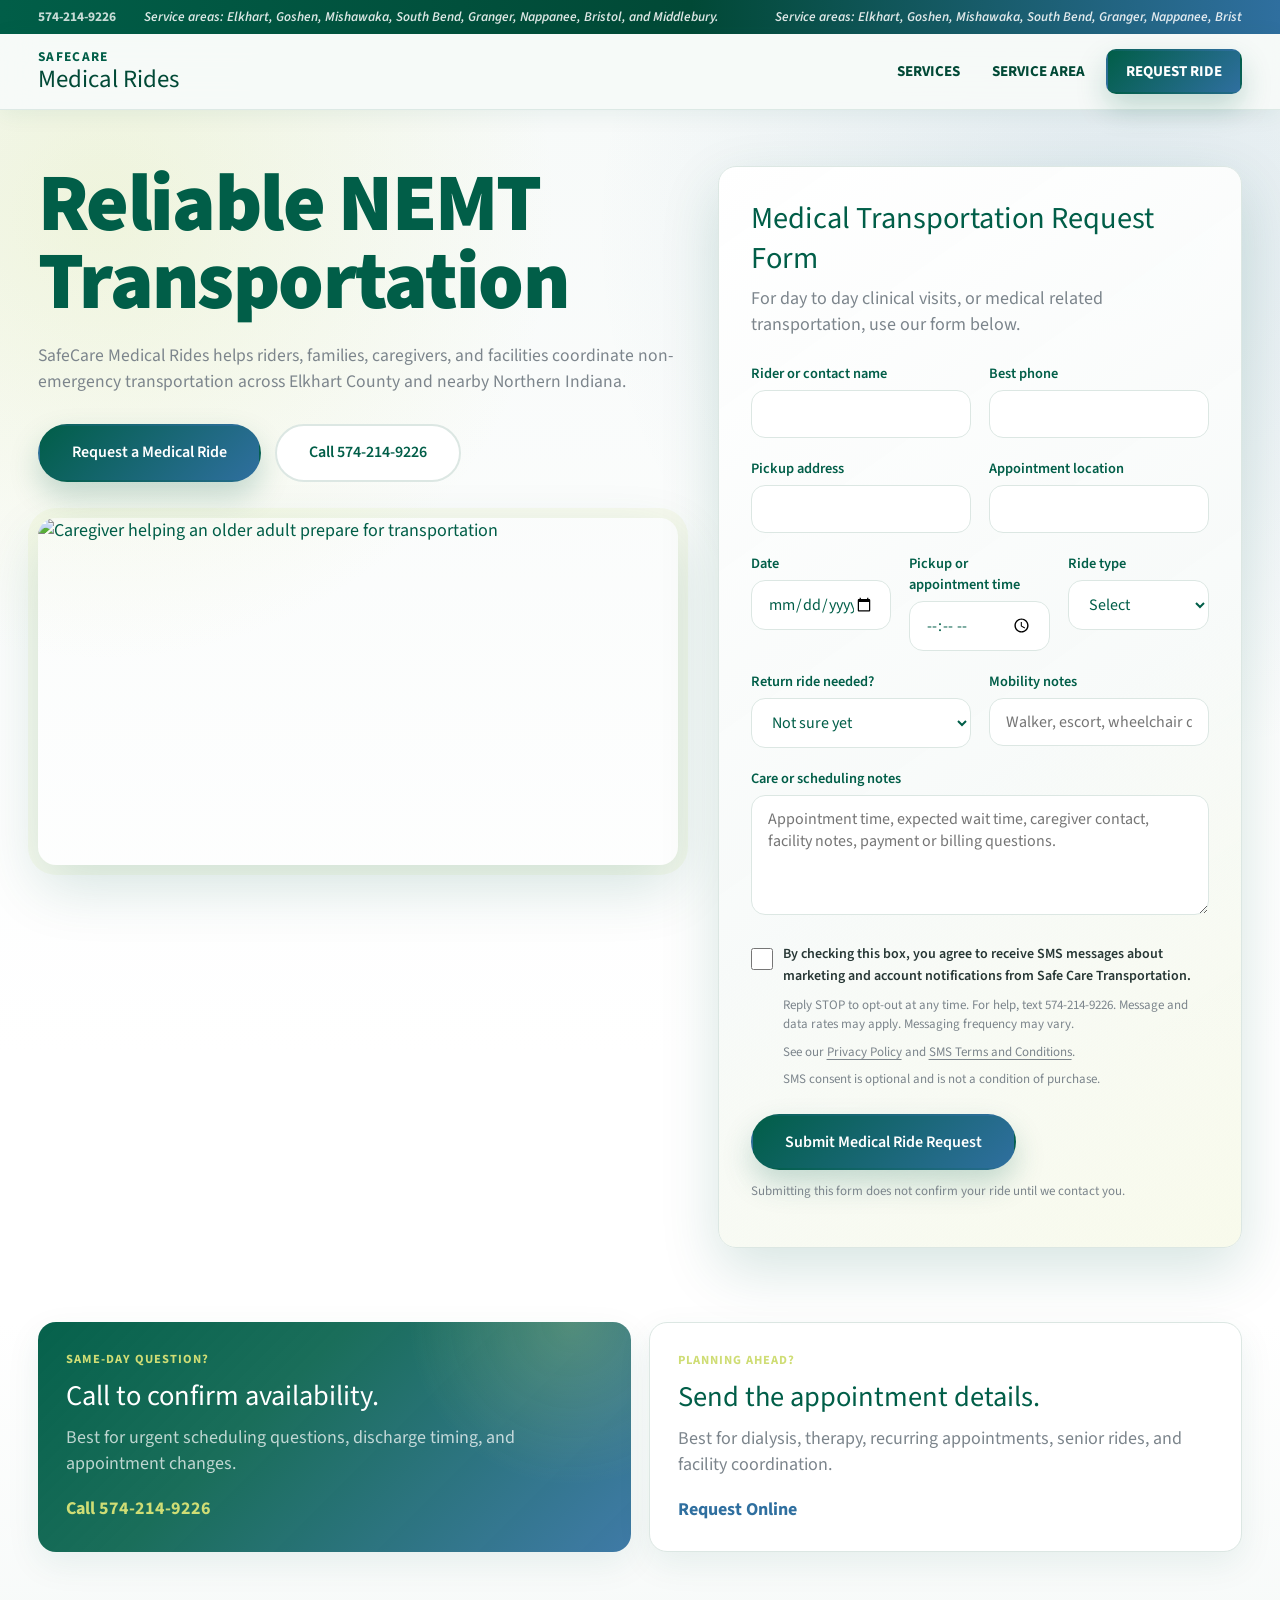
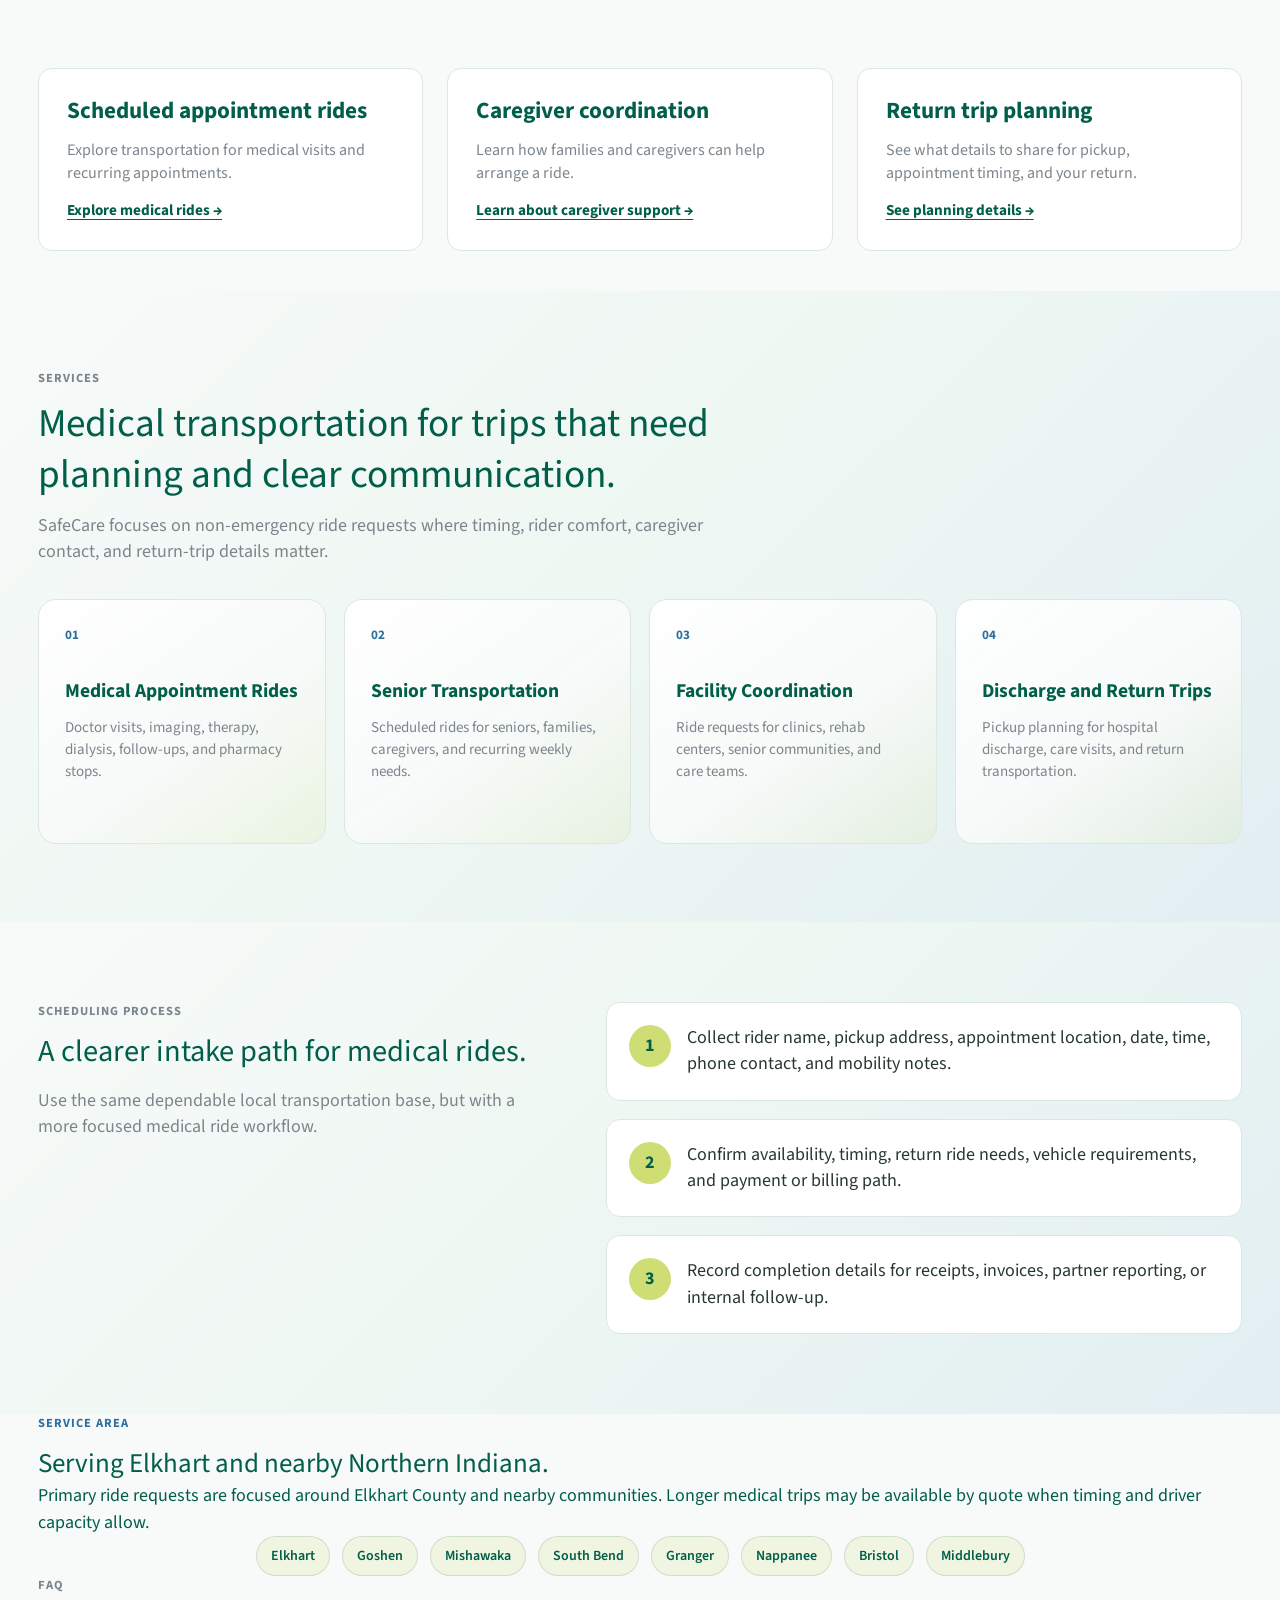
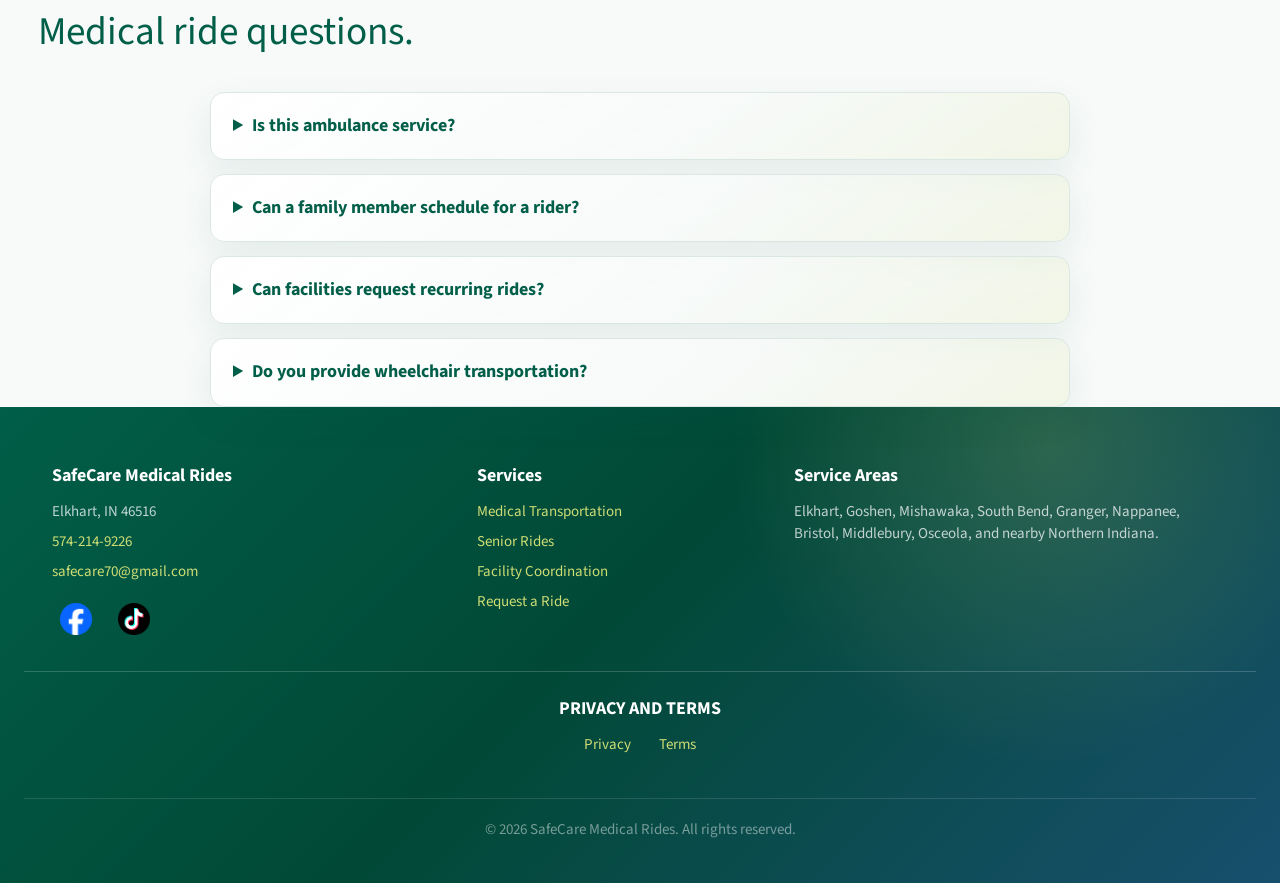
==== commit b11837e8: "Reduce homepage headline size by 25 percent" ====
--- a/index.html
+++ b/index.html
@@ -8,7 +8,7 @@
   <link rel="preconnect" href="https://fonts.googleapis.com">
   <link rel="preconnect" href="https://fonts.gstatic.com" crossorigin>
   <link href="https://fonts.googleapis.com/css2?family=Source+Sans+Pro:wght@400;600;700;900&display=swap" rel="stylesheet">
-  <link rel="stylesheet" href="src/css/main.css" />
+  <link rel="stylesheet" href="src/css/main.css?v=20261015-heading" />
   <link rel="stylesheet" href="src/css/components.css" />
   <script type="application/ld+json">
   {
--- a/src/css/main.css
+++ b/src/css/main.css
@@ -624,7 +624,7 @@
 }
 .booking-hero__content h1 {
   color: var(--navy);
-  font-size: clamp(3.5rem, 8.5vw, 7rem);
+  font-size: clamp(2.625rem, 6.375vw, 5.25rem);
   font-weight: 900;
   letter-spacing: -0.02em;
   line-height: 0.95;
@@ -1122,7 +1122,7 @@
     max-width: 350px;
   }
   .booking-hero__content h1 {
-    font-size: clamp(2.5rem, 10vw, 4.25rem);
+    font-size: clamp(1.875rem, 7.5vw, 3.1875rem);
     line-height: 1.05;
     max-width: 100%;
   }
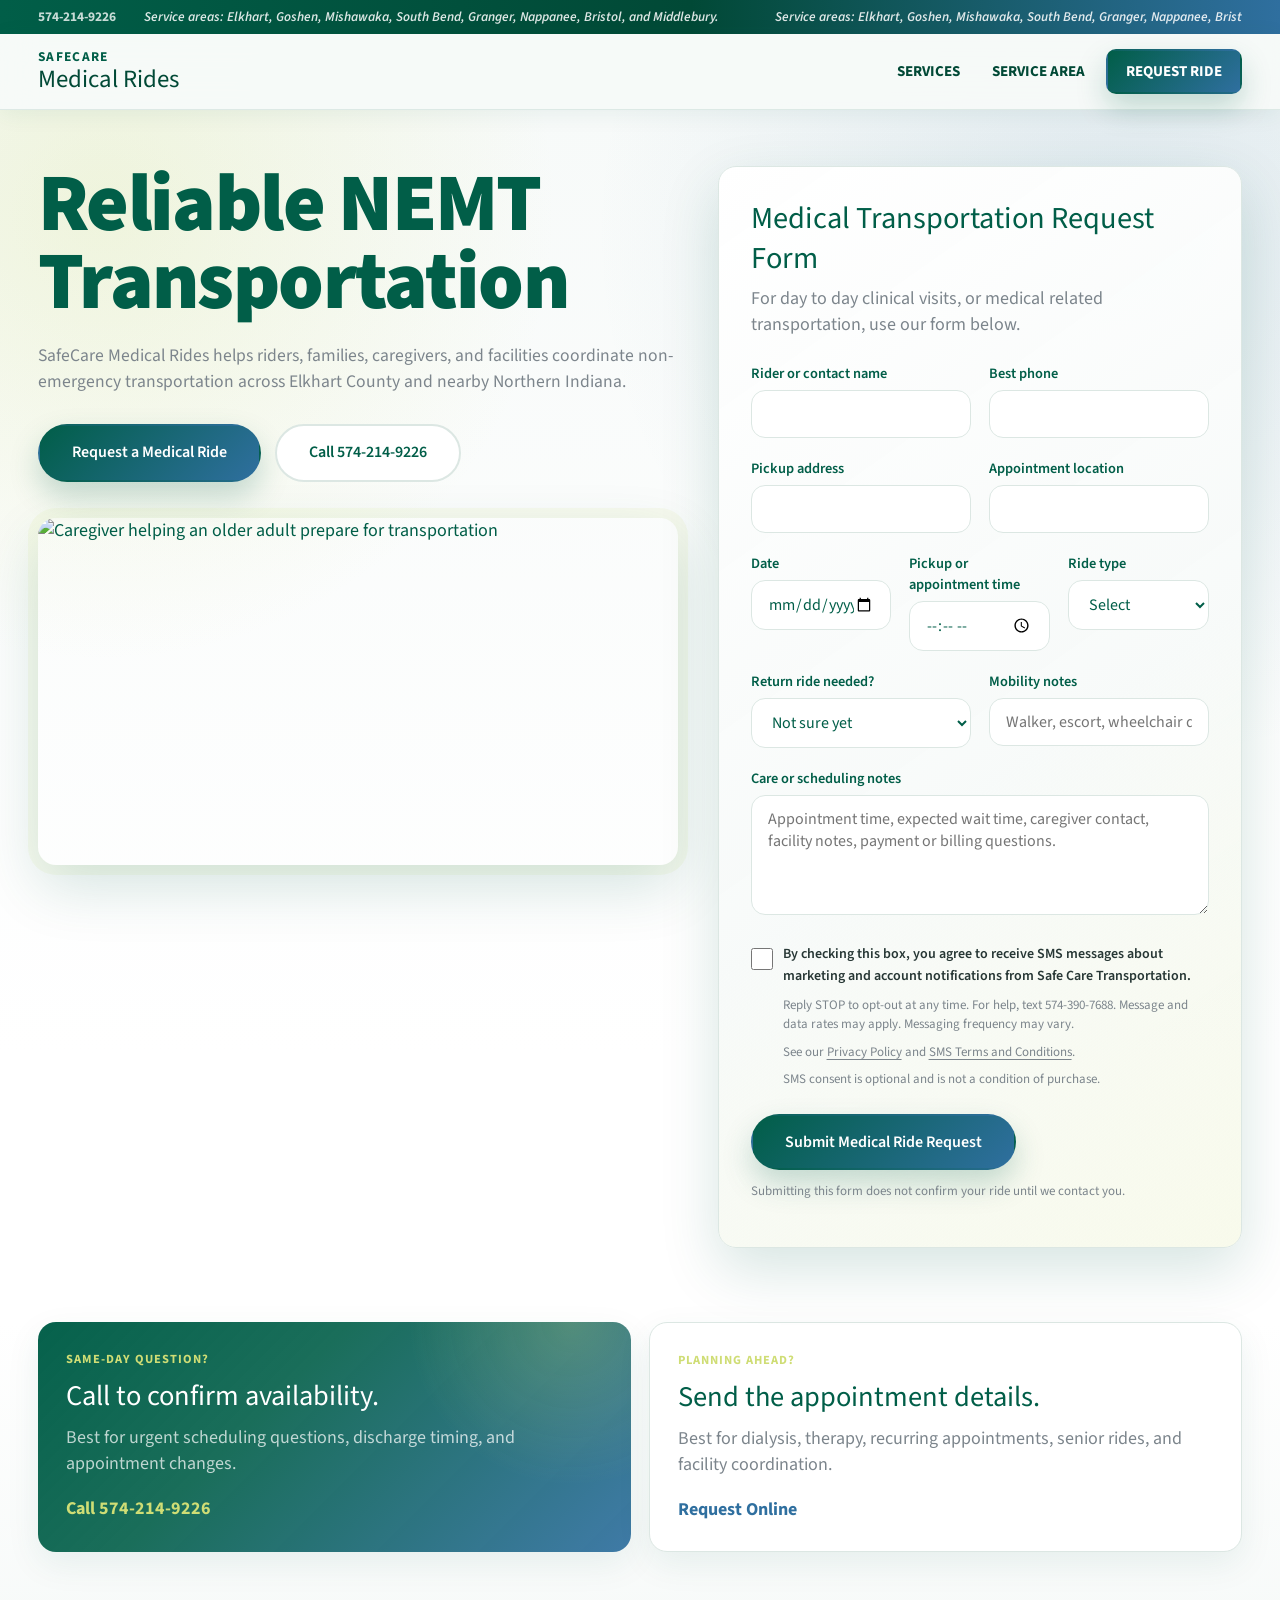
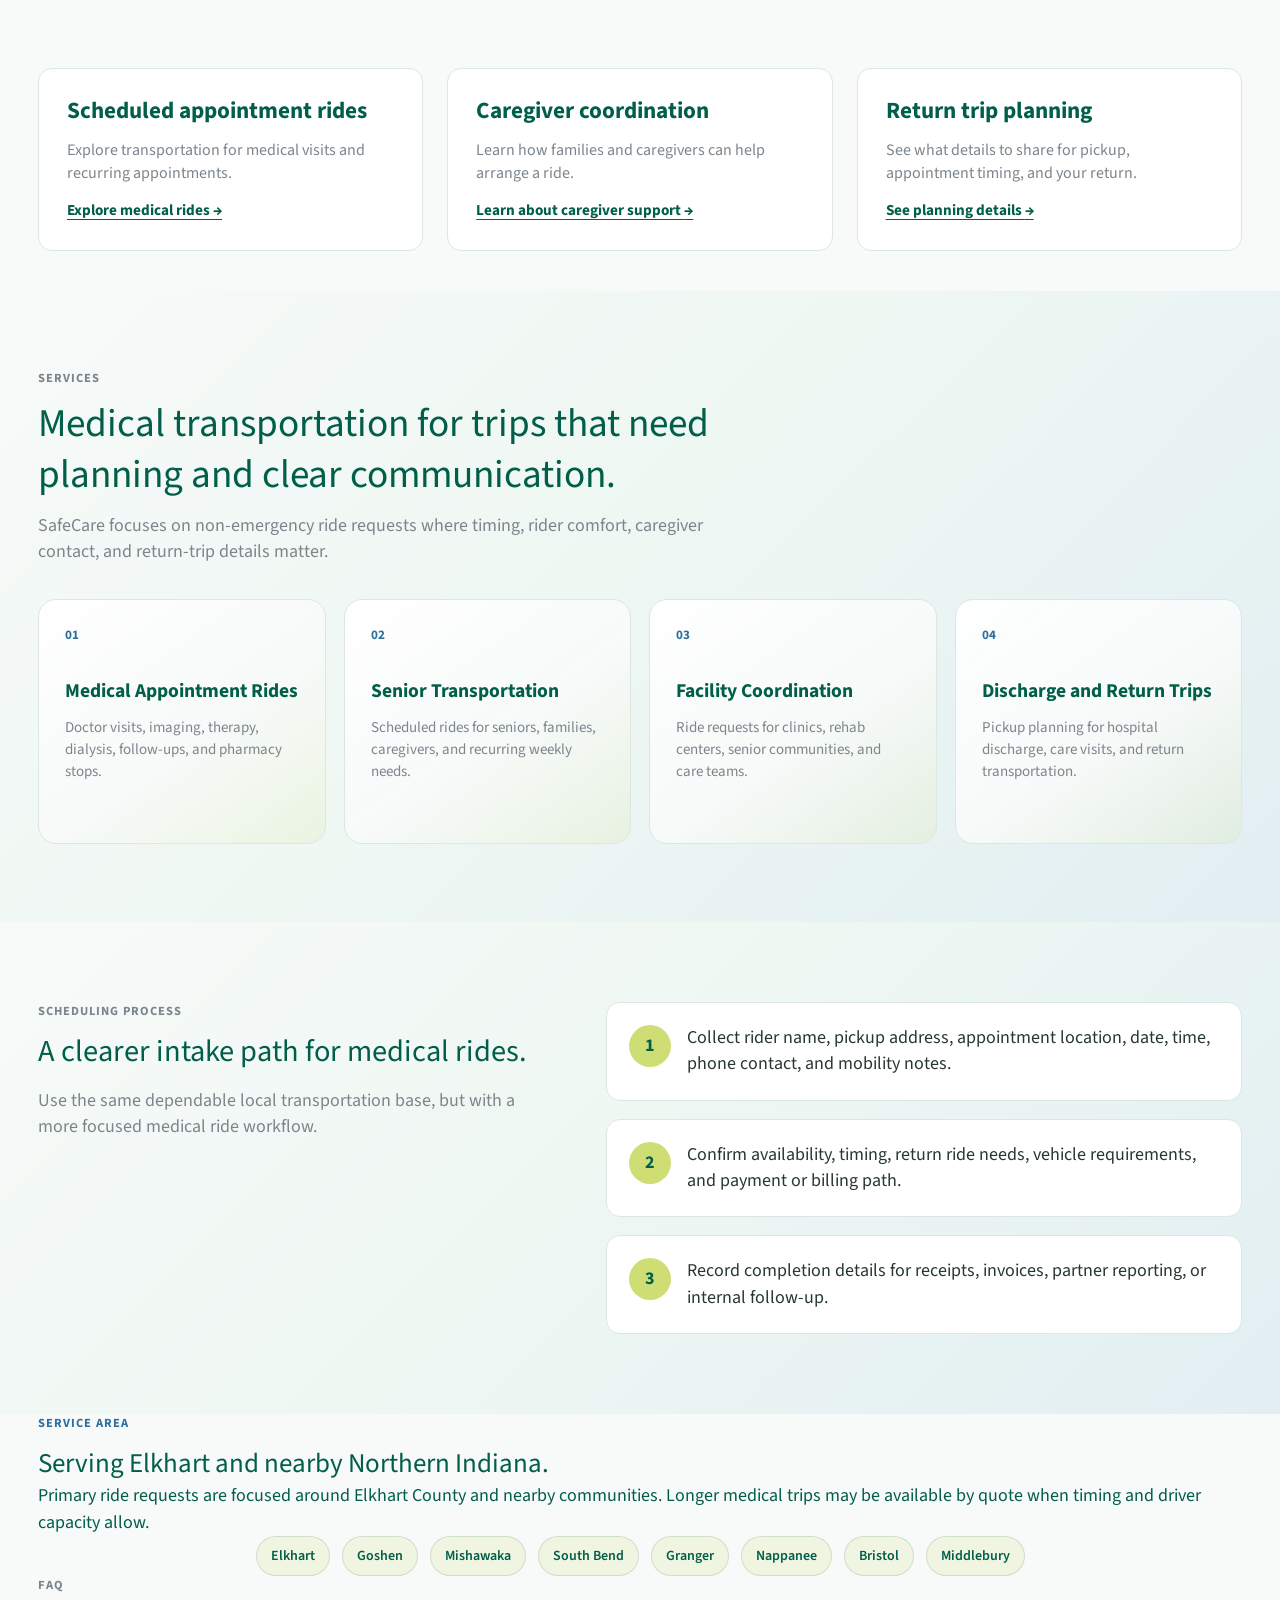
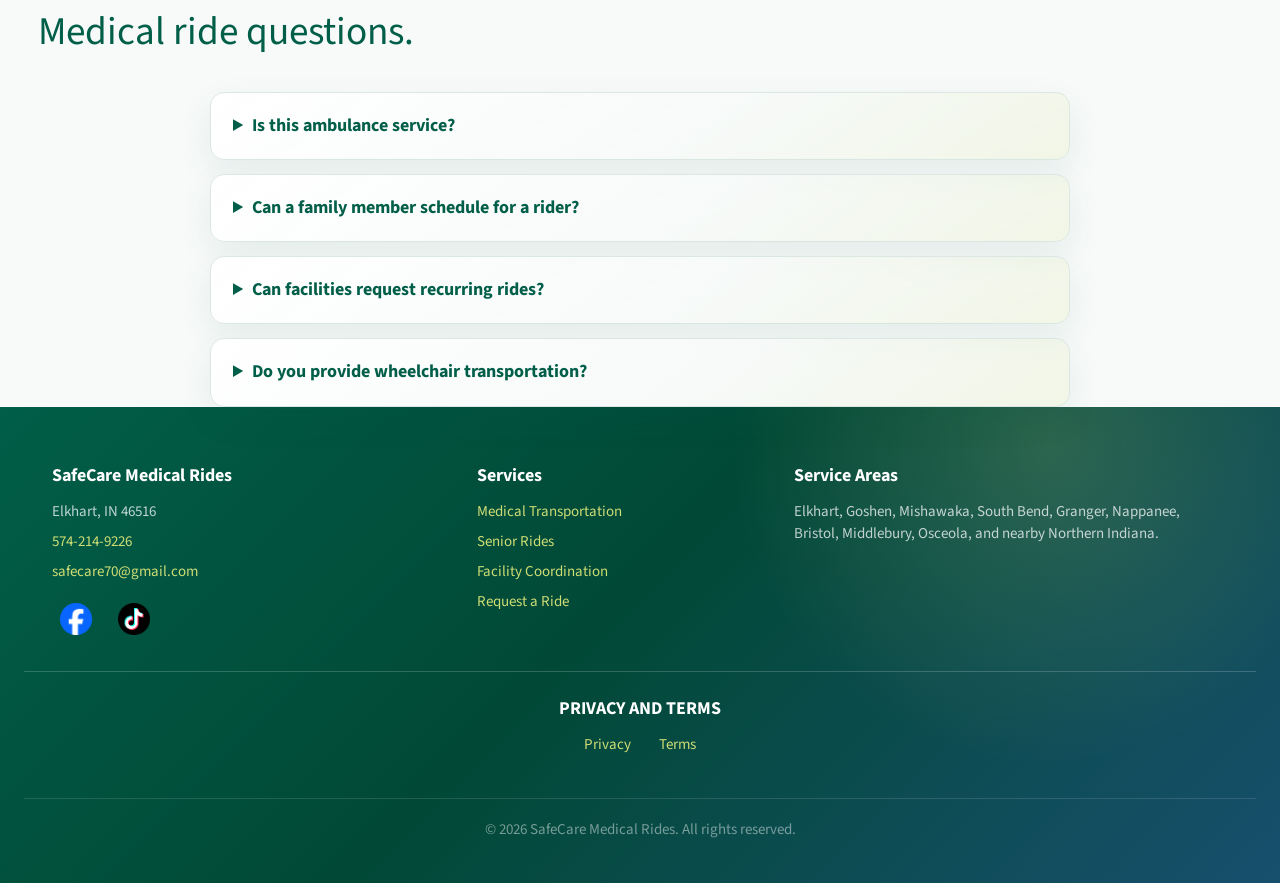
==== commit b84b4874: "Use SMS support number in consent and policies" ====
--- a/index.html
+++ b/index.html
@@ -146,7 +146,7 @@
           <div class="checkbox-line sms-consent">
             <input type="checkbox" id="sms-consent" name="sms-consent" value="Yes — marketing and account notifications" aria-describedby="sms-disclosures sms-policy-links sms-optional" />
             <div><label for="sms-consent">By checking this box, you agree to receive SMS messages about marketing and account notifications from Safe Care Transportation.</label>
-            <p id="sms-disclosures">Reply STOP to opt-out at any time. For help, text 574-214-9226. Message and data rates may apply. Messaging frequency may vary.</p>
+            <p id="sms-disclosures">Reply STOP to opt-out at any time. For help, text 574-390-7688. Message and data rates may apply. Messaging frequency may vary.</p>
             <p id="sms-policy-links">See our <a href="src/pages/privacy.html" target="_blank" rel="noopener">Privacy Policy</a> and <a href="src/pages/terms.html" target="_blank" rel="noopener">SMS Terms and Conditions</a>.</p>
             <p id="sms-optional">SMS consent is optional and is not a condition of purchase.</p></div>
           </div>
